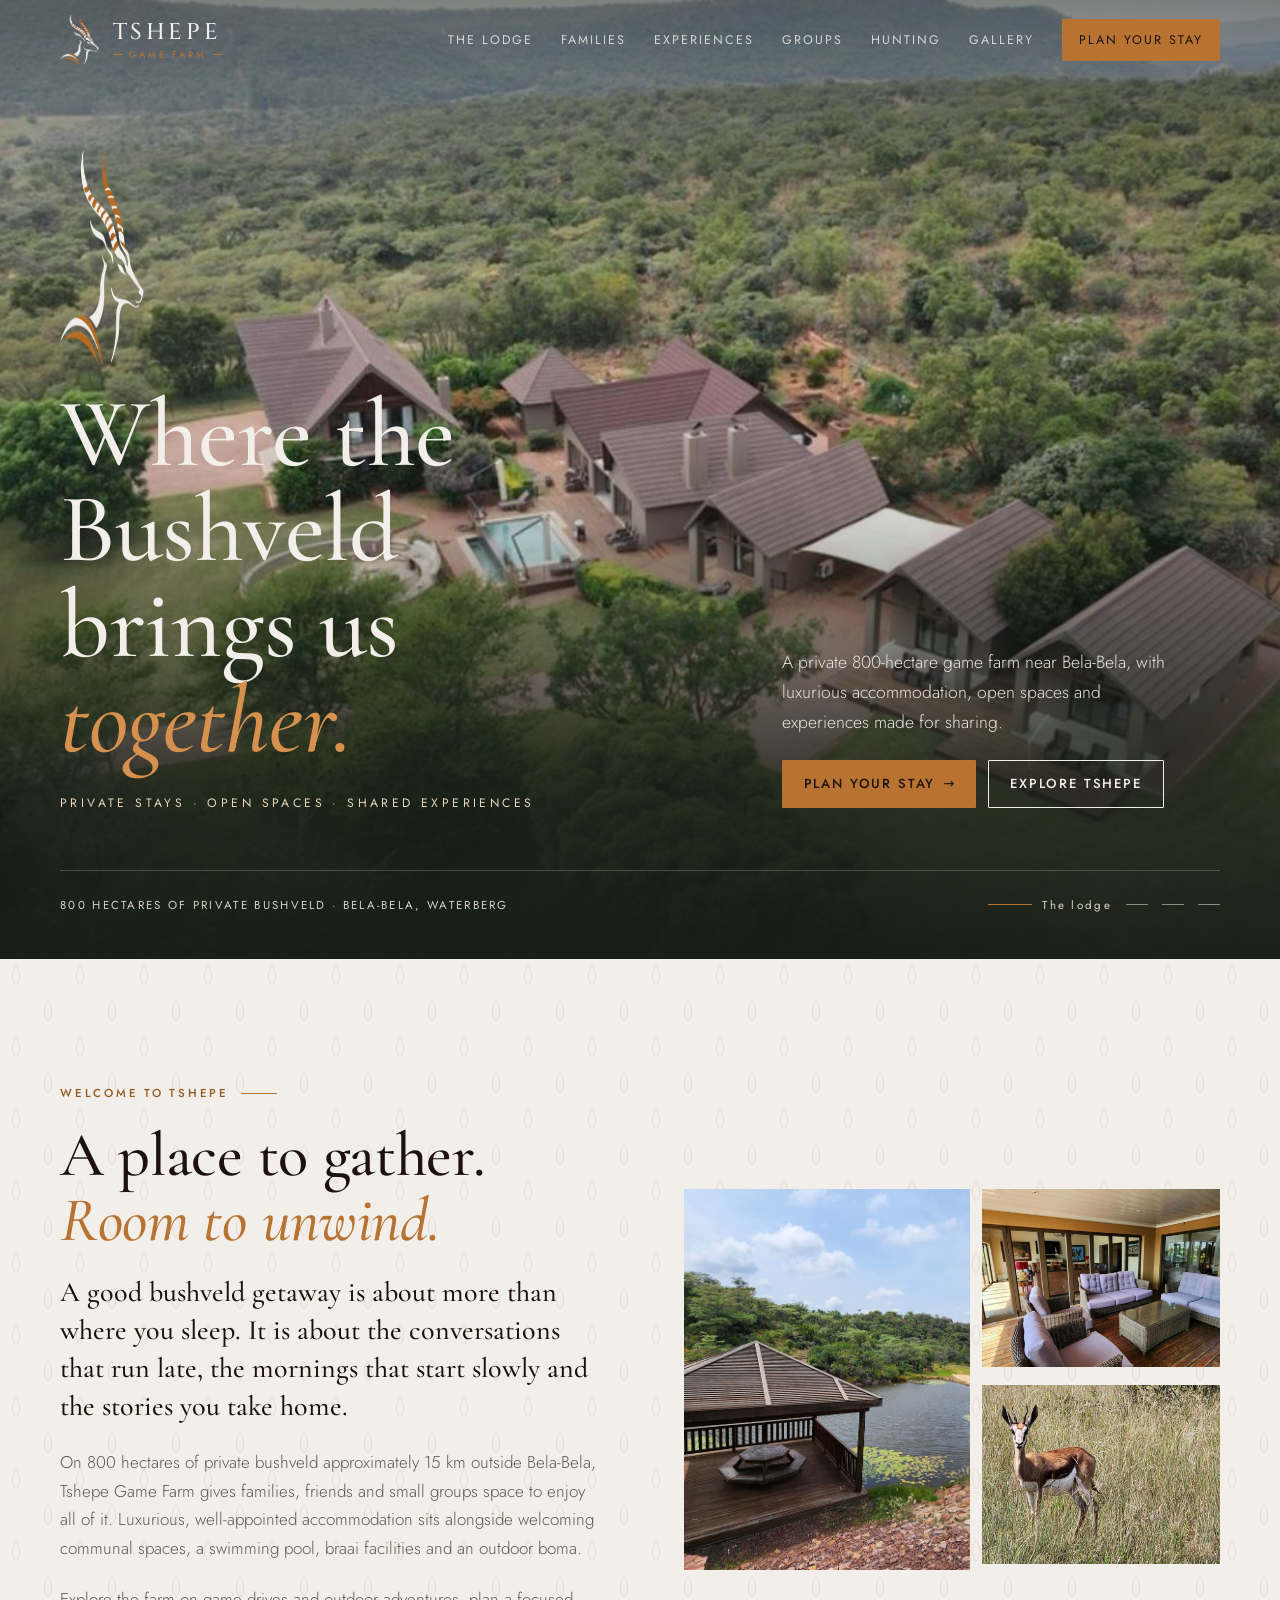
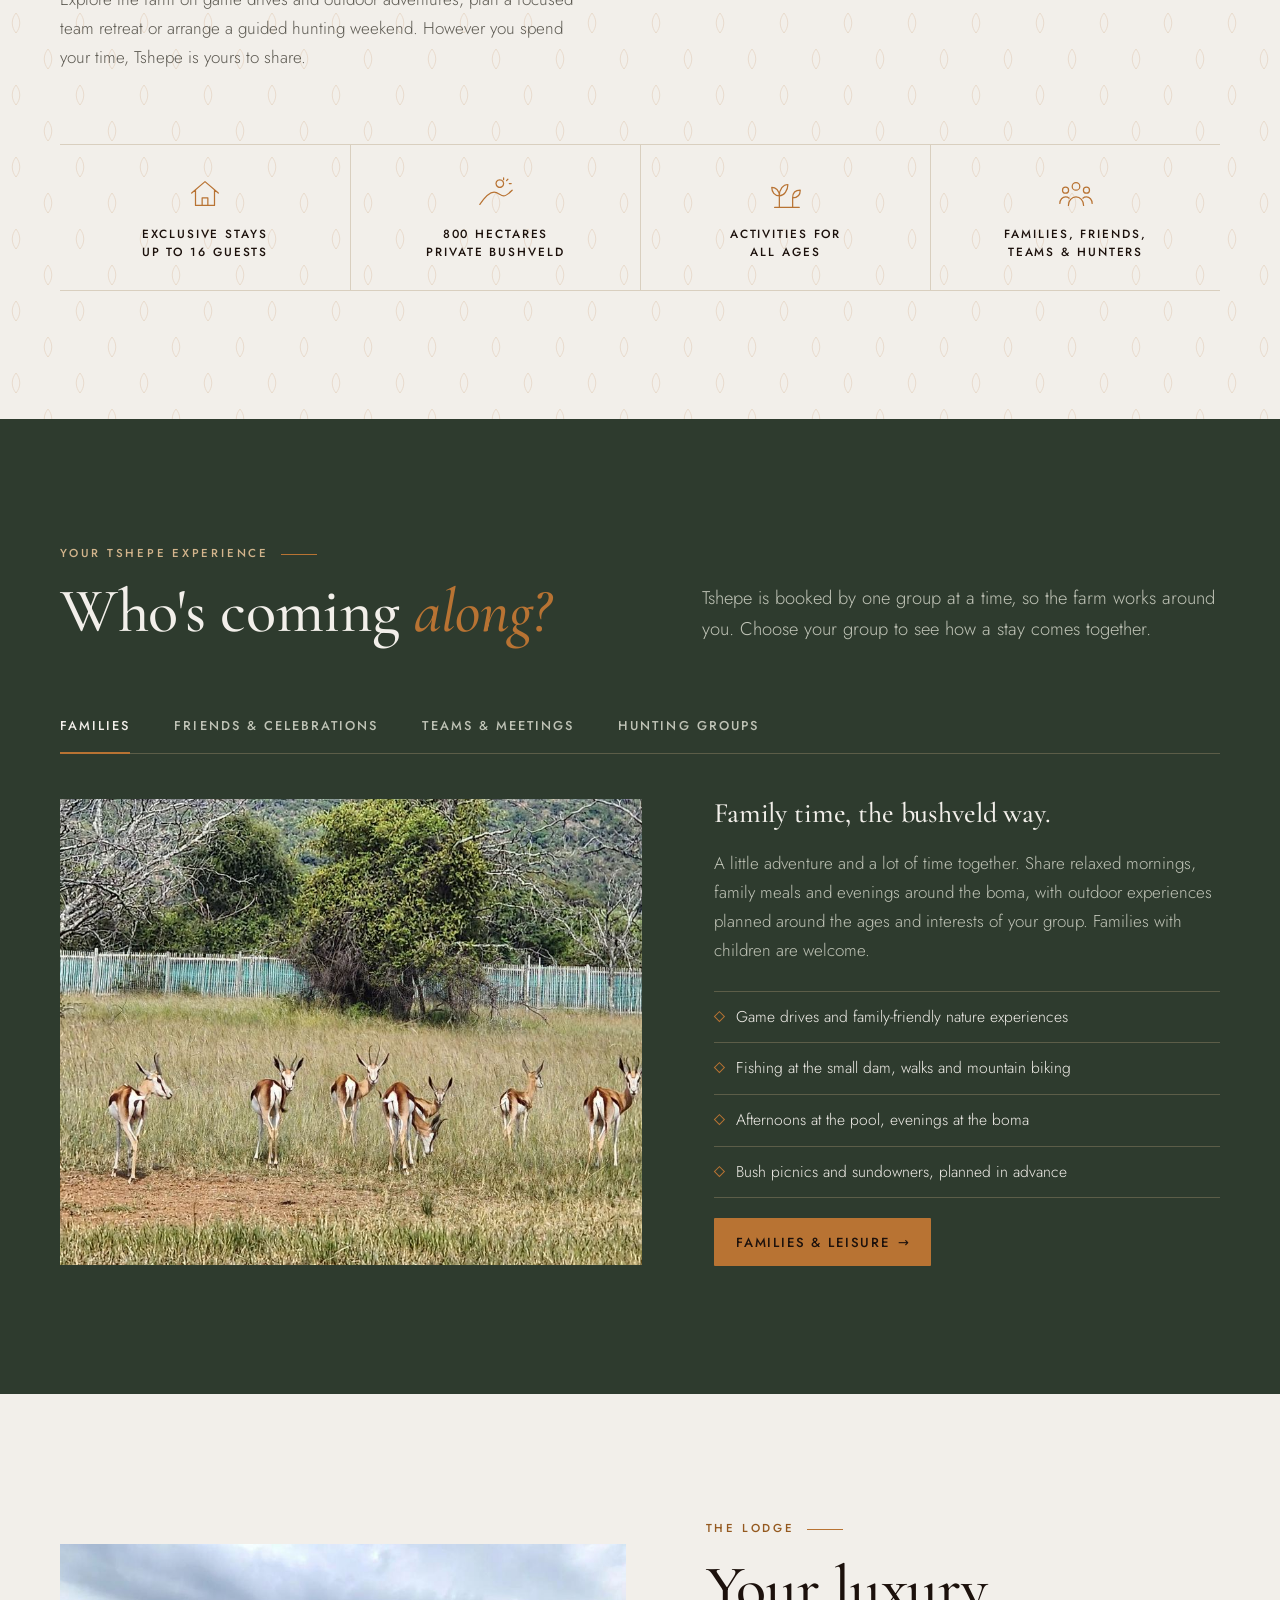
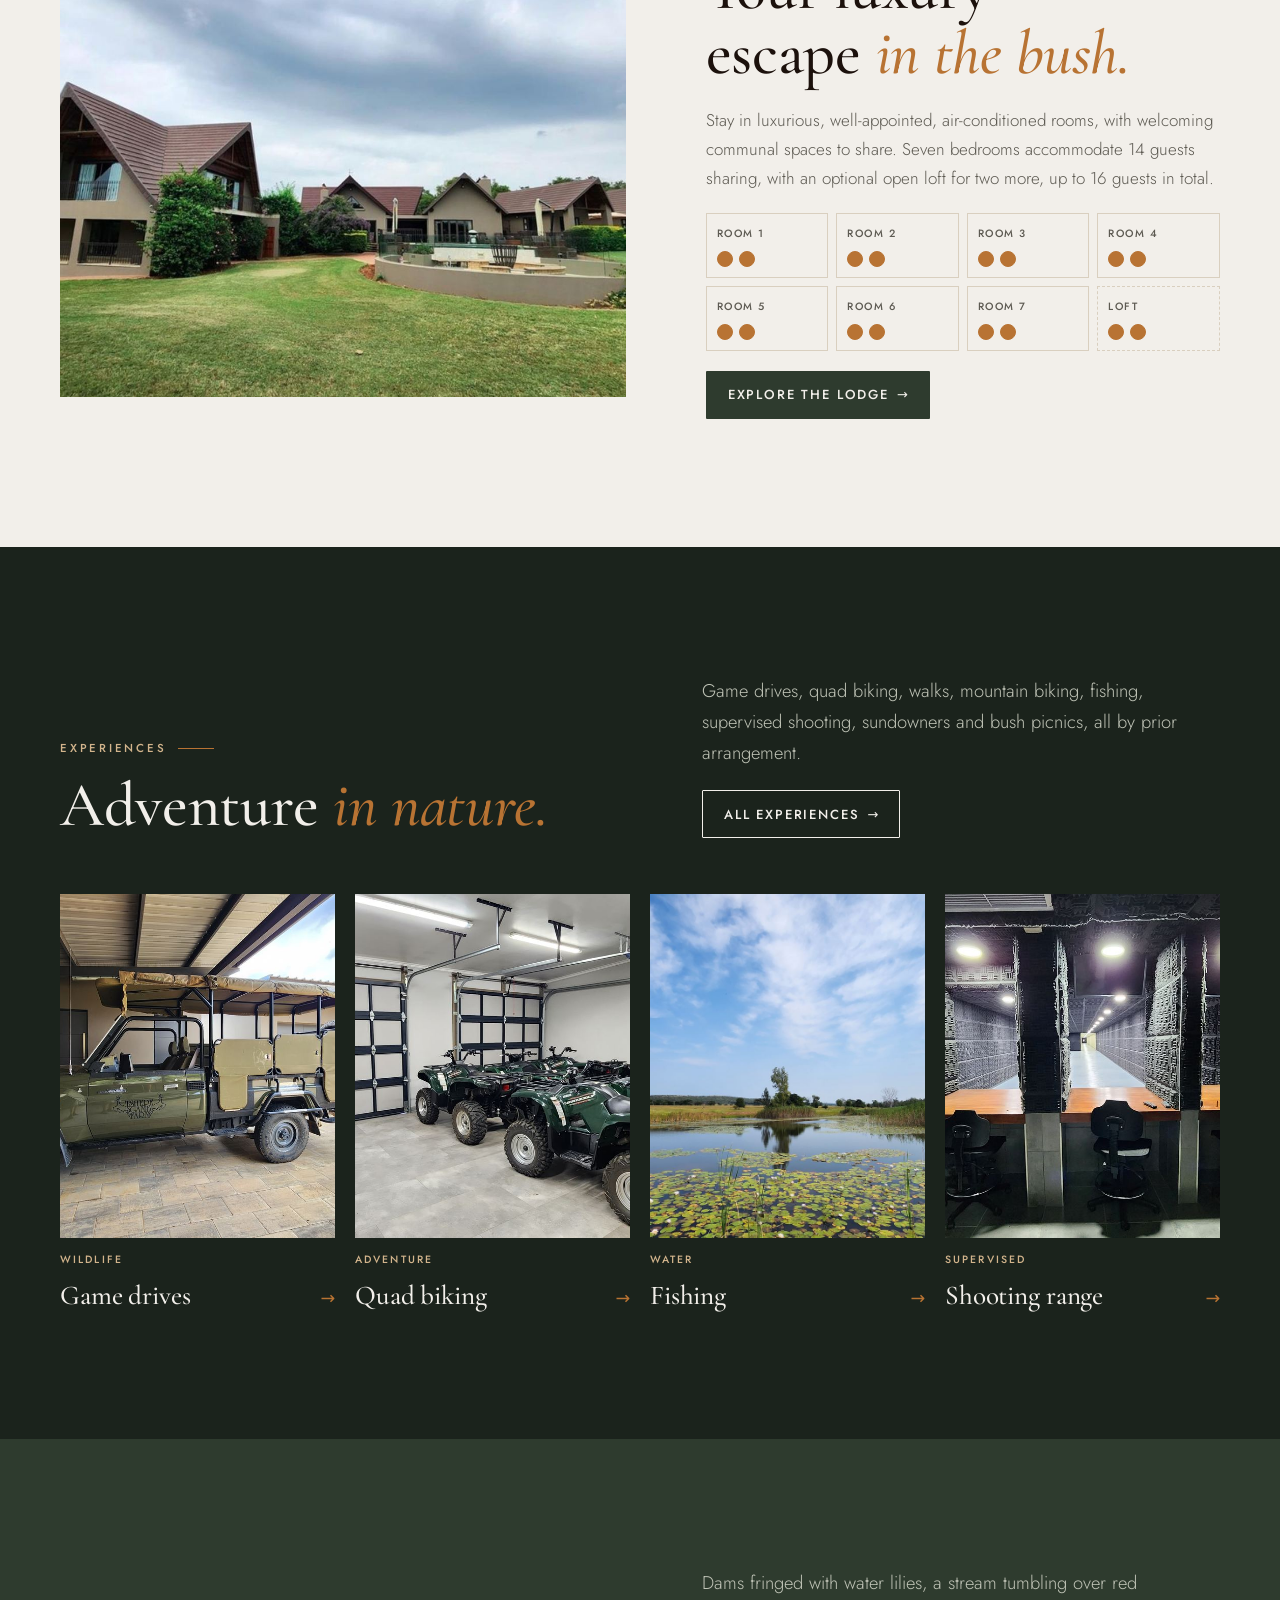
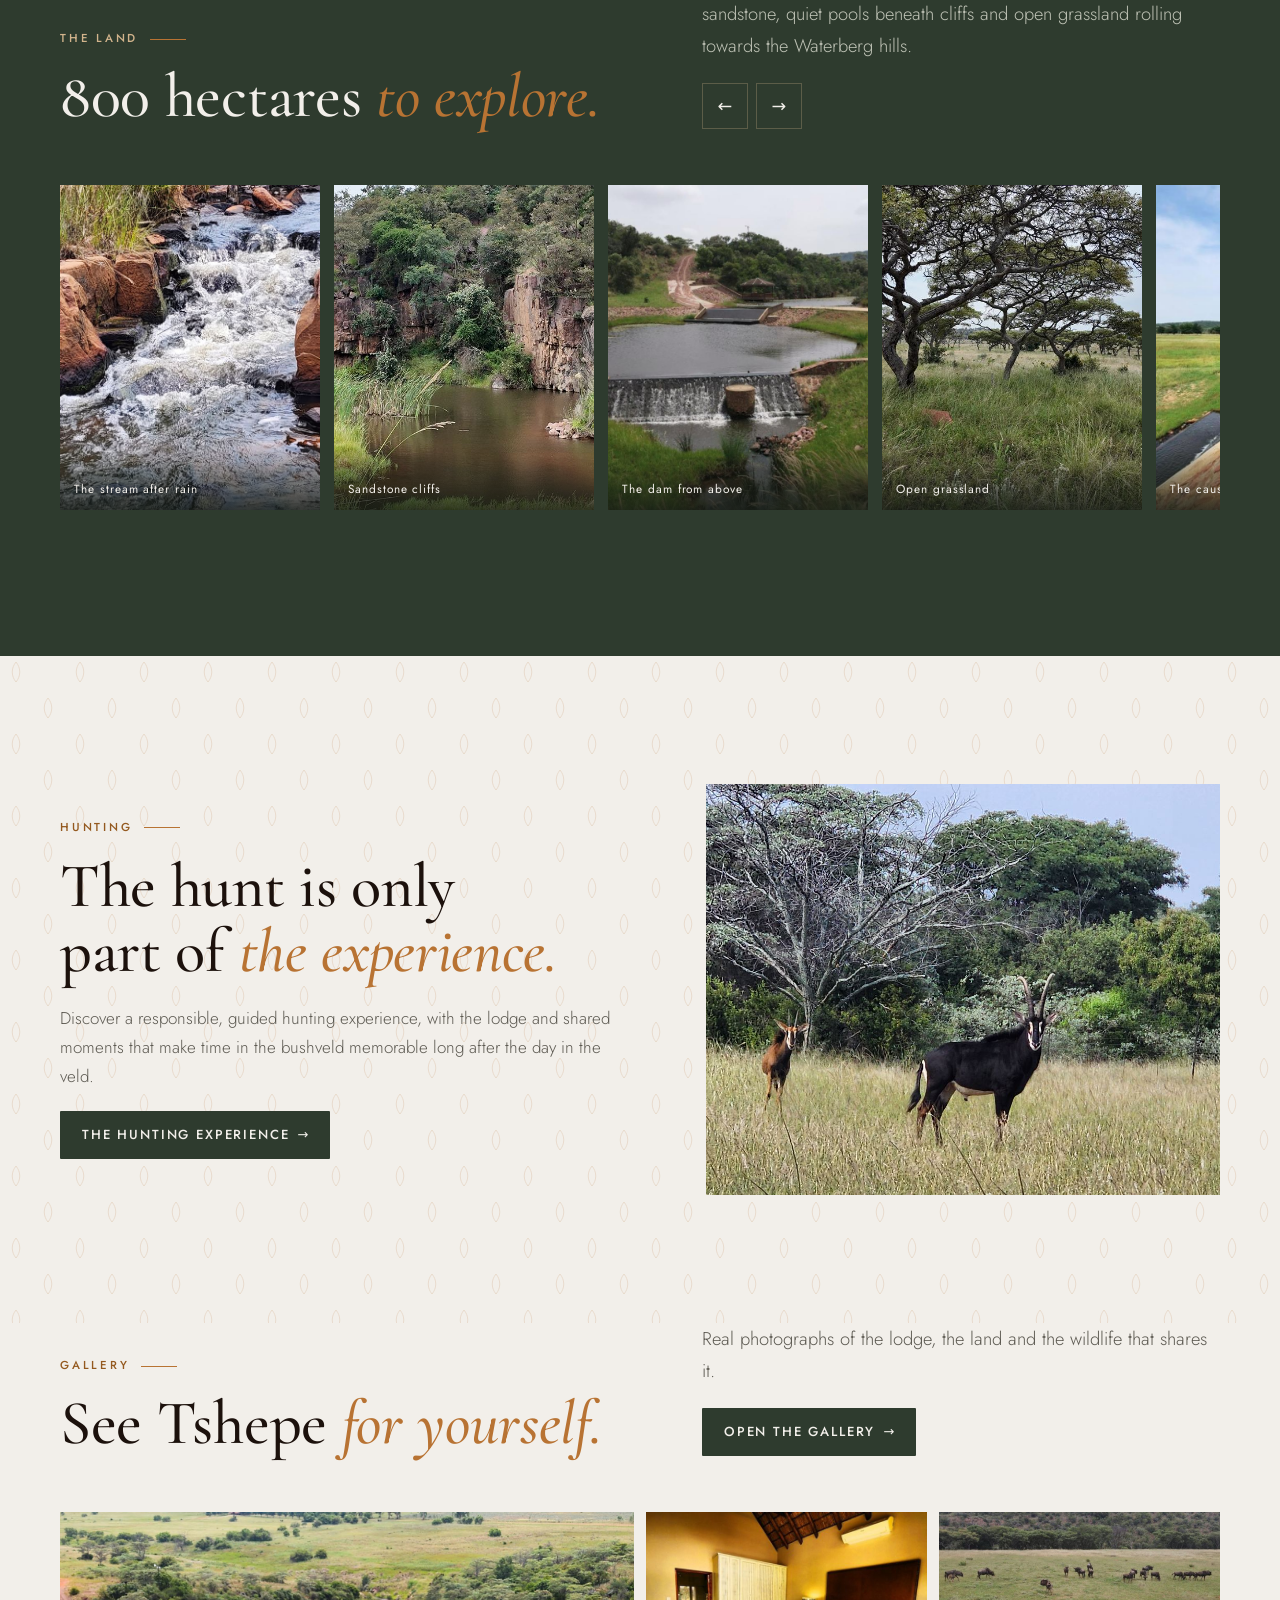
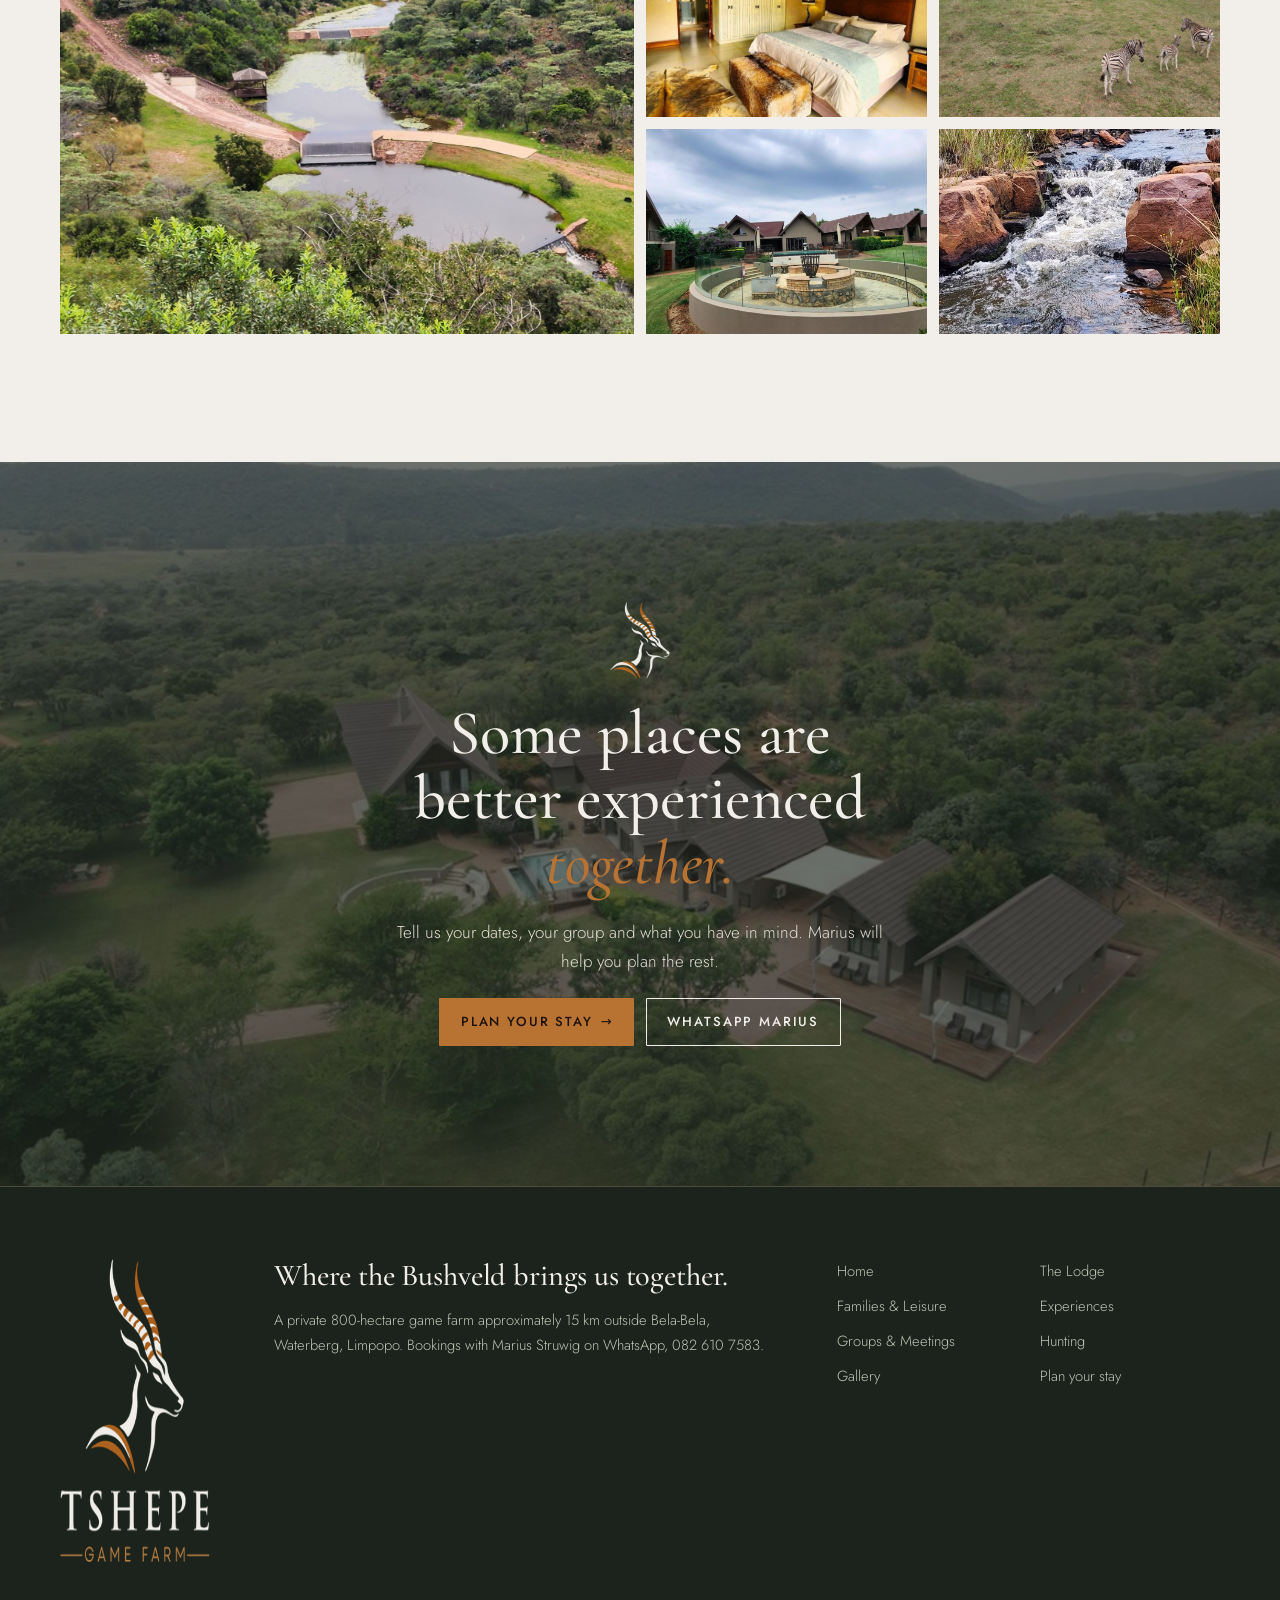
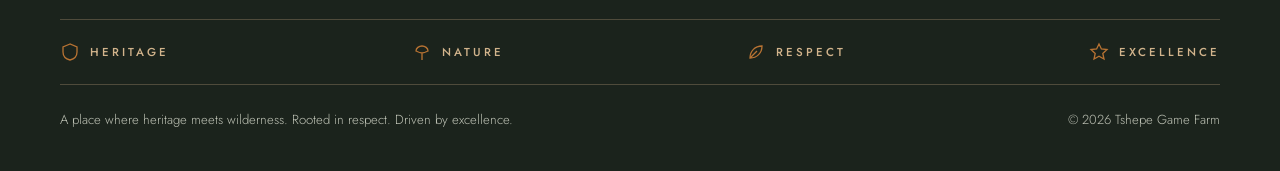
==== index.html @ 6b998933 "Add files via upload" ====
<!doctype html>
<html lang="en">
<head>
<meta charset="utf-8">
<meta name="viewport" content="width=device-width, initial-scale=1, viewport-fit=cover">
<title>Tshepe Game Farm</title>
<meta name="description" content="Tshepe Game Farm: a private 800-hectare Waterberg game farm 15 km outside Bela-Bela, with luxurious accommodation for up to 16 guests, outdoor experiences and guided hunting by prior arrangement.">
<link rel="preconnect" href="https://fonts.googleapis.com">
<link rel="preconnect" href="https://fonts.gstatic.com" crossorigin>
<link rel="stylesheet" href="https://fonts.googleapis.com/css2?family=Cinzel:wght@400;500;600&family=Cormorant+Garamond:ital,wght@0,500;0,600;1,500;1,600&family=Jost:wght@300;400;500&display=swap">
<link rel="stylesheet" href="assets/site.css">
<link rel="icon" type="image/png" href="img/emblem-dark.png">
</head>
<body>
<header class="site-head" id="head">
  <div class="wrap head-row">
    <a class="brand" href="index.html" aria-label="Tshepe Game Farm home"><img src="img/emblem-dark.png" alt="" width="166" height="215"><span><b>TSHEPE</b><small>Game Farm</small></span></a>
    <nav class="nav" aria-label="Main">
      <a href="lodge.html">The Lodge</a>
      <a href="families.html">Families</a>
      <a href="experiences.html">Experiences</a>
      <a href="groups.html">Groups</a>
      <a href="hunting.html">Hunting</a>
      <a href="gallery.html">Gallery</a>
      <a class="btn btn-copper" href="plan.html">Plan your stay</a>
    </nav>
    <button class="menu-btn" id="menuBtn" aria-expanded="false" aria-controls="drawer"><i></i><span>MENU</span></button>
  </div>
  <div class="drawer" id="drawer" hidden><div class="wrap"><a href="index.html" aria-current="page">Home</a><a href="lodge.html">The Lodge</a><a href="families.html">Families</a><a href="experiences.html">Experiences</a><a href="groups.html">Groups</a><a href="hunting.html">Hunting</a><a href="gallery.html">Gallery</a><a href="plan.html">Plan your stay</a></div></div>
</header>
<main id="top">
<section class="hero" aria-label="Welcome">
    <div class="slides" id="slides">
      <div class="slide on" data-label="The lodge"><img src="img/hero-aerial.jpg" alt="Aerial view of the Tshepe lodge, pool and chalets in the bushveld, with Waterberg hills behind" width="1433" height="802" fetchpriority="high"></div>
      <div class="slide" data-label="The dams"><img src="img/hero-dam.jpg" alt="Aerial view of a dam and farm roads winding through green bushveld" width="1920" height="1081"></div>
      <div class="slide" data-label="The river"><img src="img/hero-river.jpg" alt="Water rushing over red sandstone boulders in a stream on the farm" width="1920" height="1081"></div>
      <div class="slide" data-label="The gorge"><img src="img/hero-gorge.jpg" alt="A quiet pool beneath red sandstone cliffs and dense bush" width="1437" height="806"></div>
    </div>
    <div class="wrap">
      <div class="hero-grid">
        <div>
          <img class="emblem" src="img/emblem-dark.png" alt="" width="166" height="215">
          <h1>Where the Bushveld brings us <em>together.</em></h1>
          <p class="tagline">Private stays · Open spaces · Shared experiences</p>
        </div>
        <div class="hero-side">
          <p>A private 800-hectare game farm near Bela-Bela, with luxurious accommodation, open spaces and experiences made for sharing.</p>
          <div class="hero-actions">
            <a class="btn btn-copper arrow" href="plan.html">Plan your stay</a>
            <a class="btn btn-line" href="lodge.html">Explore Tshepe</a>
          </div>
        </div>
      </div>
      <div class="hero-foot">
        <span>800 hectares of private bushveld · Bela-Bela, Waterberg</span>
        <div class="dots" id="dots" aria-label="Choose a photo"></div>
      </div>
    </div>
  </section>
<section class="band light pattern" aria-labelledby="introH">
    <div class="wrap">
      <div class="intro">
        <div class="intro-copy">
          <span class="eyebrow">Welcome to Tshepe</span>
          <h2 id="introH">A place to gather. <em class="ac">Room to unwind.</em></h2>
          <p class="big">A good bushveld getaway is about more than where you sleep. It is about the conversations that run late, the mornings that start slowly and the stories you take home.</p>
          <p>On 800 hectares of private bushveld approximately 15 km outside Bela-Bela, Tshepe Game Farm gives families, friends and small groups space to enjoy all of it. Luxurious, well-appointed accommodation sits alongside welcoming communal spaces, a swimming pool, braai facilities and an outdoor boma.</p>
          <p>Explore the farm on game drives and outdoor adventures, plan a focused team retreat or arrange a guided hunting weekend. However you spend your time, Tshepe is yours to share.</p>
        </div>
        <div class="intro-media">
          <figure class="ph"><img src="img/gazebo.jpg" alt="Timber gazebo deck overlooking a dam surrounded by green hills" width="1400" height="788" loading="lazy" style="object-position:30% 50%"></figure>
          <figure class="ph"><img src="img/patio.jpg" alt="Covered patio with outdoor sofas looking out over the garden" width="1200" height="675" loading="lazy"></figure>
          <figure class="ph"><img src="img/springbok.jpg" alt="A springbok standing in tall grass" width="1000" height="563" loading="lazy"></figure>
        </div>
      </div>
      <div class="icons">
        <div><svg viewBox="0 0 40 40" aria-hidden="true"><path d="M6 19 20 7l14 12M10 16v16h20V16M17 32v-8h6v8"/></svg><strong>Exclusive stays<br>up to 16 guests</strong></div>
        <div><svg viewBox="0 0 40 40" aria-hidden="true"><path d="M3 31c6-9 10-13 15-13 4 0 7 4 10 4s5-2 9-6M28 9a4 4 0 1 0 0 .1M28 3v2M34 9h2M32.5 4.5l-1.4 1.4"/></svg><strong>800 hectares<br>private bushveld</strong></div>
        <div><svg viewBox="0 0 40 40" aria-hidden="true"><path d="M13 34V22M13 22c-5 0-8-4-8-9 4 0 8 3 8 9zM13 22c0-7 4-12 9-12 0 6-4 12-9 12M27 34V24M27 24c0-5 3-8 8-8 0 5-3 8-8 8zM8 34h26"/></svg><strong>Activities for<br>all ages</strong></div>
        <div><svg viewBox="0 0 40 40" aria-hidden="true"><circle cx="20" cy="12" r="4"/><circle cx="9" cy="16" r="3.2"/><circle cx="31" cy="16" r="3.2"/><path d="M12 32c0-5 3.6-9 8-9s8 4 8 9M3 30c0-4 2.7-7 6-7 1.5 0 2.8.5 3.8 1.4M37 30c0-4-2.7-7-6-7-1.5 0-2.8.5-3.8 1.4"/></svg><strong>Families, friends,<br>teams &amp; hunters</strong></div>
      </div>
    </div>
  </section>
<section class="band dark" aria-labelledby="audH">
  <div class="wrap">
    <div class="sec-head">
      <div><span class="eyebrow">Your Tshepe experience</span><h2 id="audH">Who's coming <em class="ac">along?</em></h2></div>
      <p class="lede">Tshepe is booked by one group at a time, so the farm works around you. Choose your group to see how a stay comes together.</p>
    </div>
    <div class="aud-tabs" role="tablist" aria-label="Type of group">
        <button role="tab" id="t-fam" aria-controls="p-fam" aria-selected="true" data-stay="Family &amp; leisure">Families</button>
        <button role="tab" id="t-fr" aria-controls="p-fr" aria-selected="false" tabindex="-1" data-stay="Celebration">Friends &amp; celebrations</button>
        <button role="tab" id="t-team" aria-controls="p-team" aria-selected="false" tabindex="-1" data-stay="Team retreat">Teams &amp; meetings</button>
        <button role="tab" id="t-hunt" aria-controls="p-hunt" aria-selected="false" tabindex="-1" data-stay="Hunting">Hunting groups</button>
      </div>
      <div class="aud-panel" role="tabpanel" id="p-fam" aria-labelledby="t-fam">
        <figure class="ph"><img src="img/springbok-herd.jpg" alt="A group of springbok crossing open grassland" width="1200" height="676" loading="lazy"></figure>
        <div class="aud-copy">
          <h3>Family time, the bushveld way.</h3>
          <p>A little adventure and a lot of time together. Share relaxed mornings, family meals and evenings around the boma, with outdoor experiences planned around the ages and interests of your group. Families with children are welcome.</p>
          <ul class="aud-list"><li>Game drives and family-friendly nature experiences</li><li>Fishing at the small dam, walks and mountain biking</li><li>Afternoons at the pool, evenings at the boma</li><li>Bush picnics and sundowners, planned in advance</li></ul>
          <a class="btn btn-copper arrow" href="families.html" style="align-self:flex-start">Families &amp; leisure</a>
        </div>
      </div>
      <div class="aud-panel" role="tabpanel" id="p-fr" aria-labelledby="t-fr" hidden>
        <figure class="ph"><img src="img/boma.jpg" alt="Sunken stone boma with a fire basket, set on the lawn in front of the lodge" width="1400" height="794" loading="lazy"></figure>
        <div class="aud-copy">
          <h3>Not just a venue. A weekend together.</h3>
          <p>Birthdays, anniversaries, reunions or simply your favourite people in one place. Share long meals and evenings around the fire, explore the farm by day and make the occasion your own in a private, intimate setting.</p>
          <ul class="aud-list"><li>The whole lodge for your group of up to 16</li><li>Indoor, gas and wood braais, plus a pizza oven</li><li>Quad biking, clay pigeon shooting and game drives</li><li>A cook on request, so the host gets to celebrate too</li></ul>
          <a class="btn btn-copper arrow" href="groups.html" style="align-self:flex-start">Groups &amp; celebrations</a>
        </div>
      </div>
      <div class="aud-panel" role="tabpanel" id="p-team" aria-labelledby="t-team" hidden>
        <figure class="ph"><img src="img/dining.jpg" alt="Long dining table beside a stone wall and pizza oven, with glass doors to the deck" width="800" height="450" loading="lazy"></figure>
        <div class="aud-copy">
          <h3>Beyond the boardroom.</h3>
          <p>Fresh surroundings, new perspectives, stronger connections. Bring a small team for strategy sessions and planning days, then step outside for shared experiences that build the kind of trust a boardroom can't.</p>
          <ul class="aud-list"><li>A meeting room for small team sessions</li><li>Spacious dining and lounge areas for working meals</li><li>Supervised shooting, game drives and quad biking</li><li>Private accommodation for 14, or 16 with the loft</li></ul>
          <a class="btn btn-copper arrow" href="groups.html" style="align-self:flex-start">Groups &amp; meetings</a>
        </div>
      </div>
      <div class="aud-panel" role="tabpanel" id="p-hunt" aria-labelledby="t-hunt" hidden>
        <figure class="ph"><img src="img/sable.jpg" alt="Sable antelope standing in grassland at the edge of the bush" width="1400" height="788" loading="lazy"></figure>
        <div class="aud-copy">
          <h3>The hunt is only part of the experience.</h3>
          <p>Responsible, PH-guided hunting on 800 hectares of private bushveld, with a comfortable lodge to come back to. Ideal for first-time hunters, local groups and corporate outings, and for families who want non-hunters to enjoy the farm too.</p>
          <ul class="aud-list"><li>Indoor shooting range and firearm safety guidance</li><li>Hunting quad bikes and a game vehicle</li><li>Bow hunting and European wild boar, by arrangement</li><li>Butchery and slaughter room for meat processing</li></ul>
          <a class="btn btn-copper arrow" href="hunting.html" style="align-self:flex-start">The hunting experience</a>
        </div>
      </div>
    
  </div>
</section>
<section class="band light" aria-labelledby="stayH">
  <div class="wrap split">
    <figure class="ph"><img src="img/lodge-front.jpg" alt="The lodge gables and chalets across a wide lawn" loading="lazy"></figure>
    <div class="copy">
      <span class="eyebrow">The Lodge</span>
      <h2 id="stayH">Your luxury escape <em class="ac">in the bush.</em></h2>
      <p>Stay in luxurious, well-appointed, air-conditioned rooms, with welcoming communal spaces to share. Seven bedrooms accommodate 14 guests sharing, with an optional open loft for two more, up to 16 guests in total.</p>
      <div class="rooms" data-bedmap="16" style="grid-template-columns:repeat(4,minmax(0,1fr))"></div>
      <a class="btn btn-green arrow" href="lodge.html" style="align-self:flex-start">Explore the lodge</a>
    </div>
  </div>
</section>
<section class="band dark deep" aria-labelledby="expH">
  <div class="wrap">
    <div class="sec-head">
      <div><span class="eyebrow">Experiences</span><h2 id="expH">Adventure <em class="ac">in nature.</em></h2></div>
      <div style="gap:22px"><p class="lede">Game drives, quad biking, walks, mountain biking, fishing, supervised shooting, sundowners and bush picnics, all by prior arrangement.</p>
      <a class="btn btn-line arrow" href="experiences.html" style="align-self:flex-start">All experiences</a></div>
    </div>
    <div class="cards four">
      <a class="card" href="experiences.html"><figure class="ph"><img src="img/game-vehicle.jpg" alt="Open game vehicle" loading="lazy"></figure><span class="k">Wildlife</span><h3>Game drives</h3></a>
      <a class="card" href="experiences.html"><figure class="ph"><img src="img/quads.jpg" alt="Quad bikes" loading="lazy"></figure><span class="k">Adventure</span><h3>Quad biking</h3></a>
      <a class="card" href="experiences.html"><figure class="ph"><img src="img/lily-dam.jpg" alt="Dam with water lilies" loading="lazy"></figure><span class="k">Water</span><h3>Fishing</h3></a>
      <a class="card" href="experiences.html"><figure class="ph"><img src="img/range.jpg" alt="Indoor shooting range" loading="lazy"></figure><span class="k">Supervised</span><h3>Shooting range</h3></a>
    </div>
  </div>
</section>
<section class="band dark" aria-labelledby="landH">
  <div class="wrap">
    <div data-rail>
  <div class="sec-head">
    <div><span class="eyebrow">The Land</span><h2>800 hectares <em class="ac">to explore.</em></h2></div>
    <div style="gap:22px"><p class="lede">Dams fringed with water lilies, a stream tumbling over red sandstone, quiet pools beneath cliffs and open grassland rolling towards the Waterberg hills.</p>
    <div class="rail-ctrl"><button type="button" data-prev aria-label="Previous photos">←</button><button type="button" data-next aria-label="Next photos">→</button></div></div>
  </div>
  <div class="land-rail" tabindex="0" aria-label="Photos of the farm landscape">
        <figure class="ph"><img src="img/cascade.jpg" alt="Water cascading over red boulders" width="1200" height="676" loading="lazy" style="object-position:40% 50%"><figcaption>The stream after rain</figcaption></figure>
        <figure class="ph"><img src="img/cliffs.jpg" alt="Pool beneath red sandstone cliffs" width="1000" height="563" loading="lazy"><figcaption>Sandstone cliffs</figcaption></figure>
        <figure class="ph"><img src="img/aerial-weir.jpg" alt="Aerial view of a dam with a stepped weir" width="1400" height="781" loading="lazy" style="object-position:55% 50%"><figcaption>The dam from above</figcaption></figure>
        <figure class="ph"><img src="img/acacia.jpg" alt="Spreading acacia tree in grassland" width="1000" height="563" loading="lazy"><figcaption>Open grassland</figcaption></figure>
        <figure class="ph"><img src="img/causeway.jpg" alt="Causeway crossing beside a dam" width="1200" height="672" loading="lazy"><figcaption>The causeway</figcaption></figure>
        <figure class="ph"><img src="img/river.jpg" alt="Calm river reflecting trees and sky" width="1200" height="674" loading="lazy"><figcaption>Still water</figcaption></figure>
        <figure class="ph"><img src="img/hills.jpg" alt="Grassland with bush-covered hills" width="1400" height="788" loading="lazy"><figcaption>Towards the hills</figcaption></figure>
        <figure class="ph"><img src="img/weir.jpg" alt="Small weir below a rocky ridge" width="1200" height="676" loading="lazy"><figcaption>The weir</figcaption></figure>
      </div>
</div>
  </div>
</section>
<section class="band light pattern" aria-labelledby="huntTeaserH">
  <div class="wrap split rev">
    <figure class="ph"><img src="img/sable.jpg" alt="Sable antelope in the bushveld" loading="lazy"></figure>
    <div class="copy">
      <span class="eyebrow">Hunting</span>
      <h2 id="huntTeaserH">The hunt is only part of <em class="ac">the experience.</em></h2>
      <p>Discover a responsible, guided hunting experience, with the lodge and shared moments that make time in the bushveld memorable long after the day in the veld.</p>
      <a class="btn btn-green arrow" href="hunting.html" style="align-self:flex-start">The hunting experience</a>
    </div>
  </div>
</section>
<section class="band light" aria-labelledby="galTeaserH" style="padding-top:0">
  <div class="wrap">
    <div class="sec-head">
      <div><span class="eyebrow">Gallery</span><h2 id="galTeaserH">See Tshepe <em class="ac">for yourself.</em></h2></div>
      <div style="gap:22px"><p class="lede">Real photographs of the lodge, the land and the wildlife that shares it.</p><a class="btn btn-green arrow" href="gallery.html" style="align-self:flex-start">Open the gallery</a></div>
    </div>
    <div class="gal-teaser">
      <figure class="ph"><img src="img/hero-dam.jpg" alt="Aerial view of a dam and farm roads" loading="lazy"></figure>
      <figure class="ph"><img src="img/bed-2.jpg" alt="A double bedroom" loading="lazy"></figure>
      <figure class="ph"><img src="img/zebra.jpg" alt="Zebra and foal" loading="lazy"></figure>
      <figure class="ph"><img src="img/boma.jpg" alt="The stone boma" loading="lazy"></figure>
      <figure class="ph"><img src="img/cascade.jpg" alt="Stream over sandstone" loading="lazy"></figure>
    </div>
  </div>
</section>
<section class="cta-band" aria-label="Plan your stay">
  <img src="img/hero-aerial.jpg" alt="" loading="lazy">
  <div class="wrap">
    <img src="img/emblem-dark.png" alt="" width="60" style="width:60px">
    <h2>Some places are better experienced <em class="ac">together.</em></h2>
    <p>Tell us your dates, your group and what you have in mind. Marius will help you plan the rest.</p>
    <div class="hero-actions">
      <a class="btn btn-copper arrow" href="plan.html">Plan your stay</a>
      <a class="btn btn-line" href="https://wa.me/27826107583" target="_blank" rel="noopener">WhatsApp Marius</a>
    </div>
  </div>
</section>
</main>
<footer>
  <div class="wrap">
    <div class="foot">
      <img class="logo" src="img/logo-dark.png" alt="Tshepe Game Farm" width="251" height="304" loading="lazy">
      <div>
        <h4>Where the Bushveld brings us together.</h4>
        <p>A private 800-hectare game farm approximately 15 km outside Bela-Bela, Waterberg, Limpopo. Bookings with Marius Struwig on WhatsApp, 082 610 7583.</p>
      </div>
      <nav aria-label="Footer"><a href="index.html">Home</a><a href="lodge.html">The Lodge</a><a href="families.html">Families &amp; Leisure</a><a href="experiences.html">Experiences</a><a href="groups.html">Groups &amp; Meetings</a><a href="hunting.html">Hunting</a><a href="gallery.html">Gallery</a><a href="plan.html">Plan your stay</a></nav>
    </div>
    <div class="values">
      <span><svg viewBox="0 0 20 20" aria-hidden="true"><path d="M10 2 3 5v5c0 4 3 7 7 8 4-1 7-4 7-8V5z"/></svg>Heritage</span>
      <span><svg viewBox="0 0 20 20" aria-hidden="true"><path d="M10 18v-7M4 9c0-3 3-5 6-5s6 2 6 5c-2 1-4 2-6 2S6 10 4 9z"/></svg>Nature</span>
      <span><svg viewBox="0 0 20 20" aria-hidden="true"><path d="M4 16c0-7 5-12 12-12 0 7-5 12-12 12zM4 16l7-7"/></svg>Respect</span>
      <span><svg viewBox="0 0 20 20" aria-hidden="true"><path d="m10 2 2.4 5 5.6.6-4.2 3.8 1.2 5.6L10 14.2 5 17l1.2-5.6L2 7.6 7.6 7z"/></svg>Excellence</span>
    </div>
    <div class="legal"><span>A place where heritage meets wilderness. Rooted in respect. Driven by excellence.</span><span>© 2026 Tshepe Game Farm</span></div>
  </div>
</footer>
<div class="mbar" id="mbar">
  <a class="btn btn-line" href="https://wa.me/27826107583" target="_blank" rel="noopener" style="color:var(--cream)">WhatsApp</a>
  <a class="btn btn-copper" href="plan.html">Plan your stay</a>
</div>

<script src="assets/site.js"></script>
</body>
</html>
---- assets/site.css ----
/* Layout: follows the Tshepe CI and brochures. Dark bushveld-green bands alternate with natural cream panels, thin copper rules, Trajan-style wordmark,
   classical serif headlines with a copper italic accent word, light geometric body. Real farm photography carries every section. */
:root{
  --charcoal:#1a1a1a; --green:#2e3b2e; --green-deep:#232d24; --green-ink:#1b231c; --copper:#b87333; --copper-ink:#94591f;
  --tan:#d2b48c; --cream:#f2efea; --cream-2:#e9e3d8; --brown:#1c110c;
  --on-dark:#f2efea; --on-dark-muted:#bfc3b6; --on-light:#1c110c; --on-light-muted:#5d5a52;
  --rule-dark:rgba(210,180,140,.28); --rule-light:#d9cfbf;
  --f-brand:"Cinzel","Trajan Pro",Georgia,serif;
  --f-head:"Cormorant Garamond","Cormorant",Garamond,Georgia,serif;
  --f-body:"Jost","Garet","Futura","Century Gothic",system-ui,sans-serif;
  --wrap:1240px; --ease:cubic-bezier(.2,.7,.2,1);
  color-scheme:dark;
}
*{box-sizing:border-box}
[hidden]{display:none!important}
html{scroll-behavior:smooth;scroll-padding-top:84px}
body{background:var(--green-ink);color:var(--on-dark);font:300 1.0625rem/1.7 var(--f-body);-webkit-font-smoothing:antialiased}
body::before{content:"";position:fixed;inset:0 0 auto;height:env(safe-area-inset-top,0px);z-index:80;background:var(--green-ink)}
img{display:block;max-width:100%}
.wrap{max-width:var(--wrap);margin:0 auto;padding-left:max(18px,env(safe-area-inset-left,0px));padding-right:max(18px,env(safe-area-inset-right,0px))}
@media (min-width:760px){.wrap{padding-left:max(40px,env(safe-area-inset-left,0px));padding-right:max(40px,env(safe-area-inset-right,0px))}}
h1,h2,h3,h4{font-family:var(--f-head);font-weight:500;line-height:1.04;margin:0;text-wrap:balance;letter-spacing:-.005em}
h2{font-size:clamp(2.3rem,5vw,3.9rem)}
h3{font-size:clamp(1.5rem,2.2vw,1.9rem);line-height:1.1}
em.ac{font-style:italic;color:var(--accent,var(--copper))}
p{margin:0}
a{color:inherit}
:focus-visible{outline:2px solid var(--copper);outline-offset:3px}
@media (prefers-reduced-motion:reduce){html{scroll-behavior:auto}*,*::before,*::after{animation:none!important;transition:none!important}}

/* bands */
.dark{background:var(--green);color:var(--on-dark);--muted:var(--on-dark-muted);--rule:var(--rule-dark);--accent:var(--copper);--label:var(--tan);color-scheme:dark}
.deep{background:var(--green-ink)}
.light{background:var(--cream);color:var(--on-light);--muted:var(--on-light-muted);--rule:var(--rule-light);--accent:var(--copper);--label:var(--copper-ink);color-scheme:light}
.band{padding-block:clamp(72px,10vw,128px)}
.pattern{background-image:url("data:image/svg+xml,%3Csvg xmlns='http://www.w3.org/2000/svg' width='64' height='72' viewBox='0 0 64 72'%3E%3Cg fill='none' stroke='%23b87333' stroke-opacity='.16' stroke-width='1'%3E%3Cpath d='M16 6c5 6 5 14 0 20c-5-6-5-14 0-20z'/%3E%3Cpath d='M48 42c5 6 5 14 0 20c-5-6-5-14 0-20z'/%3E%3C/g%3E%3C/svg%3E")}

.eyebrow{display:inline-flex;align-items:center;gap:12px;font:500 .72rem/1.2 var(--f-body);letter-spacing:.24em;text-transform:uppercase;color:var(--label)}
.eyebrow::after{content:"";width:36px;height:1px;background:var(--accent)}
.lede{font-size:1.15rem;color:var(--muted);max-width:58ch}
.muted{color:var(--muted)}
.tagline{font:400 .76rem/1.6 var(--f-body);letter-spacing:.28em;text-transform:uppercase;color:var(--label)}
.btn{display:inline-flex;align-items:center;justify-content:center;gap:.6em;min-height:48px;padding:.85em 1.6em;font:500 .82rem/1 var(--f-body);letter-spacing:.14em;text-transform:uppercase;text-decoration:none;border:1px solid transparent;border-radius:1px;cursor:pointer;transition:background .25s,color .25s,border-color .25s,transform .25s var(--ease)}
.btn svg{width:16px;height:16px}
.btn-copper{background:var(--copper);color:var(--brown)}
.btn-copper:hover{background:#c8834a}
.btn-green{background:var(--green);color:var(--cream)}
.btn-green:hover{background:var(--green-deep)}
.btn-line{border-color:currentColor;color:inherit;background:transparent}
.btn-line:hover{background:rgba(242,239,234,.1)}
.light .btn-line:hover{background:rgba(28,17,12,.06)}
.arrow::after{content:"→";font-family:var(--f-body);letter-spacing:0;transition:transform .25s var(--ease)}
.arrow:hover::after{transform:translateX(4px)}
.note{display:flex;gap:14px;align-items:flex-start;padding:16px 18px;border-top:1px solid var(--rule);border-bottom:1px solid var(--rule);font-size:.92rem;color:var(--muted)}
.note b{flex:none;font:500 .7rem/1.9 var(--f-body);letter-spacing:.18em;text-transform:uppercase;color:var(--label)}
@media (max-width:560px){.note{flex-direction:column;gap:2px}}
.sec-head{display:grid;grid-template-columns:minmax(0,1.1fr) minmax(0,1fr);gap:22px 72px;align-items:end;margin-bottom:56px}
.sec-head > div{display:flex;flex-direction:column;gap:18px}
@media (max-width:860px){.sec-head{grid-template-columns:1fr;margin-bottom:40px}}
.ph{position:relative;overflow:hidden;background:var(--green-deep);margin:0}
.ph img{width:100%;height:100%;object-fit:cover;transition:transform 1.2s var(--ease)}
.ph:hover img{transform:scale(1.035)}
.ph figcaption{position:absolute;left:0;right:0;bottom:0;padding:36px 14px 12px;background:linear-gradient(transparent,rgba(20,26,20,.82));color:var(--cream);font:400 .74rem/1.4 var(--f-body);letter-spacing:.08em}

/* header */
.site-head{position:fixed;top:env(safe-area-inset-top,0px);left:0;right:0;z-index:70;transition:background .35s,border-color .35s,backdrop-filter .35s;border-bottom:1px solid transparent}
.site-head.solid{background:rgba(27,35,28,.94);backdrop-filter:blur(12px);border-bottom-color:var(--rule-dark)}
.head-row{display:flex;align-items:center;justify-content:space-between;gap:20px;min-height:80px}
.brand{display:flex;align-items:center;gap:14px;text-decoration:none;color:var(--cream)}
.brand img{height:50px;width:auto}
.brand span{display:flex;flex-direction:column;line-height:1}
.brand b{font:500 1.42rem/1 var(--f-brand);letter-spacing:.16em}
.brand small{display:flex;align-items:center;gap:6px;font:400 .58rem/1 var(--f-body);letter-spacing:.32em;text-transform:uppercase;color:var(--copper);margin-top:7px}
.brand small::before,.brand small::after{content:"";width:10px;height:1px;background:var(--copper)}
.nav{display:flex;align-items:center;gap:28px}
.nav a{font:400 .78rem var(--f-body);letter-spacing:.16em;text-transform:uppercase;text-decoration:none;color:rgba(242,239,234,.82);position:relative;padding-block:6px}
.nav a:not(.btn)::after{content:"";position:absolute;left:0;right:100%;bottom:0;height:1px;background:var(--copper);transition:right .3s var(--ease)}
.nav a:not(.btn):hover{color:var(--cream)}
.nav a:not(.btn):hover::after,.nav a.on::after{right:0}
.nav .btn{min-height:42px;padding:.7em 1.3em;color:var(--brown)}
.menu-btn{display:none;align-items:center;gap:10px;background:none;border:1px solid rgba(242,239,234,.4);color:var(--cream);min-height:42px;padding:0 14px;font:500 .72rem var(--f-body);letter-spacing:.2em;cursor:pointer}
.menu-btn i{display:block;width:18px;height:1px;background:currentColor;box-shadow:0 5px 0 currentColor,0 -5px 0 currentColor}
.drawer{background:var(--green-ink);border-top:1px solid var(--rule-dark);padding-block:8px 24px}
.drawer a{display:flex;justify-content:space-between;padding:15px 0;border-bottom:1px solid var(--rule-dark);text-decoration:none;font:500 1.5rem var(--f-head)}
.drawer a::after{content:"→";font:300 1rem var(--f-body);color:var(--copper)}
@media (max-width:1100px){.nav{display:none}.menu-btn{display:inline-flex}.site-head{background:rgba(27,35,28,.94)}}

/* hero */
.hero{position:relative;min-height:max(600px,min(100svh,980px));display:flex;align-items:flex-end;overflow:hidden;background:var(--green-ink);color:var(--cream)}
.slides{position:absolute;inset:0}
.slide{position:absolute;inset:0;opacity:0;transition:opacity 1.6s ease}
.slide.on{opacity:1}
.slide img{width:100%;height:100%;object-fit:cover;transform:scale(1.08);transition:transform 9s linear}
.slide.on img{transform:scale(1)}
.hero::after{content:"";position:absolute;inset:0;background:linear-gradient(180deg,rgba(20,27,21,.55) 0%,rgba(20,27,21,0) 26%,rgba(20,27,21,.1) 50%,rgba(20,27,21,.82) 82%,rgba(20,27,21,.95) 100%);pointer-events:none}
.hero .wrap{position:relative;z-index:2;width:100%;padding-block:150px 40px}
.hero-grid{display:grid;grid-template-columns:minmax(0,1.5fr) minmax(0,1fr);gap:32px 64px;align-items:end}
.hero .emblem{width:84px;margin-bottom:22px}
.hero h1{font-size:clamp(3rem,7.6vw,6.4rem);line-height:.98;max-width:12ch}
.hero h1 em{font-style:italic;color:#d7914f}
.hero .tagline{margin-top:26px;color:#e7d6bc}
.hero-side{display:flex;flex-direction:column;gap:22px;padding-bottom:6px}
.hero-side p{font-size:1.1rem;color:#e6e2da;max-width:40ch}
.hero-actions{display:flex;flex-wrap:wrap;gap:12px}
.hero-foot{position:relative;z-index:2;display:flex;flex-wrap:wrap;justify-content:space-between;align-items:center;gap:16px;margin-top:56px;padding-top:20px;border-top:1px solid rgba(242,239,234,.22);font:400 .72rem/1.4 var(--f-body);letter-spacing:.2em;text-transform:uppercase;color:#d8d2c6}
.dots{display:flex;gap:14px;align-items:center}
.dots button{display:flex;align-items:center;gap:10px;background:none;border:0;color:inherit;font:inherit;letter-spacing:inherit;cursor:pointer;padding:6px 0;opacity:.6}
.dots button::before{content:"";width:22px;height:1px;background:currentColor;transition:width .4s var(--ease),background .4s}
.dots button[aria-current="true"]{opacity:1}
.dots button[aria-current="true"]::before{width:44px;background:var(--copper)}
.dots .lbl{display:none}
.dots button[aria-current="true"] .lbl{display:inline}
@media (max-width:900px){.hero-grid{grid-template-columns:1fr}.hero .wrap{padding-top:120px}}
@media (max-width:560px){.dots .lbl{display:none!important}.hero .emblem{width:54px;margin-bottom:16px}.hero::after{background:linear-gradient(180deg,rgba(20,27,21,.55) 0%,rgba(20,27,21,.45) 30%,rgba(20,27,21,.85) 60%,rgba(20,27,21,.96) 100%)}}

/* intro */
.intro{display:grid;grid-template-columns:minmax(0,1fr) minmax(0,1fr);gap:56px 88px;align-items:center}
.intro-copy{display:flex;flex-direction:column;gap:22px}
.intro-copy p{color:var(--muted)}
.intro-copy p.big{font:500 clamp(1.4rem,2.2vw,1.75rem)/1.35 var(--f-head);color:var(--on-light)}
.intro-media{display:grid;grid-template-columns:1.2fr 1fr;grid-template-rows:auto auto;gap:12px}
.intro-media .ph:first-child{grid-row:span 2;aspect-ratio:3/4}
.intro-media .ph:not(:first-child){aspect-ratio:4/3}
.icons{display:grid;grid-template-columns:repeat(4,minmax(0,1fr));margin-top:72px;border-top:1px solid var(--rule);border-bottom:1px solid var(--rule)}
.icons div{display:flex;flex-direction:column;align-items:center;text-align:center;gap:12px;padding:30px 14px}
.icons div+div{border-left:1px solid var(--rule)}
.icons svg{width:38px;height:38px;fill:none;stroke:var(--copper);stroke-width:1.3;stroke-linecap:round;stroke-linejoin:round}
.icons strong{font:500 .74rem/1.5 var(--f-body);letter-spacing:.16em;text-transform:uppercase}
@media (max-width:900px){.intro{grid-template-columns:1fr}.icons{grid-template-columns:1fr 1fr}.icons div:nth-child(3){border-left:0}.icons div:nth-child(n+3){border-top:1px solid var(--rule)}}

/* audience switcher */
.aud-tabs{display:flex;flex-wrap:wrap;gap:0;border-bottom:1px solid var(--rule);margin-bottom:44px}
.aud-tabs button{background:none;border:0;color:var(--muted);font:500 .8rem var(--f-body);letter-spacing:.16em;text-transform:uppercase;padding:16px 22px 18px;cursor:pointer;position:relative}
.aud-tabs button:first-child{padding-left:0}
.aud-tabs button::after{content:"";position:absolute;left:22px;right:22px;bottom:-1px;height:2px;background:var(--copper);transform:scaleX(0);transition:transform .35s var(--ease)}
.aud-tabs button:first-child::after{left:0}
.aud-tabs button[aria-selected="true"]{color:var(--on-dark)}
.aud-tabs button[aria-selected="true"]::after{transform:scaleX(1)}
.aud-panel{display:grid;grid-template-columns:minmax(0,1.15fr) minmax(0,1fr);gap:40px 72px;align-items:center}
.aud-panel .ph{aspect-ratio:5/4}
.aud-copy{display:flex;flex-direction:column;gap:20px}
.aud-copy p{color:var(--muted)}
.aud-list{list-style:none;margin:6px 0 0;padding:0;border-top:1px solid var(--rule)}
.aud-list li{display:flex;gap:14px;align-items:baseline;padding:12px 0;border-bottom:1px solid var(--rule);font-size:.98rem}
.aud-list li::before{content:"";flex:none;width:6px;height:6px;border:1px solid var(--copper);transform:rotate(45deg) translateY(-2px)}
@media (max-width:900px){.aud-panel{grid-template-columns:1fr}.aud-tabs button{padding:14px 14px 16px}.aud-tabs button::after{left:14px;right:14px}}
@media (max-width:560px){.aud-tabs{flex-wrap:nowrap;overflow-x:auto;scrollbar-width:none}.aud-tabs button{white-space:nowrap}}

/* lodge */
.lodge-mosaic{display:grid;grid-template-columns:repeat(12,minmax(0,1fr));grid-auto-rows:clamp(110px,13vw,170px);gap:12px}
.m1{grid-column:1/8;grid-row:span 3}.m2{grid-column:8/13;grid-row:span 2}.m3{grid-column:8/13;grid-row:span 2}.m4{grid-column:1/5;grid-row:span 2}.m5{grid-column:5/8;grid-row:span 2}
@media (max-width:760px){.lodge-mosaic{grid-template-columns:1fr 1fr;grid-auto-rows:150px}.m1{grid-column:1/-1;grid-row:span 2}.m2,.m3,.m4,.m5{grid-column:span 1;grid-row:span 1}}
.lodge-detail{display:grid;grid-template-columns:minmax(0,1fr) minmax(0,1.1fr);gap:48px 80px;margin-top:72px;align-items:start}
@media (max-width:900px){.lodge-detail{grid-template-columns:1fr}}
.lodge-detail .copy{display:flex;flex-direction:column;gap:18px}
.lodge-detail .copy p{color:var(--muted)}
.beds{border:1px solid var(--rule);padding:26px;display:flex;flex-direction:column;gap:18px;background:rgba(255,255,255,.35)}
.beds-head{display:flex;justify-content:space-between;align-items:baseline;gap:12px;flex-wrap:wrap}
.beds-head strong{font:500 2.6rem/1 var(--f-head)}
.beds-head strong small{font:400 .9rem var(--f-body);color:var(--muted);margin-left:6px}
.rooms{display:grid;grid-template-columns:repeat(4,minmax(0,1fr));gap:8px}
.room{border:1px solid var(--rule);padding:12px 10px 10px;display:flex;flex-direction:column;gap:10px;background:var(--cream);font:500 .66rem var(--f-body);letter-spacing:.14em;text-transform:uppercase;color:var(--muted)}
.room.loft{border-style:dashed}
.room .pp{display:flex;gap:6px}
.room .pp i{width:16px;height:16px;border-radius:50%;border:1px solid var(--copper)}
.room .pp i.f{background:var(--copper)}
.beds .legend{font-size:.84rem;color:var(--muted)}
.amen{display:grid;grid-template-columns:1fr 1fr;gap:0 32px;margin-top:8px}
.amen div{padding:14px 0;border-bottom:1px solid var(--rule)}
.amen dt{font:500 .68rem var(--f-body);letter-spacing:.18em;text-transform:uppercase;color:var(--label)}
.amen dd{margin:4px 0 0;font-size:.95rem}
@media (max-width:520px){.amen{grid-template-columns:1fr}.rooms{grid-template-columns:repeat(2,minmax(0,1fr))}}

/* shared spaces */
.spaces-hero{position:relative;min-height:clamp(440px,64vw,720px);display:flex;align-items:flex-end;color:var(--cream);overflow:hidden}
.spaces-hero > img{position:absolute;inset:0;width:100%;height:100%;object-fit:cover}
.spaces-hero::after{content:"";position:absolute;inset:0;background:linear-gradient(90deg,rgba(20,27,21,.88) 0%,rgba(20,27,21,.55) 45%,rgba(20,27,21,0) 75%),linear-gradient(0deg,rgba(20,27,21,.6),transparent 40%)}
.spaces-hero .wrap{position:relative;z-index:1;width:100%;padding-block:80px}
.spaces-hero .box{max-width:520px;display:flex;flex-direction:column;gap:18px}
.spaces-hero p{color:#e2ddd3}
.spaces-strip{display:grid;grid-template-columns:repeat(5,minmax(0,1fr));gap:12px;margin-top:12px}
.spaces-strip .ph{aspect-ratio:4/5}
@media (max-width:860px){.spaces-strip{grid-template-columns:repeat(2,minmax(0,1fr))}.spaces-strip .ph:last-child{grid-column:1/-1;aspect-ratio:16/9}}

/* experiences */
.exp-grid{display:grid;grid-template-columns:repeat(3,minmax(0,1fr));gap:40px 28px}
.exp{display:flex;flex-direction:column;gap:14px}
.exp .ph{aspect-ratio:4/3}
.exp .ph.icon-only{display:flex;align-items:center;justify-content:center;background:var(--green)}
.exp .ph.icon-only svg{width:72px;height:72px;stroke:var(--tan);fill:none;stroke-width:1}
.exp h3{font-size:1.65rem}
.exp p{color:var(--muted);font-size:.97rem}
.exp .k{font:500 .66rem var(--f-body);letter-spacing:.2em;text-transform:uppercase;color:var(--label)}
@media (max-width:900px){.exp-grid{grid-template-columns:1fr 1fr}}
@media (max-width:560px){.exp-grid{grid-template-columns:1fr}}

/* land */
.land-rail{display:grid;grid-auto-flow:column;grid-auto-columns:minmax(260px,32%);gap:14px;overflow-x:auto;scroll-snap-type:x mandatory;padding-bottom:18px;scrollbar-color:var(--copper) transparent}
.land-rail .ph{scroll-snap-align:start;aspect-ratio:4/5}
@media (max-width:700px){.land-rail{grid-auto-columns:78%}}
.rail-ctrl{display:flex;gap:8px}
.rail-ctrl button{width:46px;height:46px;border:1px solid var(--rule);background:none;color:inherit;cursor:pointer;font:300 1.1rem var(--f-body)}
.rail-ctrl button:hover{border-color:var(--copper);color:var(--copper)}
.wild{display:grid;grid-template-columns:repeat(6,minmax(0,1fr));gap:12px;margin-top:64px}
.wild .ph{aspect-ratio:1}
.wild .ph:first-child{grid-column:span 2;grid-row:span 2;aspect-ratio:auto}
@media (max-width:860px){.wild{grid-template-columns:repeat(3,minmax(0,1fr))}.wild .ph:first-child{grid-column:1/-1;grid-row:auto;aspect-ratio:16/9}}
.wild-head{display:flex;flex-wrap:wrap;justify-content:space-between;align-items:end;gap:16px;margin-top:88px}

/* groups */
.groups{display:grid;grid-template-columns:minmax(0,1fr) minmax(0,1fr);gap:48px 80px;align-items:start}
@media (max-width:900px){.groups{grid-template-columns:1fr}}
.seg{list-style:none;margin:0;padding:0;border-top:1px solid var(--on-light)}
.seg li{display:grid;grid-template-columns:2.6rem minmax(0,1fr);gap:2px 16px;padding:20px 0;border-bottom:1px solid var(--rule)}
.seg svg{grid-row:span 2;width:34px;height:34px;stroke:var(--copper);fill:none;stroke-width:1.3;stroke-linecap:round;stroke-linejoin:round}
.seg b{font:500 1.35rem/1.2 var(--f-head)}
.seg span{color:var(--muted);font-size:.96rem}
.board{display:flex;flex-direction:column;gap:18px}
.board .ph{aspect-ratio:16/10}
.board-card{background:var(--green);color:var(--cream);padding:30px;display:flex;flex-direction:column;gap:14px;--label:var(--tan);--muted:var(--on-dark-muted)}
.board-card p{color:var(--on-dark-muted)}

/* hunting */
.hunt-open{display:grid;grid-template-columns:minmax(0,1.1fr) minmax(0,1fr);gap:40px 80px;align-items:end;margin-bottom:64px}
@media (max-width:900px){.hunt-open{grid-template-columns:1fr}}
.steps{list-style:none;margin:0;padding:0;display:grid;grid-template-columns:repeat(3,minmax(0,1fr));gap:28px;counter-reset:s}
.steps li{display:flex;flex-direction:column;gap:14px;counter-increment:s}
.steps .ph{aspect-ratio:4/3}
.steps .n{font:500 .7rem var(--f-body);letter-spacing:.22em;text-transform:uppercase;color:var(--tan)}
.steps .n::before{content:"0" counter(s) "  ·  "}
.steps p{color:var(--muted);font-size:.97rem}
@media (max-width:860px){.steps{grid-template-columns:1fr}}
.hunt-fac{display:grid;grid-template-columns:minmax(0,1fr) minmax(0,1fr);gap:48px 80px;margin-top:88px}
@media (max-width:900px){.hunt-fac{grid-template-columns:1fr}}
.fac-cards{display:grid;grid-template-columns:1fr 1fr;gap:12px}
.fac-cards .ph{aspect-ratio:4/3}
.ticks{list-style:none;margin:16px 0 0;padding:0;border-top:1px solid var(--rule)}
.ticks li{padding:13px 0 13px 24px;border-bottom:1px solid var(--rule);position:relative;font-size:.98rem}
.ticks li::before{content:"";position:absolute;left:2px;top:1.25em;width:6px;height:6px;border:1px solid var(--copper);transform:rotate(45deg)}
.ticks li span{color:var(--muted)}
.hunt-cta{margin-top:72px;display:flex;flex-wrap:wrap;align-items:center;justify-content:space-between;gap:20px;padding-top:36px;border-top:1px solid var(--rule)}
.hunt-cta p{font:500 clamp(1.5rem,2.6vw,2.1rem)/1.2 var(--f-head);max-width:30ch}

/* gallery */
.filters{display:flex;flex-wrap:wrap;gap:8px;margin-bottom:28px}
.filters button{background:none;border:1px solid var(--rule);color:var(--muted);font:500 .74rem var(--f-body);letter-spacing:.16em;text-transform:uppercase;padding:.75em 1.15em;cursor:pointer;border-radius:999px}
.filters button[aria-pressed="true"]{background:var(--green);border-color:var(--green);color:var(--cream)}
.gal{columns:3 280px;column-gap:12px}
.gal button{display:block;width:100%;margin:0 0 12px;padding:0;border:0;background:var(--cream-2);cursor:zoom-in;break-inside:avoid;position:relative;overflow:hidden}
.gal img{width:100%;height:auto;transition:transform 1s var(--ease)}
.gal button:hover img{transform:scale(1.04)}
.gal button span{position:absolute;left:0;right:0;bottom:0;padding:28px 12px 10px;background:linear-gradient(transparent,rgba(20,27,21,.75));color:var(--cream);font:400 .72rem var(--f-body);letter-spacing:.08em;text-align:left;opacity:0;transition:opacity .3s}
.gal button:hover span,.gal button:focus-visible span{opacity:1}
.lightbox{position:fixed;inset:0;z-index:100;background:rgba(14,18,14,.96);display:flex;flex-direction:column;padding:max(16px,env(safe-area-inset-top,0px)) max(16px,env(safe-area-inset-right,0px)) max(16px,env(safe-area-inset-bottom,0px)) max(16px,env(safe-area-inset-left,0px))}
.lb-top{display:flex;justify-content:space-between;align-items:center;gap:16px;color:var(--cream);font:400 .78rem var(--f-body);letter-spacing:.12em}
.lb-stage{flex:1;display:flex;align-items:center;justify-content:center;min-height:0;padding:16px 0}
.lb-stage img{max-width:100%;max-height:100%;object-fit:contain}
.lb-btn{background:none;border:1px solid rgba(242,239,234,.35);color:var(--cream);width:46px;height:46px;font:300 1.2rem var(--f-body);cursor:pointer}
.lb-nav{display:flex;justify-content:center;gap:10px}

/* planner */
.plan{display:grid;grid-template-columns:minmax(0,1fr) minmax(0,1.45fr);gap:48px 72px;align-items:start}
@media (max-width:980px){.plan{grid-template-columns:1fr}}
.plan-side{display:flex;flex-direction:column;gap:22px;position:sticky;top:110px}
@media (max-width:980px){.plan-side{position:static}}
.contact{border:1px solid var(--rule);padding:26px;display:flex;flex-direction:column;gap:16px;background:var(--green-deep)}
.contact dt{font:500 .68rem var(--f-body);letter-spacing:.18em;text-transform:uppercase;color:var(--tan)}
.contact dd{margin:4px 0 0}
.wa-num{display:flex;flex-wrap:wrap;align-items:center;gap:12px}
.wa-num span{font:500 2rem/1 var(--f-head);user-select:all}
.mini-btn{background:none;border:1px solid var(--rule);color:var(--cream);font:500 .66rem var(--f-body);letter-spacing:.18em;text-transform:uppercase;padding:.65em .9em;cursor:pointer}
.know{list-style:none;margin:0;padding:0;border-top:1px solid var(--rule)}
.know li{padding:12px 0;border-bottom:1px solid var(--rule);font-size:.92rem;color:var(--muted)}
.know li b{color:var(--on-dark);font-weight:400}
form.planner{display:flex;flex-direction:column;gap:30px;border:1px solid var(--rule);padding:clamp(20px,3vw,36px);background:rgba(20,27,21,.35)}
fieldset{border:0;margin:0;padding:0;min-width:0;display:flex;flex-direction:column;gap:12px}
legend,.lab{padding:0;font:500 .7rem var(--f-body);letter-spacing:.2em;text-transform:uppercase;color:var(--tan);margin-bottom:12px}
.lab{margin:0}
.step-tag{color:var(--copper);margin-right:8px}
.opts{display:flex;flex-wrap:wrap;gap:8px}
.opts input{position:absolute;opacity:0;width:1px;height:1px}
.opts label{border:1px solid var(--rule);padding:.65em 1.05em;font:400 .92rem var(--f-body);cursor:pointer;color:var(--cream);transition:background .2s,border-color .2s}
.opts label:hover{border-color:var(--tan)}
.opts input:checked+label{background:var(--copper);border-color:var(--copper);color:var(--brown)}
.opts input:focus-visible+label{outline:2px solid var(--copper);outline-offset:2px}
.guests{display:grid;grid-template-columns:auto minmax(0,1fr);gap:18px 28px;align-items:center}
.stepper{display:flex;align-items:center;border:1px solid var(--rule)}
.stepper button{width:48px;height:52px;background:none;border:0;color:var(--cream);font:300 1.4rem var(--f-body);cursor:pointer}
.stepper button:disabled{opacity:.3;cursor:default}
.stepper output{min-width:64px;text-align:center;font:500 2rem/1 var(--f-head)}
.guest-note{font-size:.9rem;color:var(--muted)}
.plan .rooms{grid-template-columns:repeat(8,minmax(0,1fr));gap:6px}
.plan .room{background:transparent;padding:9px 6px 8px;font-size:.58rem;align-items:center;gap:8px;color:var(--on-dark-muted)}
.plan .room .pp i{width:12px;height:12px}
@media (max-width:600px){.plan .rooms{grid-template-columns:repeat(4,minmax(0,1fr))}.guests{grid-template-columns:1fr}}
.fields{display:grid;grid-template-columns:1fr 1fr;gap:16px 18px}
.f{display:flex;flex-direction:column;gap:7px;min-width:0}
.f.full{grid-column:1/-1}
.f label{font:500 .68rem var(--f-body);letter-spacing:.18em;text-transform:uppercase;color:var(--on-dark-muted)}
.f label i{font-style:normal;text-transform:none;letter-spacing:0}
input[type=text],input[type=tel],input[type=email],input[type=date],select,textarea{font:400 1rem var(--f-body);color:var(--cream);background:var(--green-ink);border:1px solid var(--rule);border-radius:1px;padding:.8em .9em;width:100%;min-height:48px}
input:focus,select:focus,textarea:focus{outline:none;border-color:var(--copper);box-shadow:0 0 0 3px rgba(184,115,51,.25)}
textarea{min-height:110px;resize:vertical}
.check{display:flex;gap:10px;align-items:center;font-size:.95rem;cursor:pointer}
.check input{width:18px;height:18px;accent-color:var(--copper)}
@media (max-width:560px){.fields{grid-template-columns:1fr}}
.form-foot{display:flex;flex-wrap:wrap;align-items:center;gap:16px}
.status{font-size:.92rem;color:var(--on-dark-muted)}
.status.err{color:#f0a37c}
.result{border:1px solid var(--copper);padding:22px;display:flex;flex-direction:column;gap:14px;background:var(--green-ink)}
.result pre{margin:0;white-space:pre-wrap;font:400 .9rem/1.6 var(--f-body);color:var(--cream);max-height:280px;overflow:auto}

/* faq */
.faq-grid{display:grid;grid-template-columns:minmax(0,1fr) minmax(0,1.7fr);gap:32px 80px}
@media (max-width:900px){.faq-grid{grid-template-columns:1fr}}
.faq{border-top:1px solid var(--on-light)}
.faq details{border-bottom:1px solid var(--rule)}
.faq summary{list-style:none;cursor:pointer;display:flex;justify-content:space-between;align-items:center;gap:20px;padding:22px 0;font:500 1.4rem/1.25 var(--f-head)}
.faq summary::-webkit-details-marker{display:none}
.faq summary::after{content:"+";flex:none;width:34px;height:34px;display:grid;place-items:center;border:1px solid var(--rule);font:300 1.2rem var(--f-body);color:var(--copper-ink);transition:transform .3s var(--ease)}
.faq details[open] summary::after{transform:rotate(45deg)}
.faq details p{padding:0 0 24px;color:var(--muted);max-width:64ch}

/* footer */
footer{background:var(--green-ink);color:var(--on-dark-muted);padding-block:72px 40px;border-top:1px solid var(--rule-dark);font-size:.92rem}
.foot{display:grid;grid-template-columns:auto minmax(0,1.3fr) minmax(0,1fr);gap:40px 64px;align-items:start}
.foot .logo{width:150px}
.foot h4{font:500 1.9rem/1.15 var(--f-head);color:var(--cream);margin-bottom:14px}
.foot nav{display:grid;grid-template-columns:1fr 1fr;gap:10px 24px}
.foot a{text-decoration:none}
.foot a:hover{color:var(--cream)}
.values{display:flex;flex-wrap:wrap;justify-content:space-between;gap:16px 28px;margin-top:56px;padding-block:22px;border-top:1px solid var(--rule-dark);border-bottom:1px solid var(--rule-dark);font:500 .72rem var(--f-body);letter-spacing:.26em;text-transform:uppercase;color:var(--tan)}
.values span{display:flex;align-items:center;gap:10px}
.values svg{width:20px;height:20px;stroke:var(--copper);fill:none;stroke-width:1.3}
.legal{display:flex;flex-wrap:wrap;justify-content:space-between;gap:12px;margin-top:24px;font-size:.82rem}
@media (max-width:860px){.foot{grid-template-columns:1fr}}

/* mobile action bar */
.mbar{display:none}
@media (max-width:760px){
  .mbar{display:grid;grid-template-columns:1fr 1fr;position:fixed;left:0;right:0;bottom:0;z-index:60;background:var(--green-ink);border-top:1px solid var(--rule-dark);padding:10px max(12px,env(safe-area-inset-right,0px)) calc(10px + env(safe-area-inset-bottom,0px)) max(12px,env(safe-area-inset-left,0px));gap:10px;transform:translateY(110%);transition:transform .35s var(--ease)}
  .mbar.show{transform:none}
  .mbar .btn{min-height:46px;padding:.7em .6em;font-size:.72rem}
  footer{padding-bottom:110px}
}

/* ---- multi-page additions ---- */
:root{padding-top:env(safe-area-inset-top,0px);padding-bottom:env(safe-area-inset-bottom,0px)}
body{margin:0}
.nav a[aria-current="page"]{color:var(--cream)}
.nav a[aria-current="page"]::after{right:0}
.drawer a[aria-current="page"]{color:var(--copper)}

/* page hero */
.subhero{position:relative;min-height:clamp(440px,66vh,660px);display:flex;align-items:flex-end;overflow:hidden;background:var(--green-ink);color:var(--cream)}
.subhero > img{position:absolute;inset:0;width:100%;height:100%;object-fit:cover;animation:settle 2.4s var(--ease) both}
@keyframes settle{from{transform:scale(1.06)}to{transform:scale(1)}}
.subhero::after{content:"";position:absolute;inset:0;background:linear-gradient(180deg,rgba(20,27,21,.6) 0%,rgba(20,27,21,.05) 30%,rgba(20,27,21,.35) 55%,rgba(20,27,21,.92) 100%)}
.subhero .wrap{position:relative;z-index:1;width:100%;padding-block:140px 56px;display:grid;grid-template-columns:minmax(0,1.4fr) minmax(0,1fr);gap:24px 64px;align-items:end}
.subhero h1{font-size:clamp(2.8rem,6.4vw,5.4rem);line-height:.98;max-width:13ch}
.subhero h1 em{font-style:italic;color:#d7914f}
.subhero .eyebrow{--label:#e7d6bc;--accent:var(--copper);margin-bottom:20px}
.subhero p{color:#e6e2da;font-size:1.1rem;max-width:42ch}
.crumbs{display:flex;gap:10px;font:400 .72rem var(--f-body);letter-spacing:.2em;text-transform:uppercase;color:#d8d2c6;margin-bottom:18px}
.crumbs a{text-decoration:none}
.crumbs a:hover{color:var(--cream)}
@media (max-width:860px){.subhero .wrap{grid-template-columns:1fr;padding-top:120px}}
@media (max-width:560px){.subhero::after{background:linear-gradient(180deg,rgba(20,27,21,.55),rgba(20,27,21,.35) 35%,rgba(20,27,21,.94))}}

/* page cards (home → pages, explore more) */
.cards{display:grid;grid-template-columns:repeat(3,minmax(0,1fr));gap:20px}
.cards.four{grid-template-columns:repeat(4,minmax(0,1fr))}
.card{display:flex;flex-direction:column;gap:14px;text-decoration:none;color:inherit}
.card .ph{aspect-ratio:4/5}
.card.wide .ph{aspect-ratio:4/3}
.card .k{font:500 .66rem var(--f-body);letter-spacing:.2em;text-transform:uppercase;color:var(--label)}
.card h3{font-size:1.7rem;display:flex;justify-content:space-between;align-items:baseline;gap:12px}
.card h3::after{content:"→";font:300 1.1rem var(--f-body);color:var(--copper);transition:transform .3s var(--ease)}
.card:hover h3::after{transform:translateX(5px)}
.card p{color:var(--muted);font-size:.96rem}
@media (max-width:980px){.cards.four{grid-template-columns:1fr 1fr}}
@media (max-width:760px){.cards{grid-template-columns:1fr 1fr}}
@media (max-width:520px){.cards,.cards.four{grid-template-columns:1fr}.card .ph{aspect-ratio:16/10}}

/* split feature */
.split{display:grid;grid-template-columns:minmax(0,1.1fr) minmax(0,1fr);gap:48px 80px;align-items:center}
.split.rev > :first-child{order:2}
.split .copy{display:flex;flex-direction:column;gap:20px}
.split .copy > p{color:var(--muted)}
.split .ph{aspect-ratio:5/4}
@media (max-width:900px){.split{grid-template-columns:1fr}.split.rev > :first-child{order:0}}

/* cta band */
.cta-band{position:relative;overflow:hidden;color:var(--cream);background:var(--green-ink)}
.cta-band > img{position:absolute;inset:0;width:100%;height:100%;object-fit:cover;opacity:.35}
.cta-band .wrap{position:relative;padding-block:clamp(80px,11vw,140px);display:flex;flex-direction:column;align-items:center;text-align:center;gap:22px}
.cta-band h2{max-width:16ch}
.cta-band p{color:#e2ddd3;max-width:52ch}
.cta-band .hero-actions{justify-content:center}

/* simple prose blocks */
.cols{display:grid;grid-template-columns:repeat(2,minmax(0,1fr));gap:40px 72px}
.cols > div{display:flex;flex-direction:column;gap:14px}
.cols p{color:var(--muted)}
@media (max-width:820px){.cols{grid-template-columns:1fr}}
.inv{display:grid;grid-template-columns:repeat(3,minmax(0,1fr));border-top:1px solid var(--on-light)}
.inv div{padding:22px 22px 24px 0;border-bottom:1px solid var(--rule)}
.inv div:not(:nth-child(3n+1)){padding-left:22px;border-left:1px solid var(--rule)}
.inv dt{font:500 .68rem var(--f-body);letter-spacing:.18em;text-transform:uppercase;color:var(--label);margin-bottom:8px}
.inv dd{margin:0;font-size:.97rem}
@media (max-width:860px){.inv{grid-template-columns:1fr 1fr}.inv div:not(:nth-child(3n+1)){padding-left:0;border-left:0}.inv div:nth-child(even){padding-left:22px;border-left:1px solid var(--rule)}}
@media (max-width:520px){.inv{grid-template-columns:1fr}.inv div:nth-child(even){padding-left:0;border-left:0}}
.quote{font:500 clamp(1.6rem,3vw,2.4rem)/1.25 var(--f-head);max-width:30ch}
.quote em{font-style:italic;color:var(--accent)}
.gal-teaser{display:grid;grid-template-columns:repeat(4,minmax(0,1fr));grid-auto-rows:clamp(140px,16vw,220px);gap:12px}
.gal-teaser .ph:nth-child(1){grid-column:span 2;grid-row:span 2}
@media (max-width:760px){.gal-teaser{grid-template-columns:1fr 1fr;grid-auto-rows:140px}.gal-teaser .ph:nth-child(1){grid-column:1/-1}}
.page-plan{padding-top:clamp(120px,14vw,160px)}

.fam-grid{display:grid;grid-template-columns:minmax(0,1fr) minmax(0,1.35fr);gap:40px 80px}
.pathways{margin:0;border-top:1px solid var(--on-dark)}
.pathways div{display:grid;grid-template-columns:minmax(0,13rem) minmax(0,1fr);gap:8px 32px;padding:22px 0;border-bottom:1px solid var(--rule)}
.pathways dt{font:500 1.35rem/1.25 var(--f-head)}
.pathways dd{margin:0;color:var(--muted);font-size:.97rem}
@media (max-width:900px){.fam-grid{grid-template-columns:1fr}}
@media (max-width:600px){.pathways div{grid-template-columns:1fr}}
.inv.two{grid-template-columns:repeat(2,minmax(0,1fr))}
.inv.two div:nth-child(odd){padding-left:0;border-left:0}
.inv.two div:nth-child(even){padding-left:22px;border-left:1px solid var(--rule)}
@media (max-width:620px){.inv.two{grid-template-columns:1fr}.inv.two div:nth-child(even){padding-left:0;border-left:0}}
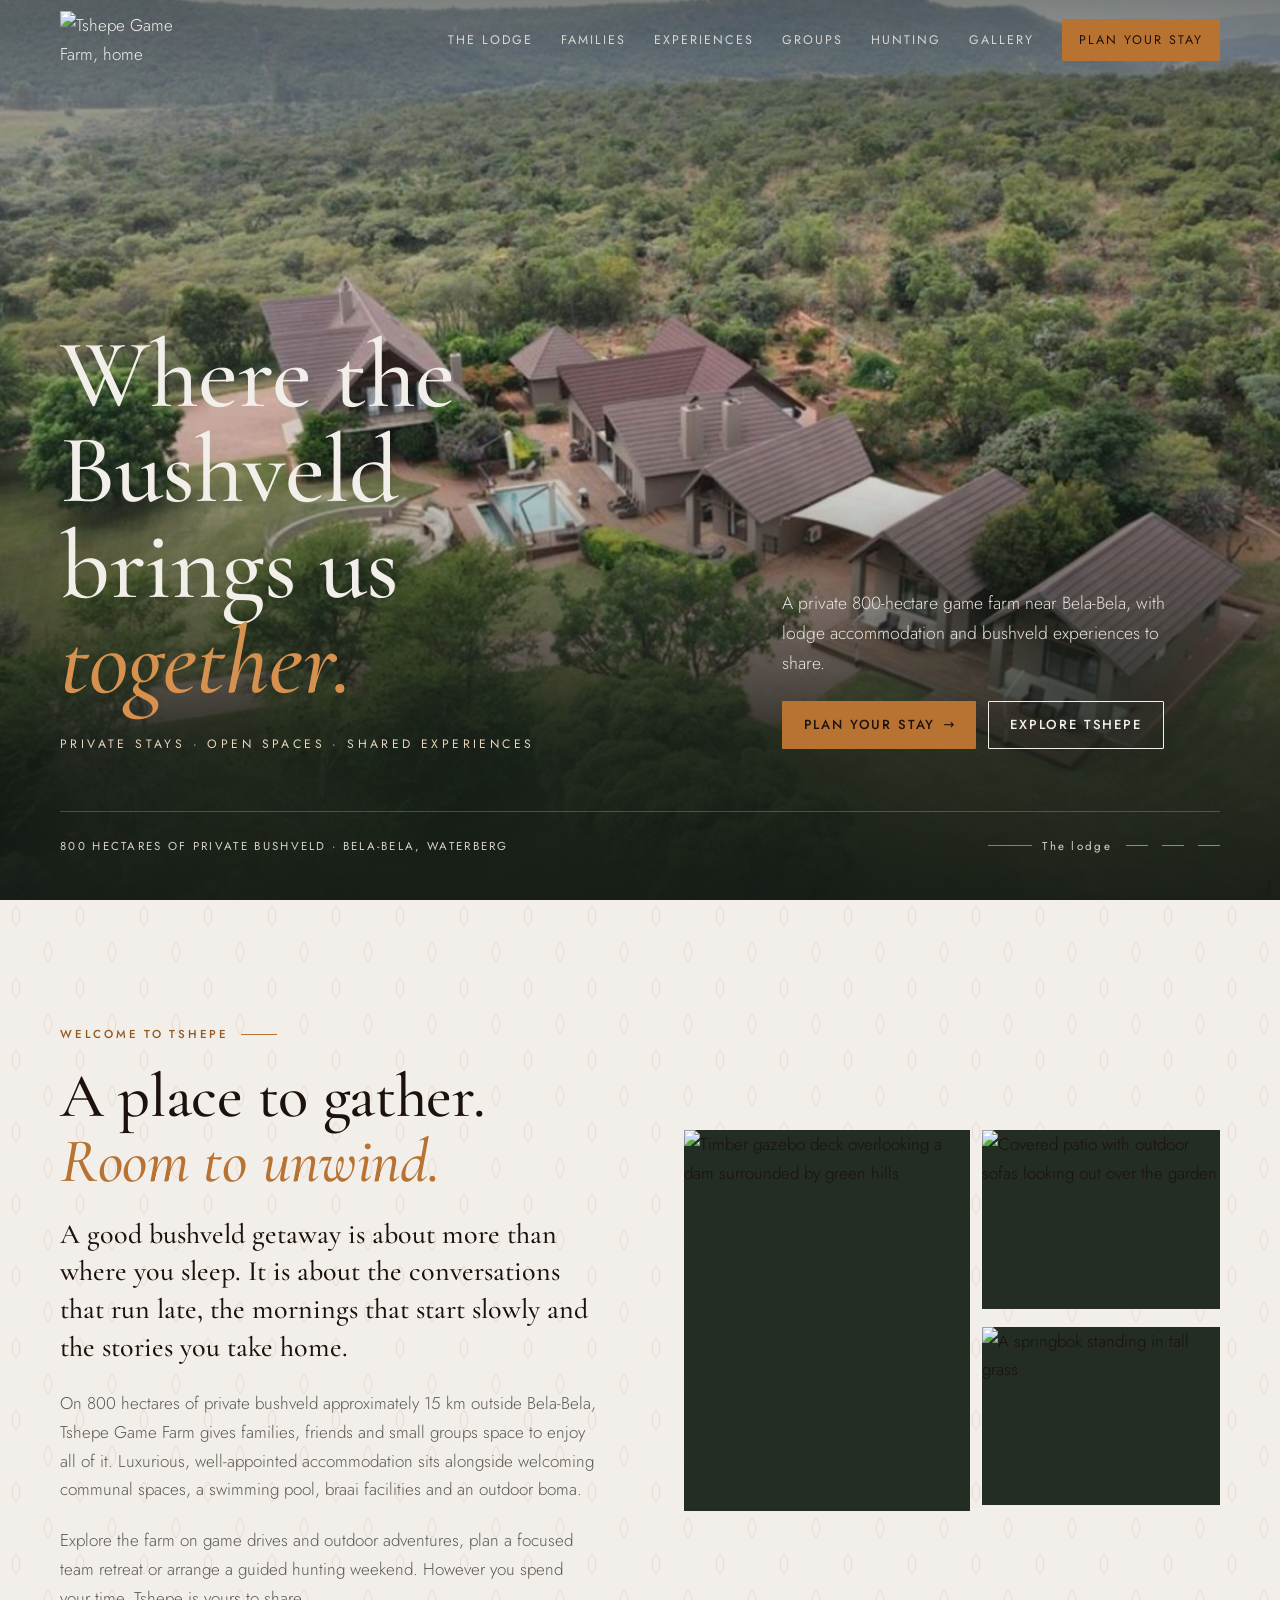
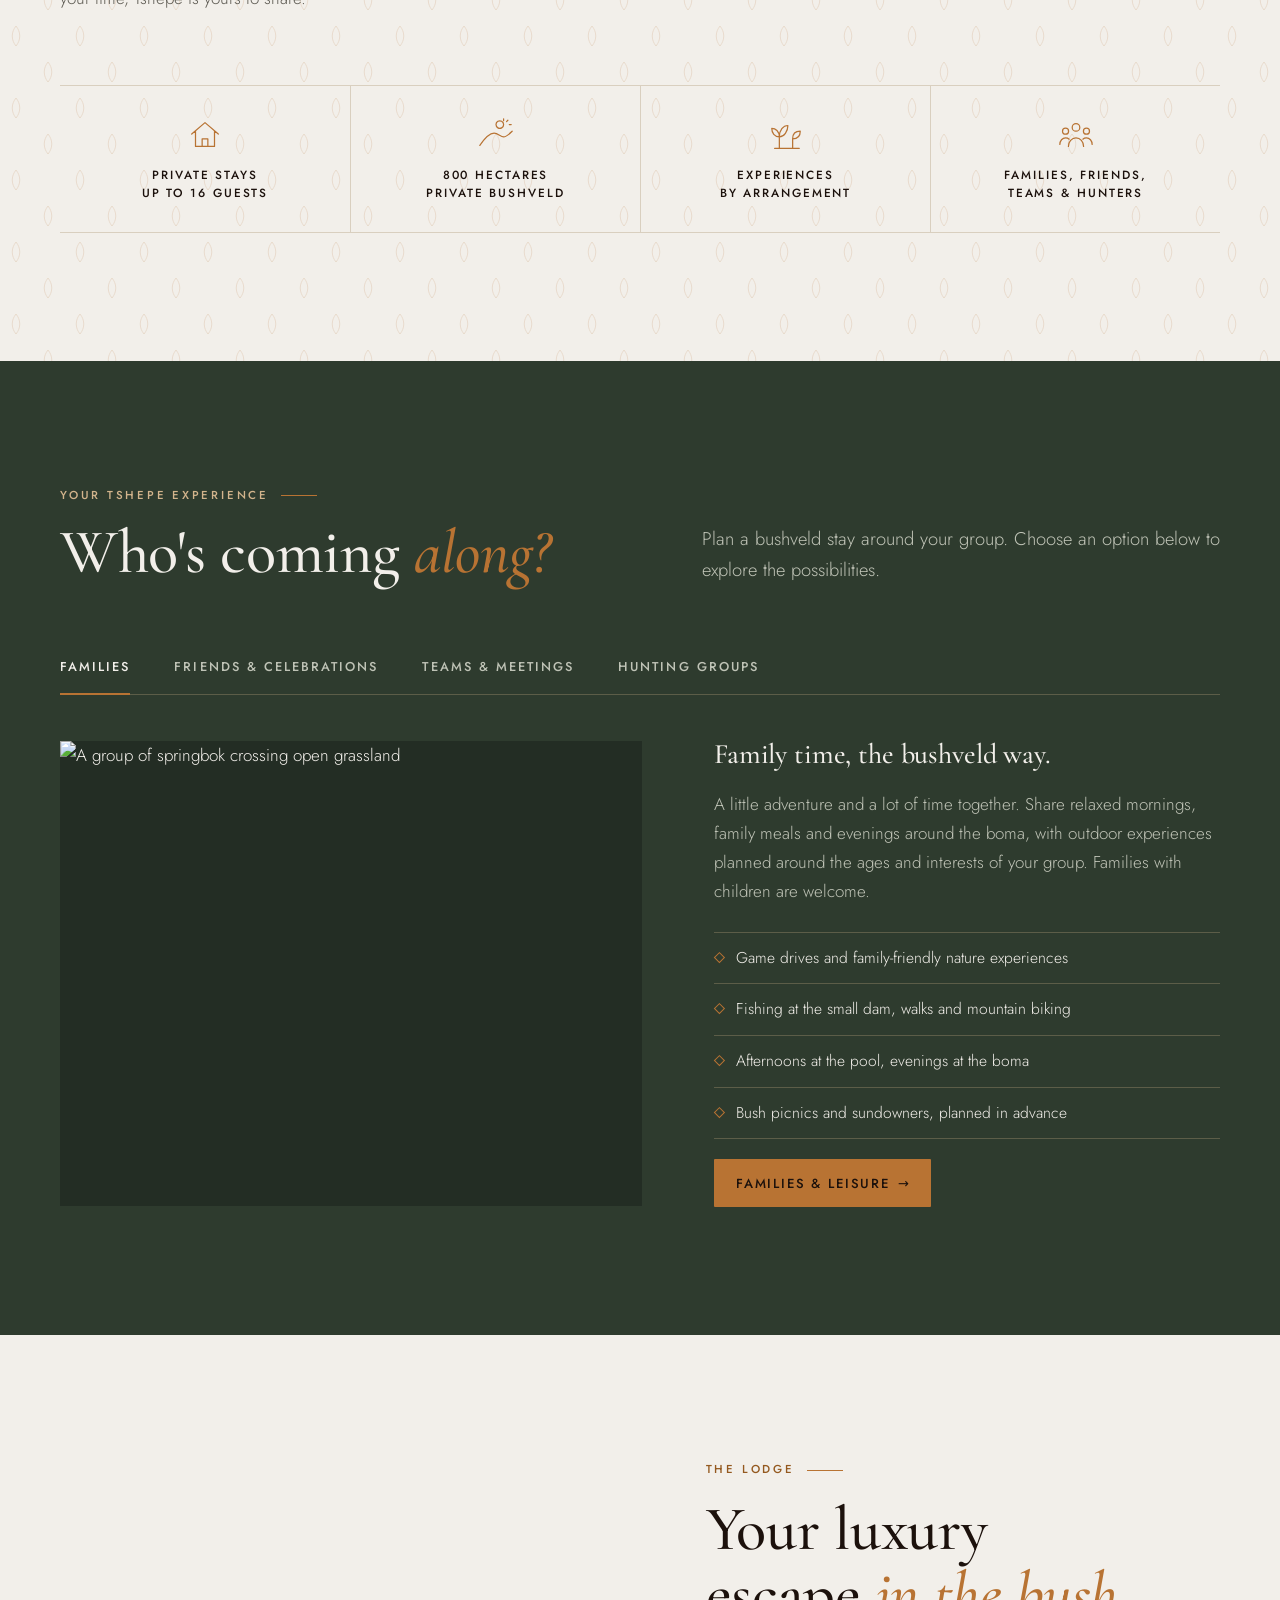
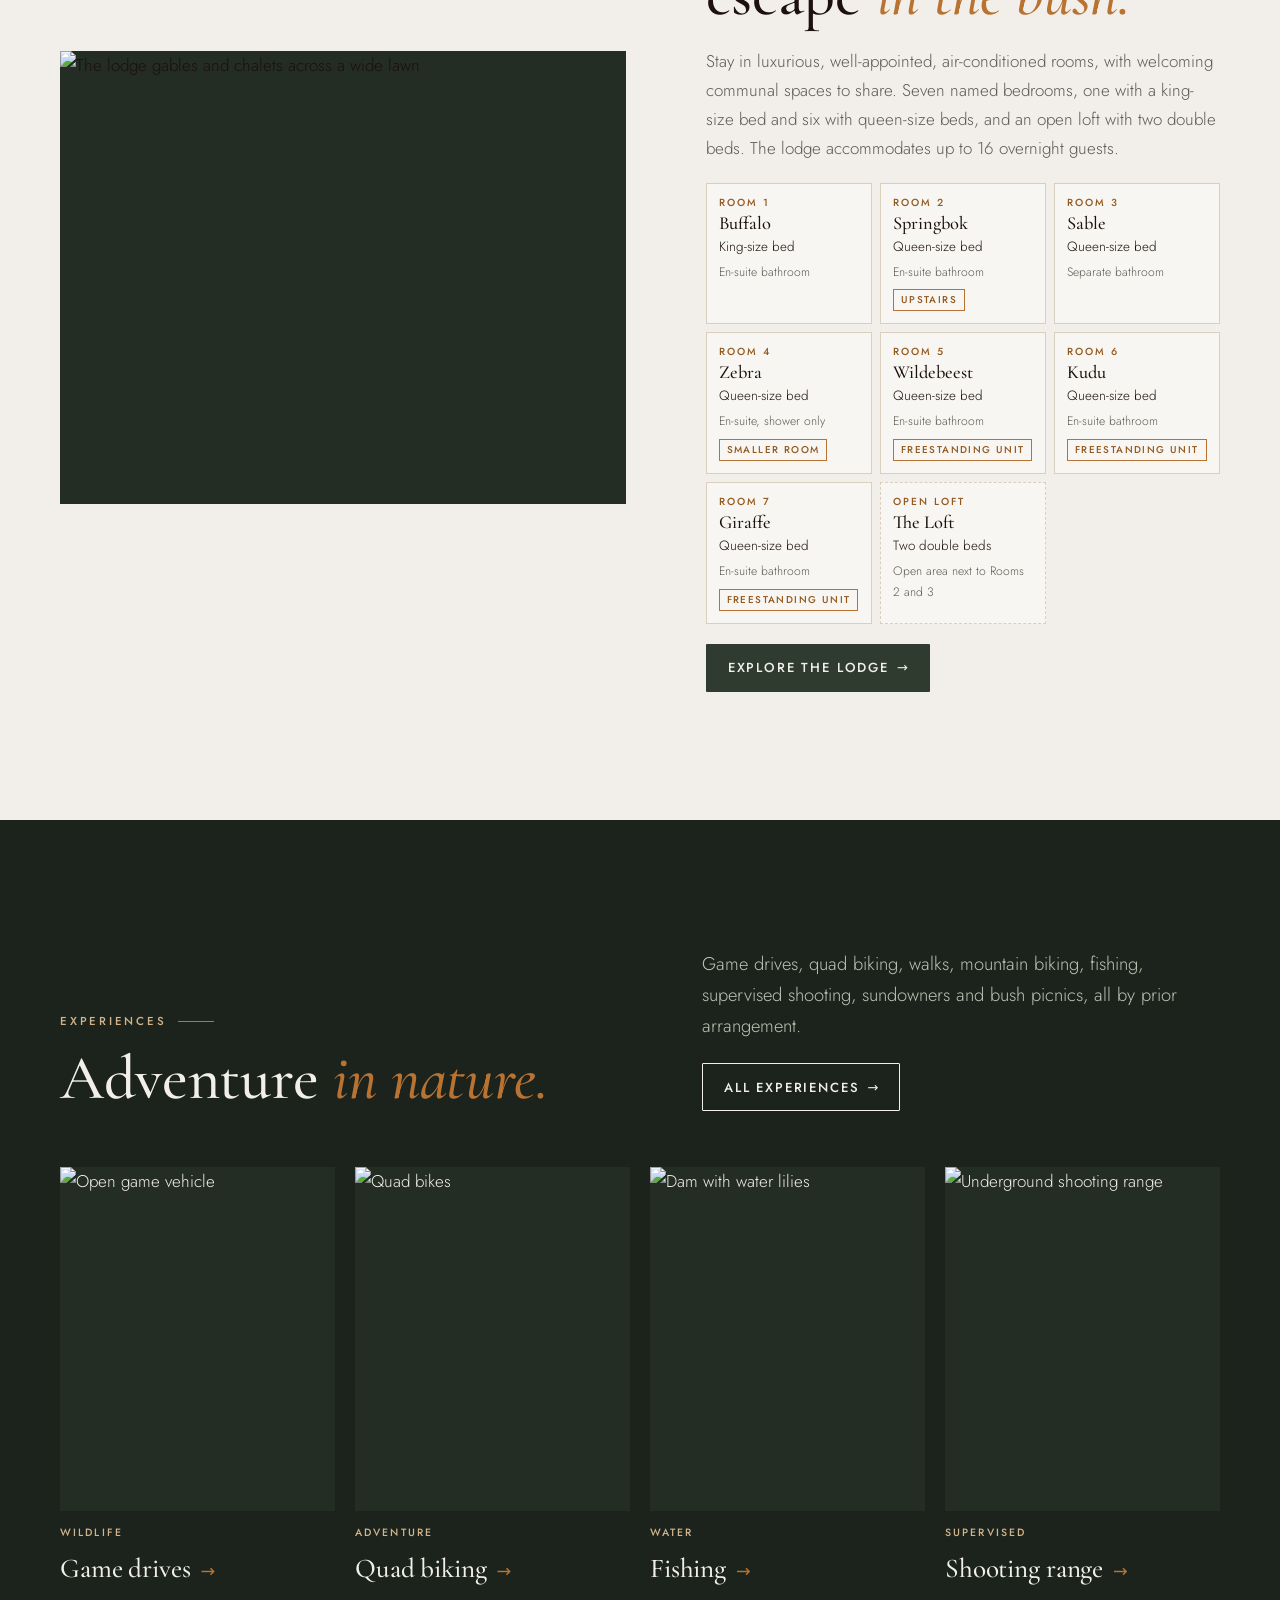
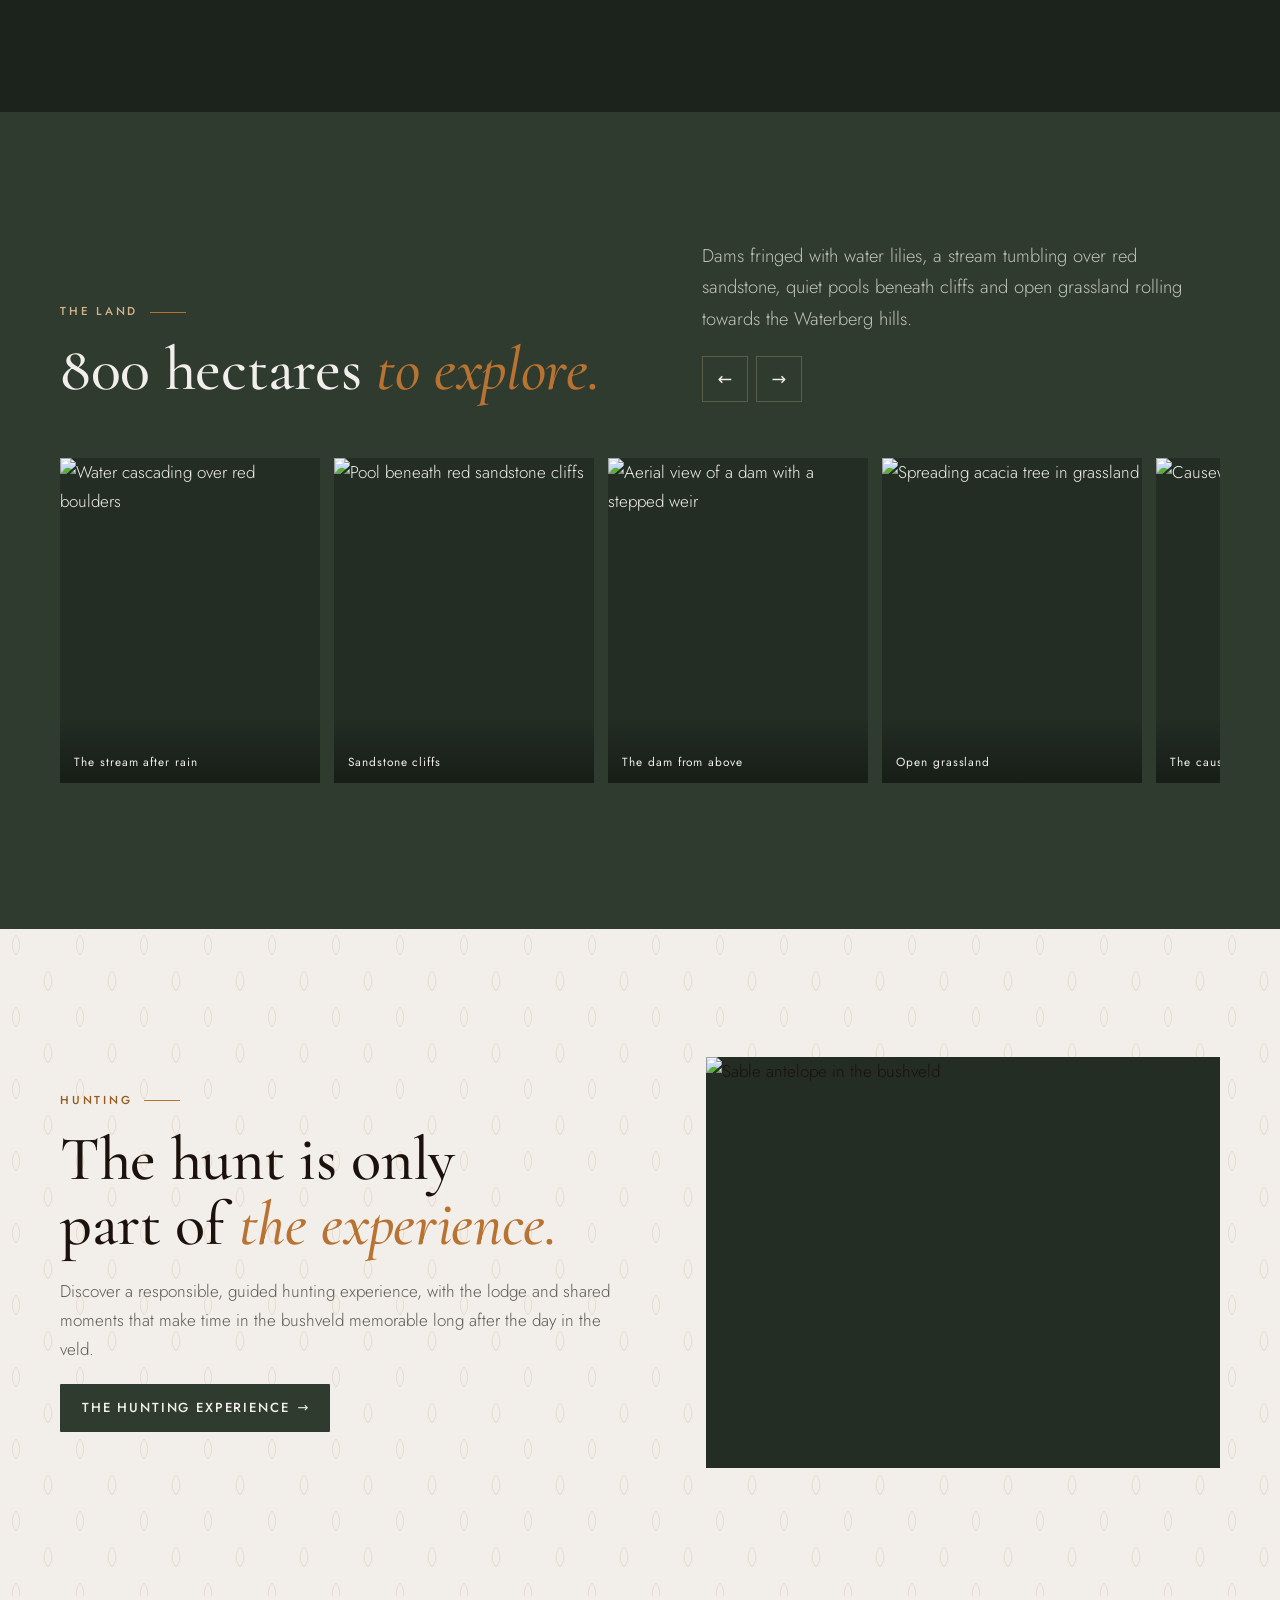
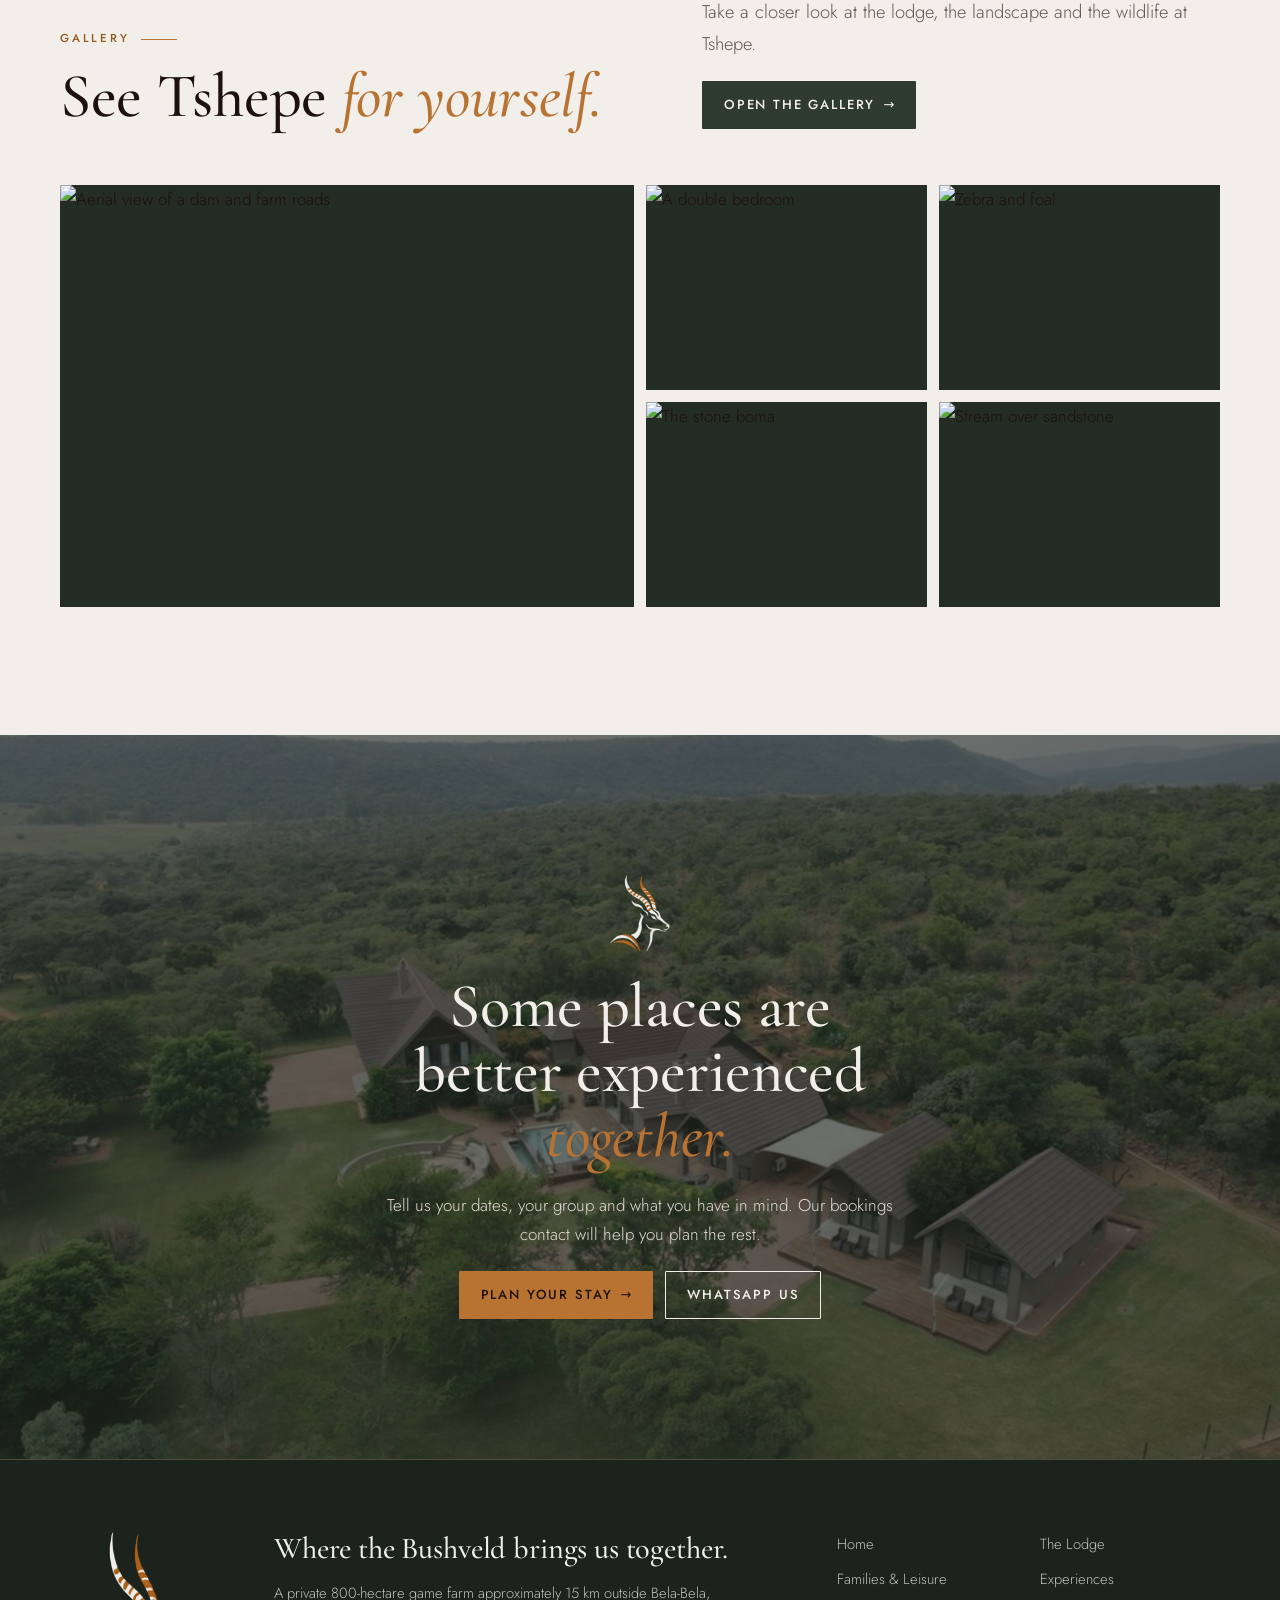
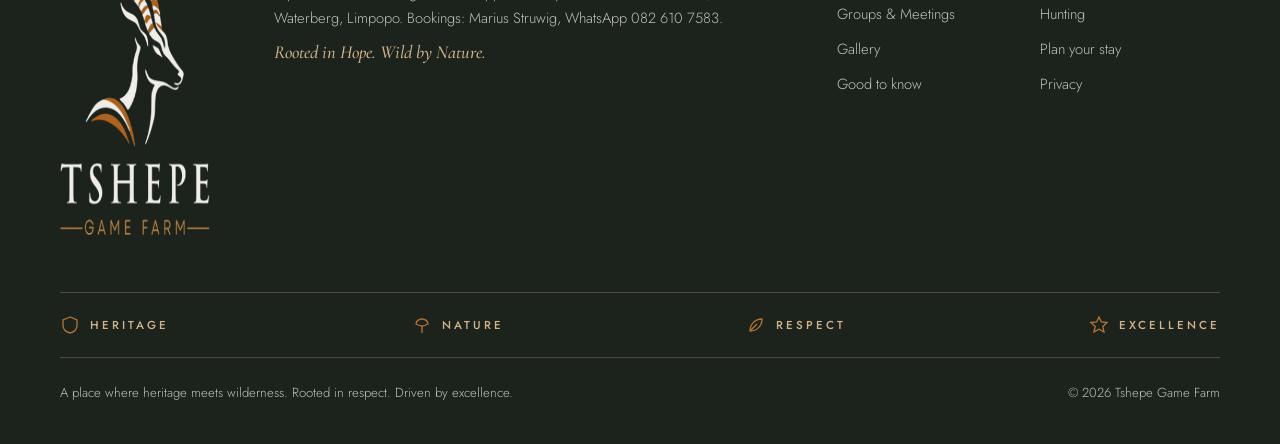
==== commit ec521902: "Add files via upload" ====
--- a/index.html
+++ b/index.html
@@ -3,8 +3,18 @@
 <head>
 <meta charset="utf-8">
 <meta name="viewport" content="width=device-width, initial-scale=1, viewport-fit=cover">
-<title>Tshepe Game Farm</title>
-<meta name="description" content="Tshepe Game Farm: a private 800-hectare Waterberg game farm 15 km outside Bela-Bela, with luxurious accommodation for up to 16 guests, outdoor experiences and guided hunting by prior arrangement.">
+<title>Tshepe Game Farm | Group Stays near Bela-Bela</title>
+<meta name="description" content="Explore 800 hectares of private bushveld near Bela-Bela, with lodge accommodation and outdoor experiences by arrangement.">
+<link rel="canonical" href="https://tshepe.netlify.app/">
+<meta property="og:type" content="website">
+<meta property="og:site_name" content="Tshepe Game Farm">
+<meta property="og:title" content="Tshepe Game Farm | Group Stays near Bela-Bela">
+<meta property="og:description" content="Explore 800 hectares of private bushveld near Bela-Bela, with lodge accommodation and outdoor experiences by arrangement.">
+<meta property="og:url" content="https://tshepe.netlify.app/">
+<meta property="og:image" content="https://tshepe.netlify.app/img/hero-aerial.jpg">
+<meta name="twitter:card" content="summary_large_image">
+<meta name="theme-color" content="#2e3b2e">
+<script type="application/ld+json">{"@context": "https://schema.org", "@type": "LodgingBusiness", "name": "Tshepe Game Farm", "description": "A private 800-hectare game farm near Bela-Bela, with lodge accommodation and bushveld experiences to share.", "url": "https://tshepe.netlify.app/", "image": "https://tshepe.netlify.app/img/hero-aerial.jpg", "telephone": "+27 82 610 7583", "address": {"@type": "PostalAddress", "addressLocality": "Bela-Bela", "addressRegion": "Limpopo", "addressCountry": "ZA"}, "slogan": "Where the Bushveld brings us together."}</script>
 <link rel="preconnect" href="https://fonts.googleapis.com">
 <link rel="preconnect" href="https://fonts.gstatic.com" crossorigin>
 <link rel="stylesheet" href="https://fonts.googleapis.com/css2?family=Cinzel:wght@400;500;600&family=Cormorant+Garamond:ital,wght@0,500;0,600;1,500;1,600&family=Jost:wght@300;400;500&display=swap">
@@ -14,7 +24,7 @@
 <body>
 <header class="site-head" id="head">
   <div class="wrap head-row">
-    <a class="brand" href="index.html" aria-label="Tshepe Game Farm home"><img src="img/emblem-dark.png" alt="" width="166" height="215"><span><b>TSHEPE</b><small>Game Farm</small></span></a>
+    <a class="brand" href="index.html"><img src="img/logo-horizontal.png" alt="Tshepe Game Farm, home" width="535" height="215"></a>
     <nav class="nav" aria-label="Main">
       <a href="lodge.html">The Lodge</a>
       <a href="families.html">Families</a>
@@ -31,20 +41,19 @@
 <main id="top">
 <section class="hero" aria-label="Welcome">
     <div class="slides" id="slides">
-      <div class="slide on" data-label="The lodge"><img src="img/hero-aerial.jpg" alt="Aerial view of the Tshepe lodge, pool and chalets in the bushveld, with Waterberg hills behind" width="1433" height="802" fetchpriority="high"></div>
-      <div class="slide" data-label="The dams"><img src="img/hero-dam.jpg" alt="Aerial view of a dam and farm roads winding through green bushveld" width="1920" height="1081"></div>
-      <div class="slide" data-label="The river"><img src="img/hero-river.jpg" alt="Water rushing over red sandstone boulders in a stream on the farm" width="1920" height="1081"></div>
-      <div class="slide" data-label="The gorge"><img src="img/hero-gorge.jpg" alt="A quiet pool beneath red sandstone cliffs and dense bush" width="1437" height="806"></div>
+      <div class="slide on" data-label="The lodge"><img src="img/hero-aerial.jpg" srcset="img/hero-aerial-800.jpg 800w, img/hero-aerial-1200.jpg 1200w, img/hero-aerial.jpg 1600w, img/hero-aerial-2400.jpg 2400w" sizes="100vw" alt="Aerial view of the Tshepe lodge, pool and chalets in the bushveld, with Waterberg hills behind" width="1433" height="802" fetchpriority="high"></div>
+      <div class="slide" data-label="The dams"><img src="img/hero-dam.jpg" srcset="img/hero-dam-800.jpg 800w, img/hero-dam-1200.jpg 1200w, img/hero-dam.jpg 1600w, img/hero-dam-2400.jpg 2400w" sizes="100vw" alt="Aerial view of a dam and farm roads winding through green bushveld" width="1920" height="1081"></div>
+      <div class="slide" data-label="The river"><img src="img/hero-river.jpg" srcset="img/hero-river-800.jpg 800w, img/hero-river-1200.jpg 1200w, img/hero-river.jpg 1600w, img/hero-river-2400.jpg 2400w" sizes="100vw" alt="Water rushing over red sandstone boulders in a stream on the farm" width="1920" height="1081"></div>
+      <div class="slide" data-label="The gorge"><img src="img/hero-gorge.jpg" srcset="img/hero-gorge-800.jpg 800w, img/hero-gorge-1200.jpg 1200w, img/hero-gorge.jpg 1600w, img/hero-gorge-2400.jpg 2400w" sizes="100vw" alt="A quiet pool beneath red sandstone cliffs and dense bush" width="1437" height="806"></div>
     </div>
     <div class="wrap">
       <div class="hero-grid">
         <div>
-          <img class="emblem" src="img/emblem-dark.png" alt="" width="166" height="215">
           <h1>Where the Bushveld brings us <em>together.</em></h1>
           <p class="tagline">Private stays · Open spaces · Shared experiences</p>
         </div>
         <div class="hero-side">
-          <p>A private 800-hectare game farm near Bela-Bela, with luxurious accommodation, open spaces and experiences made for sharing.</p>
+          <p>A private 800-hectare game farm near Bela-Bela, with lodge accommodation and bushveld experiences to share.</p>
           <div class="hero-actions">
             <a class="btn btn-copper arrow" href="plan.html">Plan your stay</a>
             <a class="btn btn-line" href="lodge.html">Explore Tshepe</a>
@@ -68,15 +77,15 @@
           <p>Explore the farm on game drives and outdoor adventures, plan a focused team retreat or arrange a guided hunting weekend. However you spend your time, Tshepe is yours to share.</p>
         </div>
         <div class="intro-media">
-          <figure class="ph"><img src="img/gazebo.jpg" alt="Timber gazebo deck overlooking a dam surrounded by green hills" width="1400" height="788" loading="lazy" style="object-position:30% 50%"></figure>
-          <figure class="ph"><img src="img/patio.jpg" alt="Covered patio with outdoor sofas looking out over the garden" width="1200" height="675" loading="lazy"></figure>
-          <figure class="ph"><img src="img/springbok.jpg" alt="A springbok standing in tall grass" width="1000" height="563" loading="lazy"></figure>
+          <figure class="ph"><img src="img/gazebo.jpg" srcset="img/gazebo-800.jpg 800w, img/gazebo-1200.jpg 1200w, img/gazebo.jpg 1600w, img/gazebo-2400.jpg 2400w" sizes="(max-width: 760px) 100vw, (max-width: 1100px) 60vw, 50vw" alt="Timber gazebo deck overlooking a dam surrounded by green hills" width="1400" height="788" loading="lazy" style="object-position:30% 50%"></figure>
+          <figure class="ph"><img src="img/patio.jpg" srcset="img/patio-800.jpg 800w, img/patio-1200.jpg 1200w, img/patio.jpg 1600w" sizes="(max-width: 760px) 100vw, (max-width: 1100px) 60vw, 50vw" alt="Covered patio with outdoor sofas looking out over the garden" width="1200" height="675" loading="lazy"></figure>
+          <figure class="ph"><img src="img/springbok.jpg" srcset="img/springbok-800.jpg 800w, img/springbok-1200.jpg 1200w, img/springbok.jpg 1600w, img/springbok-2400.jpg 2400w" sizes="(max-width: 760px) 100vw, (max-width: 1100px) 60vw, 50vw" alt="A springbok standing in tall grass" width="1000" height="563" loading="lazy"></figure>
         </div>
       </div>
       <div class="icons">
-        <div><svg viewBox="0 0 40 40" aria-hidden="true"><path d="M6 19 20 7l14 12M10 16v16h20V16M17 32v-8h6v8"/></svg><strong>Exclusive stays<br>up to 16 guests</strong></div>
+        <div><svg viewBox="0 0 40 40" aria-hidden="true"><path d="M6 19 20 7l14 12M10 16v16h20V16M17 32v-8h6v8"/></svg><strong>Private stays<br>up to 16 guests</strong></div>
         <div><svg viewBox="0 0 40 40" aria-hidden="true"><path d="M3 31c6-9 10-13 15-13 4 0 7 4 10 4s5-2 9-6M28 9a4 4 0 1 0 0 .1M28 3v2M34 9h2M32.5 4.5l-1.4 1.4"/></svg><strong>800 hectares<br>private bushveld</strong></div>
-        <div><svg viewBox="0 0 40 40" aria-hidden="true"><path d="M13 34V22M13 22c-5 0-8-4-8-9 4 0 8 3 8 9zM13 22c0-7 4-12 9-12 0 6-4 12-9 12M27 34V24M27 24c0-5 3-8 8-8 0 5-3 8-8 8zM8 34h26"/></svg><strong>Activities for<br>all ages</strong></div>
+        <div><svg viewBox="0 0 40 40" aria-hidden="true"><path d="M13 34V22M13 22c-5 0-8-4-8-9 4 0 8 3 8 9zM13 22c0-7 4-12 9-12 0 6-4 12-9 12M27 34V24M27 24c0-5 3-8 8-8 0 5-3 8-8 8zM8 34h26"/></svg><strong>Experiences<br>by arrangement</strong></div>
         <div><svg viewBox="0 0 40 40" aria-hidden="true"><circle cx="20" cy="12" r="4"/><circle cx="9" cy="16" r="3.2"/><circle cx="31" cy="16" r="3.2"/><path d="M12 32c0-5 3.6-9 8-9s8 4 8 9M3 30c0-4 2.7-7 6-7 1.5 0 2.8.5 3.8 1.4M37 30c0-4-2.7-7-6-7-1.5 0-2.8.5-3.8 1.4"/></svg><strong>Families, friends,<br>teams &amp; hunters</strong></div>
       </div>
     </div>
@@ -85,7 +94,7 @@
   <div class="wrap">
     <div class="sec-head">
       <div><span class="eyebrow">Your Tshepe experience</span><h2 id="audH">Who's coming <em class="ac">along?</em></h2></div>
-      <p class="lede">Tshepe is booked by one group at a time, so the farm works around you. Choose your group to see how a stay comes together.</p>
+      <p class="lede">Plan a bushveld stay around your group. Choose an option below to explore the possibilities.</p>
     </div>
     <div class="aud-tabs" role="tablist" aria-label="Type of group">
         <button role="tab" id="t-fam" aria-controls="p-fam" aria-selected="true" data-stay="Family &amp; leisure">Families</button>
@@ -94,7 +103,7 @@
         <button role="tab" id="t-hunt" aria-controls="p-hunt" aria-selected="false" tabindex="-1" data-stay="Hunting">Hunting groups</button>
       </div>
       <div class="aud-panel" role="tabpanel" id="p-fam" aria-labelledby="t-fam">
-        <figure class="ph"><img src="img/springbok-herd.jpg" alt="A group of springbok crossing open grassland" width="1200" height="676" loading="lazy"></figure>
+        <figure class="ph"><img src="img/springbok-herd.jpg" srcset="img/springbok-herd-800.jpg 800w, img/springbok-herd-1200.jpg 1200w, img/springbok-herd.jpg 1600w, img/springbok-herd-2400.jpg 2400w" sizes="(max-width: 760px) 100vw, (max-width: 1100px) 60vw, 50vw" alt="A group of springbok crossing open grassland" width="1200" height="676" loading="lazy"></figure>
         <div class="aud-copy">
           <h3>Family time, the bushveld way.</h3>
           <p>A little adventure and a lot of time together. Share relaxed mornings, family meals and evenings around the boma, with outdoor experiences planned around the ages and interests of your group. Families with children are welcome.</p>
@@ -103,29 +112,29 @@
         </div>
       </div>
       <div class="aud-panel" role="tabpanel" id="p-fr" aria-labelledby="t-fr" hidden>
-        <figure class="ph"><img src="img/boma.jpg" alt="Sunken stone boma with a fire basket, set on the lawn in front of the lodge" width="1400" height="794" loading="lazy"></figure>
+        <figure class="ph"><img src="img/boma.jpg" srcset="img/boma-800.jpg 800w, img/boma-1200.jpg 1200w, img/boma.jpg 1600w, img/boma-2400.jpg 2400w" sizes="(max-width: 760px) 100vw, (max-width: 1100px) 60vw, 50vw" alt="Sunken stone boma with a fire basket, set on the lawn in front of the lodge" width="1400" height="794" loading="lazy"></figure>
         <div class="aud-copy">
           <h3>Not just a venue. A weekend together.</h3>
           <p>Birthdays, anniversaries, reunions or simply your favourite people in one place. Share long meals and evenings around the fire, explore the farm by day and make the occasion your own in a private, intimate setting.</p>
-          <ul class="aud-list"><li>The whole lodge for your group of up to 16</li><li>Indoor, gas and wood braais, plus a pizza oven</li><li>Quad biking, clay pigeon shooting and game drives</li><li>A cook on request, so the host gets to celebrate too</li></ul>
+          <ul class="aud-list"><li>Lodge accommodation for up to 16 overnight guests</li><li>Indoor, gas and wood braais, plus a pizza oven</li><li>Quad biking, clay pigeon shooting and game drives</li><li>A cook on request, so the host gets to celebrate too</li></ul>
           <a class="btn btn-copper arrow" href="groups.html" style="align-self:flex-start">Groups &amp; celebrations</a>
         </div>
       </div>
       <div class="aud-panel" role="tabpanel" id="p-team" aria-labelledby="t-team" hidden>
-        <figure class="ph"><img src="img/dining.jpg" alt="Long dining table beside a stone wall and pizza oven, with glass doors to the deck" width="800" height="450" loading="lazy"></figure>
+        <figure class="ph"><img src="img/dining.jpg" srcset="img/dining-800.jpg 800w, img/dining-1200.jpg 1200w, img/dining.jpg 1600w" sizes="(max-width: 760px) 100vw, (max-width: 1100px) 60vw, 50vw" alt="Long dining table beside a stone wall and pizza oven, with glass doors to the deck" width="800" height="450" loading="lazy"></figure>
         <div class="aud-copy">
           <h3>Beyond the boardroom.</h3>
           <p>Fresh surroundings, new perspectives, stronger connections. Bring a small team for strategy sessions and planning days, then step outside for shared experiences that build the kind of trust a boardroom can't.</p>
-          <ul class="aud-list"><li>A meeting room for small team sessions</li><li>Spacious dining and lounge areas for working meals</li><li>Supervised shooting, game drives and quad biking</li><li>Private accommodation for 14, or 16 with the loft</li></ul>
+          <ul class="aud-list"><li>A meeting room for small team sessions</li><li>Spacious dining and lounge areas for working meals</li><li>Supervised shooting, game drives and quad biking</li><li>Seven bedrooms and an open loft</li></ul>
           <a class="btn btn-copper arrow" href="groups.html" style="align-self:flex-start">Groups &amp; meetings</a>
         </div>
       </div>
       <div class="aud-panel" role="tabpanel" id="p-hunt" aria-labelledby="t-hunt" hidden>
-        <figure class="ph"><img src="img/sable.jpg" alt="Sable antelope standing in grassland at the edge of the bush" width="1400" height="788" loading="lazy"></figure>
+        <figure class="ph"><img src="img/sable.jpg" srcset="img/sable-800.jpg 800w, img/sable-1200.jpg 1200w, img/sable.jpg 1600w, img/sable-2400.jpg 2400w" sizes="(max-width: 760px) 100vw, (max-width: 1100px) 60vw, 50vw" alt="Sable antelope standing in grassland at the edge of the bush" width="1400" height="788" loading="lazy"></figure>
         <div class="aud-copy">
           <h3>The hunt is only part of the experience.</h3>
-          <p>Responsible, PH-guided hunting on 800 hectares of private bushveld, with a comfortable lodge to come back to. Ideal for first-time hunters, local groups and corporate outings, and for families who want non-hunters to enjoy the farm too.</p>
-          <ul class="aud-list"><li>Indoor shooting range and firearm safety guidance</li><li>Hunting quad bikes and a game vehicle</li><li>Bow hunting and European wild boar, by arrangement</li><li>Butchery and slaughter room for meat processing</li></ul>
+          <p>Responsible hunting guided by a Professional Hunter (PH) on 800 hectares of private bushveld, with a comfortable lodge to come back to. Ideal for first-time hunters, local groups and corporate outings, and for families who want non-hunters to enjoy the farm too.</p>
+          <ul class="aud-list"><li>Underground shooting range and firearm safety guidance</li><li>Hunting quad bikes and a game vehicle</li><li>Hunting options confirmed with Marius for your group</li><li>Butchery and slaughter room for meat processing</li></ul>
           <a class="btn btn-copper arrow" href="hunting.html" style="align-self:flex-start">The hunting experience</a>
         </div>
       </div>
@@ -134,12 +143,12 @@
 </section>
 <section class="band light" aria-labelledby="stayH">
   <div class="wrap split">
-    <figure class="ph"><img src="img/lodge-front.jpg" alt="The lodge gables and chalets across a wide lawn" loading="lazy"></figure>
+    <figure class="ph"><img src="img/lodge-front.jpg" srcset="img/lodge-front-800.jpg 800w, img/lodge-front-1200.jpg 1200w, img/lodge-front.jpg 1600w, img/lodge-front-2400.jpg 2400w" sizes="(max-width: 760px) 100vw, (max-width: 1100px) 60vw, 50vw" alt="The lodge gables and chalets across a wide lawn" loading="lazy"></figure>
     <div class="copy">
       <span class="eyebrow">The Lodge</span>
       <h2 id="stayH">Your luxury escape <em class="ac">in the bush.</em></h2>
-      <p>Stay in luxurious, well-appointed, air-conditioned rooms, with welcoming communal spaces to share. Seven bedrooms accommodate 14 guests sharing, with an optional open loft for two more, up to 16 guests in total.</p>
-      <div class="rooms" data-bedmap="16" style="grid-template-columns:repeat(4,minmax(0,1fr))"></div>
+      <p>Stay in luxurious, well-appointed, air-conditioned rooms, with welcoming communal spaces to share. Seven named bedrooms, one with a king-size bed and six with queen-size beds, and an open loft with two double beds. The lodge accommodates up to 16 overnight guests.</p>
+      <ul class="schedule compact" aria-label="Room schedule"><li class="rs"><span class="rs-n">Room 1</span><b>Buffalo</b><span class="rs-bed"><svg viewBox="0 0 24 16" aria-hidden="true"><path d="M2 14V3M22 14V8M2 10h20M2 8h20v2M5 8V6.5A1.5 1.5 0 0 1 6.5 5h3A1.5 1.5 0 0 1 11 6.5V8M13 8V6.5A1.5 1.5 0 0 1 14.5 5h3A1.5 1.5 0 0 1 19 6.5V8"/></svg>King-size bed</span><span class="rs-meta">En-suite bathroom</span></li><li class="rs"><span class="rs-n">Room 2</span><b>Springbok</b><span class="rs-bed"><svg viewBox="0 0 24 16" aria-hidden="true"><path d="M2 14V3M22 14V8M2 10h20M2 8h20v2M5 8V6.5A1.5 1.5 0 0 1 6.5 5h3A1.5 1.5 0 0 1 11 6.5V8M13 8V6.5A1.5 1.5 0 0 1 14.5 5h3A1.5 1.5 0 0 1 19 6.5V8"/></svg>Queen-size bed</span><span class="rs-meta">En-suite bathroom</span><span class="rs-tag">Upstairs</span></li><li class="rs"><span class="rs-n">Room 3</span><b>Sable</b><span class="rs-bed"><svg viewBox="0 0 24 16" aria-hidden="true"><path d="M2 14V3M22 14V8M2 10h20M2 8h20v2M5 8V6.5A1.5 1.5 0 0 1 6.5 5h3A1.5 1.5 0 0 1 11 6.5V8M13 8V6.5A1.5 1.5 0 0 1 14.5 5h3A1.5 1.5 0 0 1 19 6.5V8"/></svg>Queen-size bed</span><span class="rs-meta">Separate bathroom</span></li><li class="rs"><span class="rs-n">Room 4</span><b>Zebra</b><span class="rs-bed"><svg viewBox="0 0 24 16" aria-hidden="true"><path d="M2 14V3M22 14V8M2 10h20M2 8h20v2M5 8V6.5A1.5 1.5 0 0 1 6.5 5h3A1.5 1.5 0 0 1 11 6.5V8M13 8V6.5A1.5 1.5 0 0 1 14.5 5h3A1.5 1.5 0 0 1 19 6.5V8"/></svg>Queen-size bed</span><span class="rs-meta">En-suite, shower only</span><span class="rs-tag">Smaller room</span></li><li class="rs"><span class="rs-n">Room 5</span><b>Wildebeest</b><span class="rs-bed"><svg viewBox="0 0 24 16" aria-hidden="true"><path d="M2 14V3M22 14V8M2 10h20M2 8h20v2M5 8V6.5A1.5 1.5 0 0 1 6.5 5h3A1.5 1.5 0 0 1 11 6.5V8M13 8V6.5A1.5 1.5 0 0 1 14.5 5h3A1.5 1.5 0 0 1 19 6.5V8"/></svg>Queen-size bed</span><span class="rs-meta">En-suite bathroom</span><span class="rs-tag">Freestanding unit</span></li><li class="rs"><span class="rs-n">Room 6</span><b>Kudu</b><span class="rs-bed"><svg viewBox="0 0 24 16" aria-hidden="true"><path d="M2 14V3M22 14V8M2 10h20M2 8h20v2M5 8V6.5A1.5 1.5 0 0 1 6.5 5h3A1.5 1.5 0 0 1 11 6.5V8M13 8V6.5A1.5 1.5 0 0 1 14.5 5h3A1.5 1.5 0 0 1 19 6.5V8"/></svg>Queen-size bed</span><span class="rs-meta">En-suite bathroom</span><span class="rs-tag">Freestanding unit</span></li><li class="rs"><span class="rs-n">Room 7</span><b>Giraffe</b><span class="rs-bed"><svg viewBox="0 0 24 16" aria-hidden="true"><path d="M2 14V3M22 14V8M2 10h20M2 8h20v2M5 8V6.5A1.5 1.5 0 0 1 6.5 5h3A1.5 1.5 0 0 1 11 6.5V8M13 8V6.5A1.5 1.5 0 0 1 14.5 5h3A1.5 1.5 0 0 1 19 6.5V8"/></svg>Queen-size bed</span><span class="rs-meta">En-suite bathroom</span><span class="rs-tag">Freestanding unit</span></li><li class="rs loft"><span class="rs-n">Open loft</span><b>The Loft</b><span class="rs-bed"><svg viewBox="0 0 24 16" aria-hidden="true"><path d="M2 14V3M22 14V8M2 10h20M2 8h20v2M5 8V6.5A1.5 1.5 0 0 1 6.5 5h3A1.5 1.5 0 0 1 11 6.5V8M13 8V6.5A1.5 1.5 0 0 1 14.5 5h3A1.5 1.5 0 0 1 19 6.5V8"/></svg>Two double beds</span><span class="rs-meta">Open area next to Rooms 2 and 3</span></li></ul>
       <a class="btn btn-green arrow" href="lodge.html" style="align-self:flex-start">Explore the lodge</a>
     </div>
   </div>
@@ -152,10 +161,10 @@
       <a class="btn btn-line arrow" href="experiences.html" style="align-self:flex-start">All experiences</a></div>
     </div>
     <div class="cards four">
-      <a class="card" href="experiences.html"><figure class="ph"><img src="img/game-vehicle.jpg" alt="Open game vehicle" loading="lazy"></figure><span class="k">Wildlife</span><h3>Game drives</h3></a>
-      <a class="card" href="experiences.html"><figure class="ph"><img src="img/quads.jpg" alt="Quad bikes" loading="lazy"></figure><span class="k">Adventure</span><h3>Quad biking</h3></a>
-      <a class="card" href="experiences.html"><figure class="ph"><img src="img/lily-dam.jpg" alt="Dam with water lilies" loading="lazy"></figure><span class="k">Water</span><h3>Fishing</h3></a>
-      <a class="card" href="experiences.html"><figure class="ph"><img src="img/range.jpg" alt="Indoor shooting range" loading="lazy"></figure><span class="k">Supervised</span><h3>Shooting range</h3></a>
+      <a class="card" href="experiences.html#game-drives"><figure class="ph"><img src="img/game-vehicle.jpg" srcset="img/game-vehicle-800.jpg 800w, img/game-vehicle-1200.jpg 1200w, img/game-vehicle.jpg 1600w" sizes="(max-width: 760px) 100vw, (max-width: 1100px) 60vw, 50vw" alt="Open game vehicle" loading="lazy"></figure><span class="k">Wildlife</span><h3>Game drives</h3></a>
+      <a class="card" href="experiences.html#quad-biking"><figure class="ph"><img src="img/quads.jpg" srcset="img/quads-800.jpg 800w, img/quads-1200.jpg 1200w, img/quads.jpg 1600w" sizes="(max-width: 760px) 100vw, (max-width: 1100px) 60vw, 50vw" alt="Quad bikes" loading="lazy"></figure><span class="k">Adventure</span><h3>Quad biking</h3></a>
+      <a class="card" href="experiences.html#fishing"><figure class="ph"><img src="img/lily-dam.jpg" srcset="img/lily-dam-800.jpg 800w, img/lily-dam-1200.jpg 1200w, img/lily-dam.jpg 1600w, img/lily-dam-2400.jpg 2400w" sizes="(max-width: 760px) 100vw, (max-width: 1100px) 60vw, 50vw" alt="Dam with water lilies" loading="lazy"></figure><span class="k">Water</span><h3>Fishing</h3></a>
+      <a class="card" href="experiences.html#shooting-range"><figure class="ph"><img src="img/range.jpg" srcset="img/range-800.jpg 800w, img/range-1200.jpg 1200w, img/range.jpg 1600w" sizes="(max-width: 760px) 100vw, (max-width: 1100px) 60vw, 50vw" alt="Underground shooting range" loading="lazy"></figure><span class="k">Supervised</span><h3>Shooting range</h3></a>
     </div>
   </div>
 </section>
@@ -168,21 +177,21 @@
     <div class="rail-ctrl"><button type="button" data-prev aria-label="Previous photos">←</button><button type="button" data-next aria-label="Next photos">→</button></div></div>
   </div>
   <div class="land-rail" tabindex="0" aria-label="Photos of the farm landscape">
-        <figure class="ph"><img src="img/cascade.jpg" alt="Water cascading over red boulders" width="1200" height="676" loading="lazy" style="object-position:40% 50%"><figcaption>The stream after rain</figcaption></figure>
-        <figure class="ph"><img src="img/cliffs.jpg" alt="Pool beneath red sandstone cliffs" width="1000" height="563" loading="lazy"><figcaption>Sandstone cliffs</figcaption></figure>
-        <figure class="ph"><img src="img/aerial-weir.jpg" alt="Aerial view of a dam with a stepped weir" width="1400" height="781" loading="lazy" style="object-position:55% 50%"><figcaption>The dam from above</figcaption></figure>
-        <figure class="ph"><img src="img/acacia.jpg" alt="Spreading acacia tree in grassland" width="1000" height="563" loading="lazy"><figcaption>Open grassland</figcaption></figure>
-        <figure class="ph"><img src="img/causeway.jpg" alt="Causeway crossing beside a dam" width="1200" height="672" loading="lazy"><figcaption>The causeway</figcaption></figure>
-        <figure class="ph"><img src="img/river.jpg" alt="Calm river reflecting trees and sky" width="1200" height="674" loading="lazy"><figcaption>Still water</figcaption></figure>
-        <figure class="ph"><img src="img/hills.jpg" alt="Grassland with bush-covered hills" width="1400" height="788" loading="lazy"><figcaption>Towards the hills</figcaption></figure>
-        <figure class="ph"><img src="img/weir.jpg" alt="Small weir below a rocky ridge" width="1200" height="676" loading="lazy"><figcaption>The weir</figcaption></figure>
+        <figure class="ph"><img src="img/cascade.jpg" srcset="img/cascade-800.jpg 800w, img/cascade-1200.jpg 1200w, img/cascade.jpg 1600w" sizes="(max-width: 760px) 100vw, (max-width: 1100px) 60vw, 50vw" alt="Water cascading over red boulders" width="1200" height="676" loading="lazy" style="object-position:40% 50%"><figcaption>The stream after rain</figcaption></figure>
+        <figure class="ph"><img src="img/cliffs.jpg" srcset="img/cliffs-800.jpg 800w, img/cliffs-1200.jpg 1200w, img/cliffs.jpg 1600w" sizes="(max-width: 760px) 100vw, (max-width: 1100px) 60vw, 50vw" alt="Pool beneath red sandstone cliffs" width="1000" height="563" loading="lazy"><figcaption>Sandstone cliffs</figcaption></figure>
+        <figure class="ph"><img src="img/aerial-weir.jpg" srcset="img/aerial-weir-800.jpg 800w, img/aerial-weir-1200.jpg 1200w, img/aerial-weir.jpg 1600w" sizes="(max-width: 760px) 100vw, (max-width: 1100px) 60vw, 50vw" alt="Aerial view of a dam with a stepped weir" width="1400" height="781" loading="lazy" style="object-position:55% 50%"><figcaption>The dam from above</figcaption></figure>
+        <figure class="ph"><img src="img/acacia.jpg" srcset="img/acacia-800.jpg 800w, img/acacia-1200.jpg 1200w, img/acacia.jpg 1600w" sizes="(max-width: 760px) 100vw, (max-width: 1100px) 60vw, 50vw" alt="Spreading acacia tree in grassland" width="1000" height="563" loading="lazy"><figcaption>Open grassland</figcaption></figure>
+        <figure class="ph"><img src="img/causeway.jpg" srcset="img/causeway-800.jpg 800w, img/causeway-1200.jpg 1200w, img/causeway.jpg 1600w" sizes="(max-width: 760px) 100vw, (max-width: 1100px) 60vw, 50vw" alt="Causeway crossing beside a dam" width="1200" height="672" loading="lazy"><figcaption>The causeway</figcaption></figure>
+        <figure class="ph"><img src="img/river.jpg" srcset="img/river-800.jpg 800w, img/river-1200.jpg 1200w, img/river.jpg 1600w" sizes="(max-width: 760px) 100vw, (max-width: 1100px) 60vw, 50vw" alt="Calm river reflecting trees and sky" width="1200" height="674" loading="lazy"><figcaption>Still water</figcaption></figure>
+        <figure class="ph"><img src="img/hills.jpg" srcset="img/hills-800.jpg 800w, img/hills-1200.jpg 1200w, img/hills.jpg 1600w" sizes="(max-width: 760px) 100vw, (max-width: 1100px) 60vw, 50vw" alt="Grassland with bush-covered hills" width="1400" height="788" loading="lazy"><figcaption>Towards the hills</figcaption></figure>
+        <figure class="ph"><img src="img/weir.jpg" srcset="img/weir-800.jpg 800w, img/weir-1200.jpg 1200w, img/weir.jpg 1600w" sizes="(max-width: 760px) 100vw, (max-width: 1100px) 60vw, 50vw" alt="Small weir below a rocky ridge" width="1200" height="676" loading="lazy"><figcaption>The weir</figcaption></figure>
       </div>
 </div>
   </div>
 </section>
 <section class="band light pattern" aria-labelledby="huntTeaserH">
   <div class="wrap split rev">
-    <figure class="ph"><img src="img/sable.jpg" alt="Sable antelope in the bushveld" loading="lazy"></figure>
+    <figure class="ph"><img src="img/sable.jpg" srcset="img/sable-800.jpg 800w, img/sable-1200.jpg 1200w, img/sable.jpg 1600w, img/sable-2400.jpg 2400w" sizes="(max-width: 760px) 100vw, (max-width: 1100px) 60vw, 50vw" alt="Sable antelope in the bushveld" loading="lazy"></figure>
     <div class="copy">
       <span class="eyebrow">Hunting</span>
       <h2 id="huntTeaserH">The hunt is only part of <em class="ac">the experience.</em></h2>
@@ -195,26 +204,26 @@
   <div class="wrap">
     <div class="sec-head">
       <div><span class="eyebrow">Gallery</span><h2 id="galTeaserH">See Tshepe <em class="ac">for yourself.</em></h2></div>
-      <div style="gap:22px"><p class="lede">Real photographs of the lodge, the land and the wildlife that shares it.</p><a class="btn btn-green arrow" href="gallery.html" style="align-self:flex-start">Open the gallery</a></div>
+      <div style="gap:22px"><p class="lede">Take a closer look at the lodge, the landscape and the wildlife at Tshepe.</p><a class="btn btn-green arrow" href="gallery.html" style="align-self:flex-start">Open the gallery</a></div>
     </div>
     <div class="gal-teaser">
-      <figure class="ph"><img src="img/hero-dam.jpg" alt="Aerial view of a dam and farm roads" loading="lazy"></figure>
-      <figure class="ph"><img src="img/bed-2.jpg" alt="A double bedroom" loading="lazy"></figure>
-      <figure class="ph"><img src="img/zebra.jpg" alt="Zebra and foal" loading="lazy"></figure>
-      <figure class="ph"><img src="img/boma.jpg" alt="The stone boma" loading="lazy"></figure>
-      <figure class="ph"><img src="img/cascade.jpg" alt="Stream over sandstone" loading="lazy"></figure>
+      <figure class="ph"><img src="img/hero-dam.jpg" srcset="img/hero-dam-800.jpg 800w, img/hero-dam-1200.jpg 1200w, img/hero-dam.jpg 1600w, img/hero-dam-2400.jpg 2400w" sizes="(max-width: 760px) 100vw, (max-width: 1100px) 60vw, 50vw" alt="Aerial view of a dam and farm roads" loading="lazy"></figure>
+      <figure class="ph"><img src="img/bed-2.jpg" srcset="img/bed-2-800.jpg 800w, img/bed-2-1200.jpg 1200w, img/bed-2.jpg 1600w" sizes="(max-width: 760px) 100vw, (max-width: 1100px) 60vw, 50vw" alt="A double bedroom" loading="lazy"></figure>
+      <figure class="ph"><img src="img/zebra.jpg" srcset="img/zebra-800.jpg 800w, img/zebra-1200.jpg 1200w, img/zebra.jpg 1600w" sizes="(max-width: 760px) 100vw, (max-width: 1100px) 60vw, 50vw" alt="Zebra and foal" loading="lazy"></figure>
+      <figure class="ph"><img src="img/boma.jpg" srcset="img/boma-800.jpg 800w, img/boma-1200.jpg 1200w, img/boma.jpg 1600w, img/boma-2400.jpg 2400w" sizes="(max-width: 760px) 100vw, (max-width: 1100px) 60vw, 50vw" alt="The stone boma" loading="lazy"></figure>
+      <figure class="ph"><img src="img/cascade.jpg" srcset="img/cascade-800.jpg 800w, img/cascade-1200.jpg 1200w, img/cascade.jpg 1600w" sizes="(max-width: 760px) 100vw, (max-width: 1100px) 60vw, 50vw" alt="Stream over sandstone" loading="lazy"></figure>
     </div>
   </div>
 </section>
 <section class="cta-band" aria-label="Plan your stay">
-  <img src="img/hero-aerial.jpg" alt="" loading="lazy">
+  <img src="img/hero-aerial.jpg" srcset="img/hero-aerial-800.jpg 800w, img/hero-aerial-1200.jpg 1200w, img/hero-aerial.jpg 1600w, img/hero-aerial-2400.jpg 2400w" sizes="100vw" alt="" loading="lazy">
   <div class="wrap">
     <img src="img/emblem-dark.png" alt="" width="60" style="width:60px">
     <h2>Some places are better experienced <em class="ac">together.</em></h2>
-    <p>Tell us your dates, your group and what you have in mind. Marius will help you plan the rest.</p>
+    <p>Tell us your dates, your group and what you have in mind. Our bookings contact will help you plan the rest.</p>
     <div class="hero-actions">
       <a class="btn btn-copper arrow" href="plan.html">Plan your stay</a>
-      <a class="btn btn-line" href="https://wa.me/27826107583" target="_blank" rel="noopener">WhatsApp Marius</a>
+      <a class="btn btn-line" href="https://wa.me/27826107583" target="_blank" rel="noopener">WhatsApp us</a>
     </div>
   </div>
 </section>
@@ -225,9 +234,10 @@
       <img class="logo" src="img/logo-dark.png" alt="Tshepe Game Farm" width="251" height="304" loading="lazy">
       <div>
         <h4>Where the Bushveld brings us together.</h4>
-        <p>A private 800-hectare game farm approximately 15 km outside Bela-Bela, Waterberg, Limpopo. Bookings with Marius Struwig on WhatsApp, 082 610 7583.</p>
-      </div>
-      <nav aria-label="Footer"><a href="index.html">Home</a><a href="lodge.html">The Lodge</a><a href="families.html">Families &amp; Leisure</a><a href="experiences.html">Experiences</a><a href="groups.html">Groups &amp; Meetings</a><a href="hunting.html">Hunting</a><a href="gallery.html">Gallery</a><a href="plan.html">Plan your stay</a></nav>
+        <p>A private 800-hectare game farm approximately 15 km outside Bela-Bela, Waterberg, Limpopo. Bookings: Marius Struwig, WhatsApp <span class="nowrap">082 610 7583</span>.</p>
+        <p class="brandline">Rooted in Hope. Wild by Nature.</p>
+      </div>
+      <nav aria-label="Footer"><a href="index.html">Home</a><a href="lodge.html">The Lodge</a><a href="families.html">Families &amp; Leisure</a><a href="experiences.html">Experiences</a><a href="groups.html">Groups &amp; Meetings</a><a href="hunting.html">Hunting</a><a href="gallery.html">Gallery</a><a href="plan.html">Plan your stay</a><a href="plan.html#faq">Good to know</a><a href="plan.html#privacy">Privacy</a></nav>
     </div>
     <div class="values">
       <span><svg viewBox="0 0 20 20" aria-hidden="true"><path d="M10 2 3 5v5c0 4 3 7 7 8 4-1 7-4 7-8V5z"/></svg>Heritage</span>
--- a/assets/site.css
+++ b/assets/site.css
@@ -429,3 +429,81 @@
 .inv.two div:nth-child(odd){padding-left:0;border-left:0}
 .inv.two div:nth-child(even){padding-left:22px;border-left:1px solid var(--rule)}
 @media (max-width:620px){.inv.two{grid-template-columns:1fr}.inv.two div:nth-child(even){padding-left:0;border-left:0}}
+
+/* ---- v5: developer brief (29 Oct 2026) ---- */
+.nowrap{white-space:nowrap}
+.brand img{height:52px;width:auto}
+@media (max-width:560px){.brand img{height:42px}}
+.brandline{font:italic 500 1.15rem/1.3 var(--f-head);color:var(--tan);margin-top:10px}
+
+/* linked cards: arrow sits directly after its own heading */
+.card h3{display:block}
+.card h3::after{display:inline-block;margin-left:10px;vertical-align:baseline}
+
+/* room schedule */
+.schedule{list-style:none;margin:0;padding:0;display:grid;grid-template-columns:repeat(auto-fill,minmax(150px,1fr));gap:10px}
+.rs{border:1px solid var(--rule);padding:14px 14px 15px;display:flex;flex-direction:column;gap:5px;min-width:0;background:rgba(255,255,255,.4)}
+.dark .rs,.planner .rs{background:transparent}
+.rs-n{font:500 .64rem var(--f-body);letter-spacing:.2em;text-transform:uppercase;color:var(--label,var(--tan))}
+.rs b{font:500 1.35rem/1.1 var(--f-head)}
+.rs-bed{display:flex;align-items:center;gap:8px;font-size:.92rem}
+.rs-bed svg{width:22px;height:15px;flex:none;fill:none;stroke:var(--copper);stroke-width:1.4;stroke-linecap:round;stroke-linejoin:round}
+.rs-meta{font-size:.82rem;color:var(--muted)}
+.rs-tag{align-self:flex-start;margin-top:4px;font:500 .62rem/1 var(--f-body);letter-spacing:.14em;text-transform:uppercase;color:var(--copper-ink);border:1px solid var(--copper);padding:5px 7px}
+.dark .rs-tag,.planner .rs-tag{color:var(--tan)}
+.rs.loft{border-style:dashed}
+.schedule.compact{grid-template-columns:repeat(auto-fill,minmax(132px,1fr));gap:8px}
+.schedule.compact .rs{padding:11px 12px 12px;gap:3px}
+.schedule.compact .rs b{font-size:1.15rem}
+.schedule.compact .rs-bed{font-size:.84rem}
+.schedule.compact .rs-meta{font-size:.76rem}
+.beds{gap:20px}
+.beds-head strong small{white-space:nowrap}
+.sched-peek{border:1px solid var(--rule);padding:0 14px}
+.sched-peek summary{cursor:pointer;min-height:46px;display:flex;align-items:center;font:500 .74rem var(--f-body);letter-spacing:.16em;text-transform:uppercase;color:var(--tan)}
+.sched-peek[open]{padding-bottom:14px}
+.sched-peek .schedule{margin-bottom:12px}
+
+/* experiences: pick interests */
+.pick{margin-top:4px;align-self:flex-start;display:inline-flex;align-items:center;gap:10px;min-height:44px;padding:0 14px 0 12px;border:1px solid var(--rule);background:transparent;color:var(--on-light);font:500 .74rem var(--f-body);letter-spacing:.12em;text-transform:uppercase;cursor:pointer;transition:background .2s,border-color .2s}
+.pick:hover{border-color:var(--copper)}
+.pick-box{width:16px;height:16px;border:1px solid var(--copper);display:grid;place-items:center}
+.pick[aria-pressed="true"]{background:var(--green);border-color:var(--green);color:var(--cream)}
+.pick[aria-pressed="true"] .pick-box{background:var(--copper)}
+.pick[aria-pressed="true"] .pick-box::after{content:"";width:5px;height:9px;border:solid var(--brown);border-width:0 2px 2px 0;transform:rotate(45deg) translate(-1px,-1px)}
+.picks{position:sticky;bottom:calc(16px + env(safe-area-inset-bottom,0px));z-index:20;margin-top:40px;display:flex;flex-wrap:wrap;align-items:center;justify-content:space-between;gap:12px 24px;padding:14px 16px 14px 22px;background:var(--green);color:var(--cream);box-shadow:0 10px 30px rgba(20,27,21,.25)}
+.picks p{font-size:.95rem;min-width:0}
+.picks b{font-weight:500;color:var(--tan)}
+@media (max-width:760px){.picks{bottom:calc(84px + env(safe-area-inset-bottom,0px))}}
+.exp-cta{margin-top:22px;font:500 clamp(1.25rem,2vw,1.5rem)/1.35 var(--f-head);max-width:60ch}
+
+/* families practical block */
+.practical{display:grid;grid-template-columns:minmax(0,1fr) minmax(0,1.2fr);gap:32px 80px;align-items:start}
+.practical > div:first-child{display:flex;flex-direction:column;gap:18px}
+.practical-copy{display:flex;flex-direction:column;gap:20px}
+@media (max-width:860px){.practical{grid-template-columns:1fr}}
+
+/* planner refinements */
+.enq-note{border-left:2px solid var(--copper);padding:4px 0 4px 14px;font-size:.92rem;color:var(--on-dark-muted)}
+.ferr{font-size:.84rem;color:#f0a37c;min-height:0}
+.ferr:empty{display:none}
+input[aria-invalid="true"]{border-color:#e08a62}
+input.ok{border-color:rgba(147,178,122,.7)}
+.status.warn{color:var(--tan)}
+.result a{color:var(--tan)}
+.opts label{min-height:44px;display:inline-flex;align-items:center}
+.filters button{min-height:44px}
+.mini-btn{min-height:40px}
+.wa-num span{white-space:nowrap}
+.legal{gap:12px 24px}
+/* v5 polish */
+.brand img{height:58px}
+@media (max-width:560px){.brand img{height:44px}}
+.exp .pick{margin-top:auto}
+.exp p{margin-bottom:6px}
+.schedule{grid-template-columns:repeat(auto-fill,minmax(168px,1fr))}
+.rs-tag{white-space:nowrap}
+.schedule.compact{grid-template-columns:repeat(auto-fill,minmax(140px,1fr))}
+.schedule.compact .rs-bed svg{display:none}
+.m2{grid-row:span 2}.m3{grid-row:span 3}
+@media (max-width:760px){.m3{grid-row:span 1}}
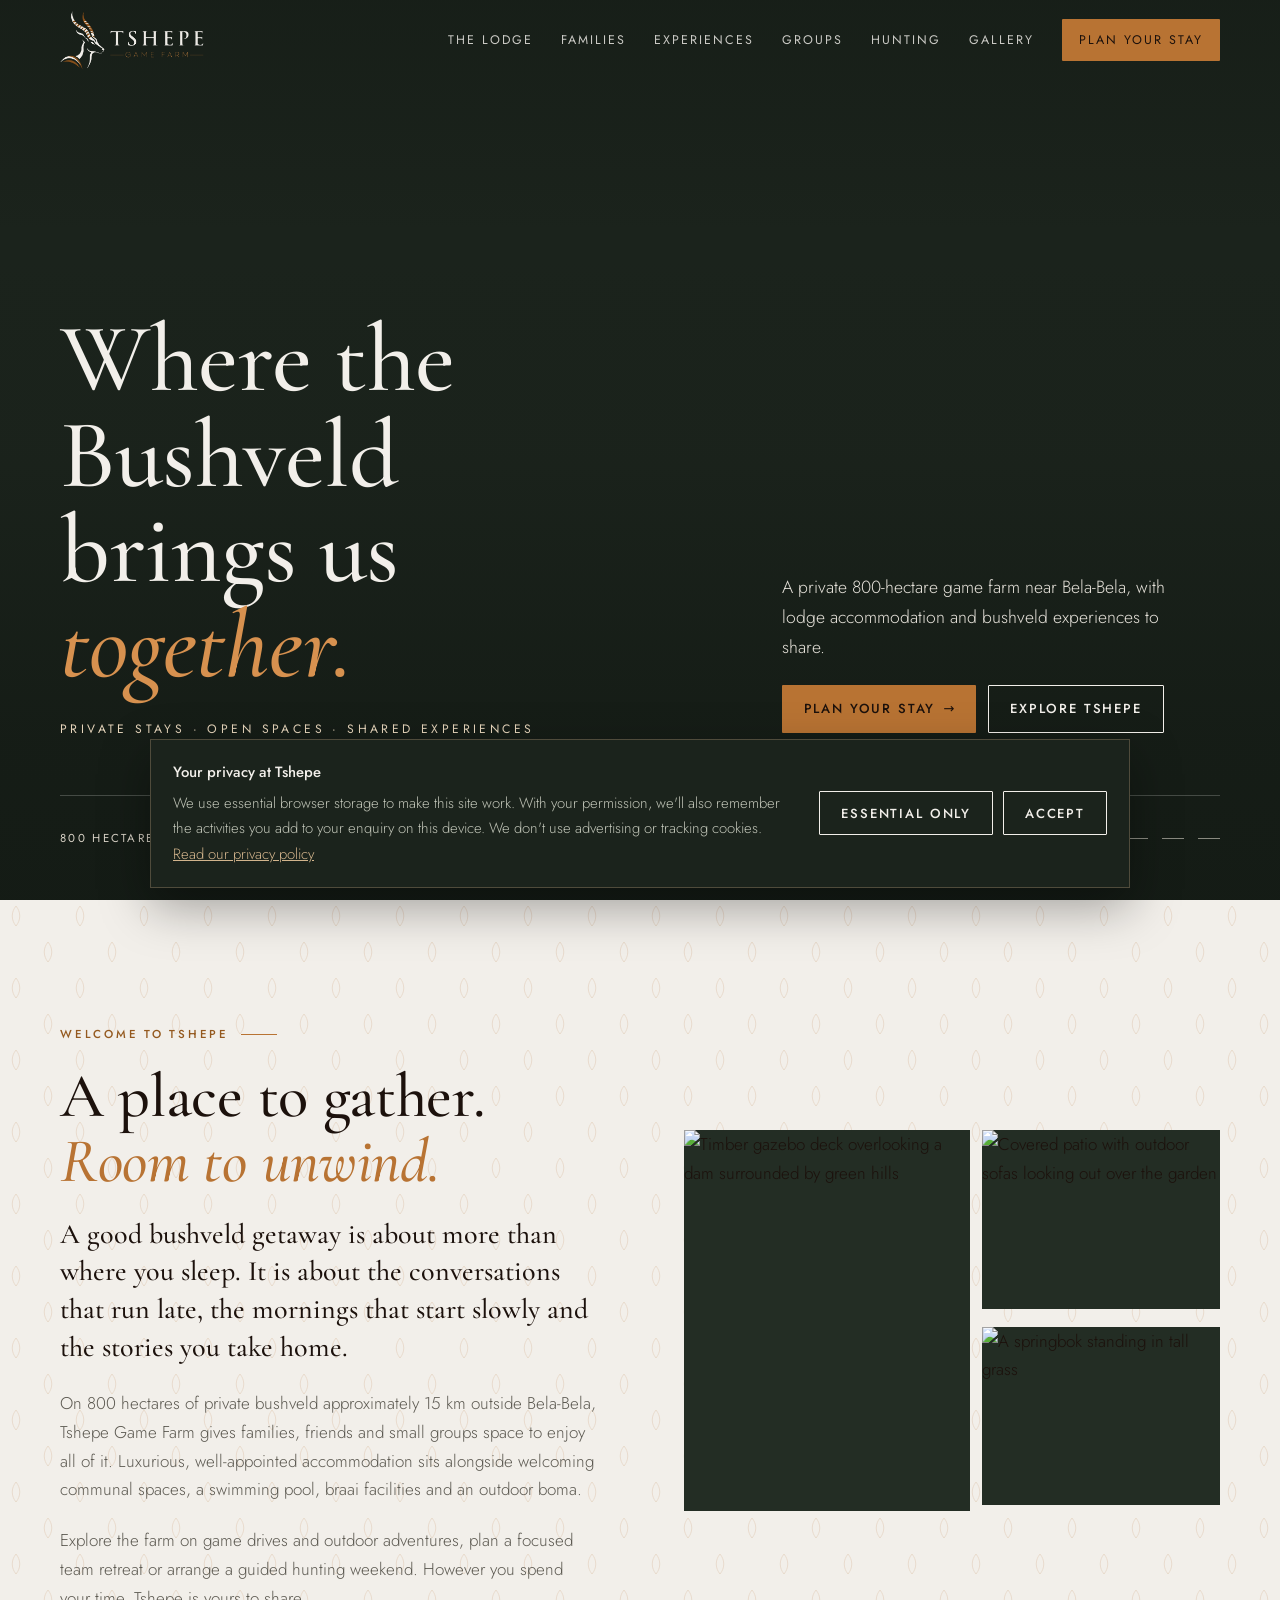
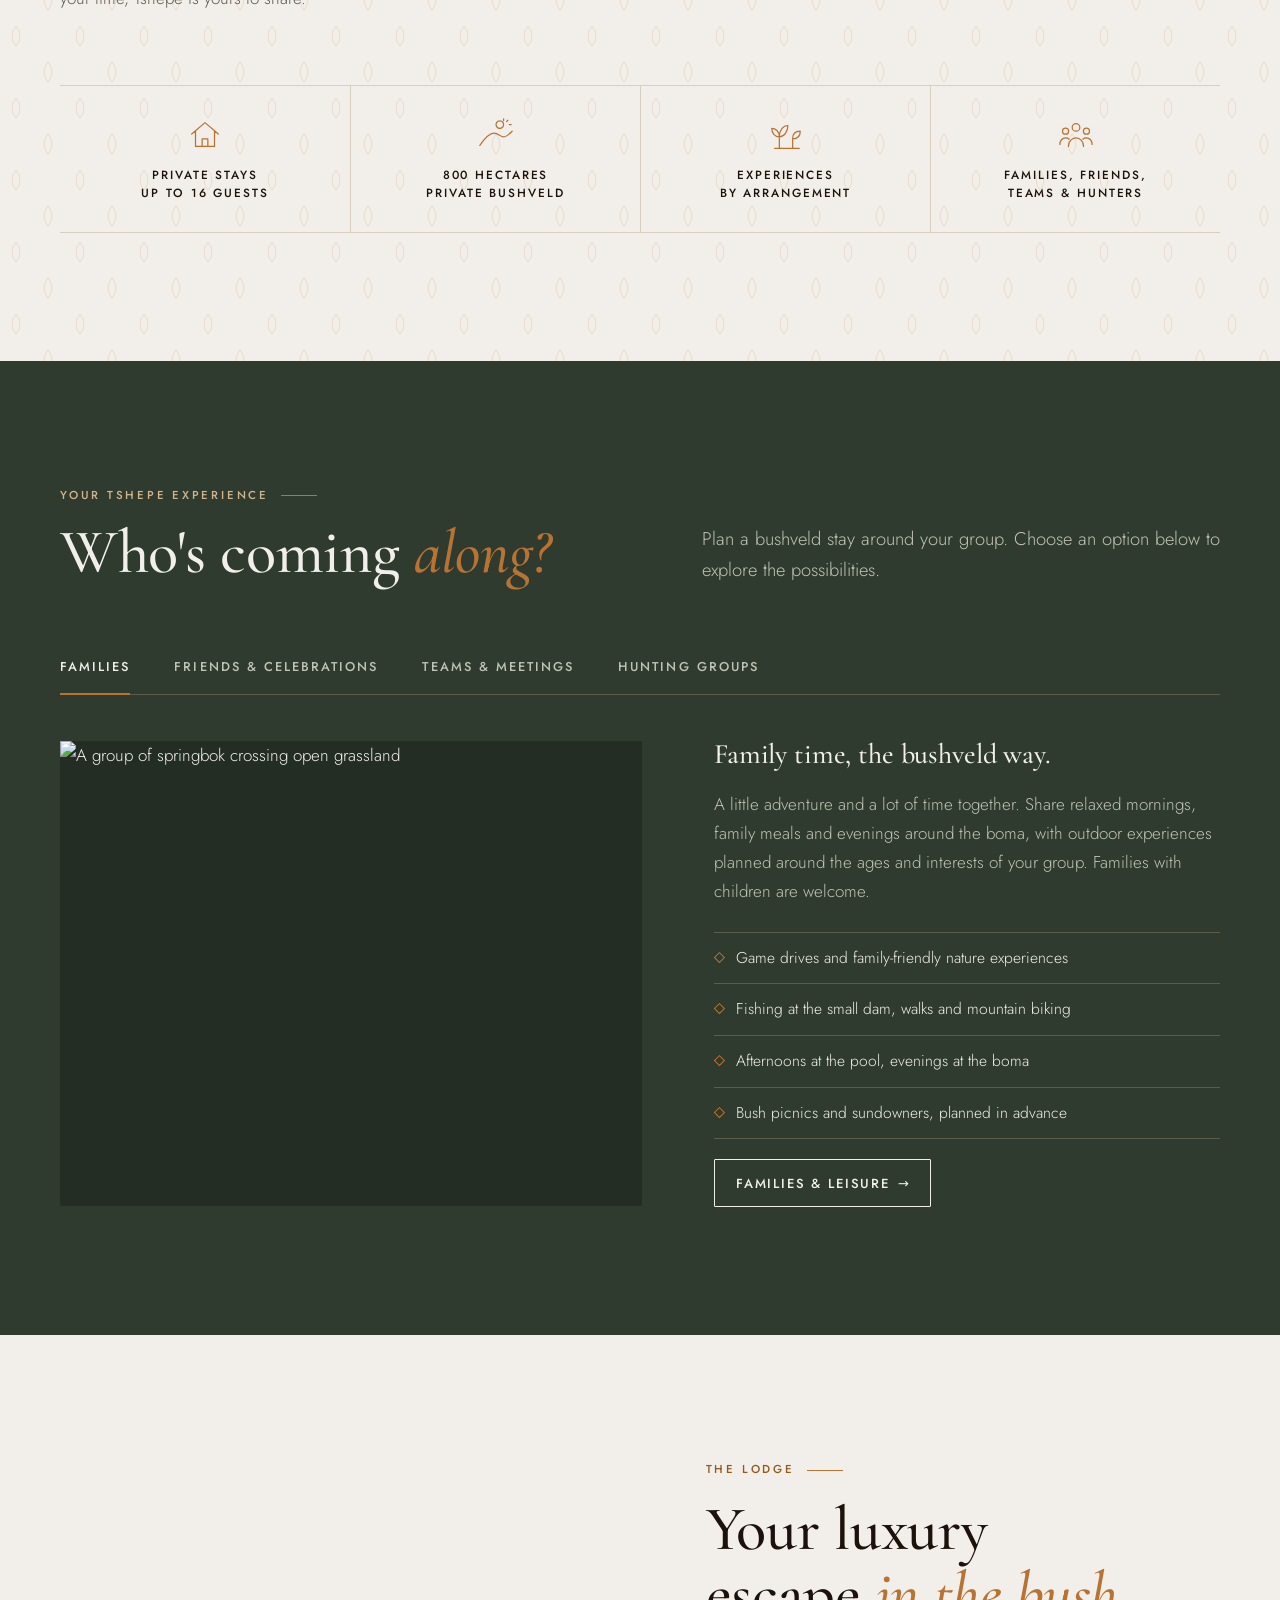
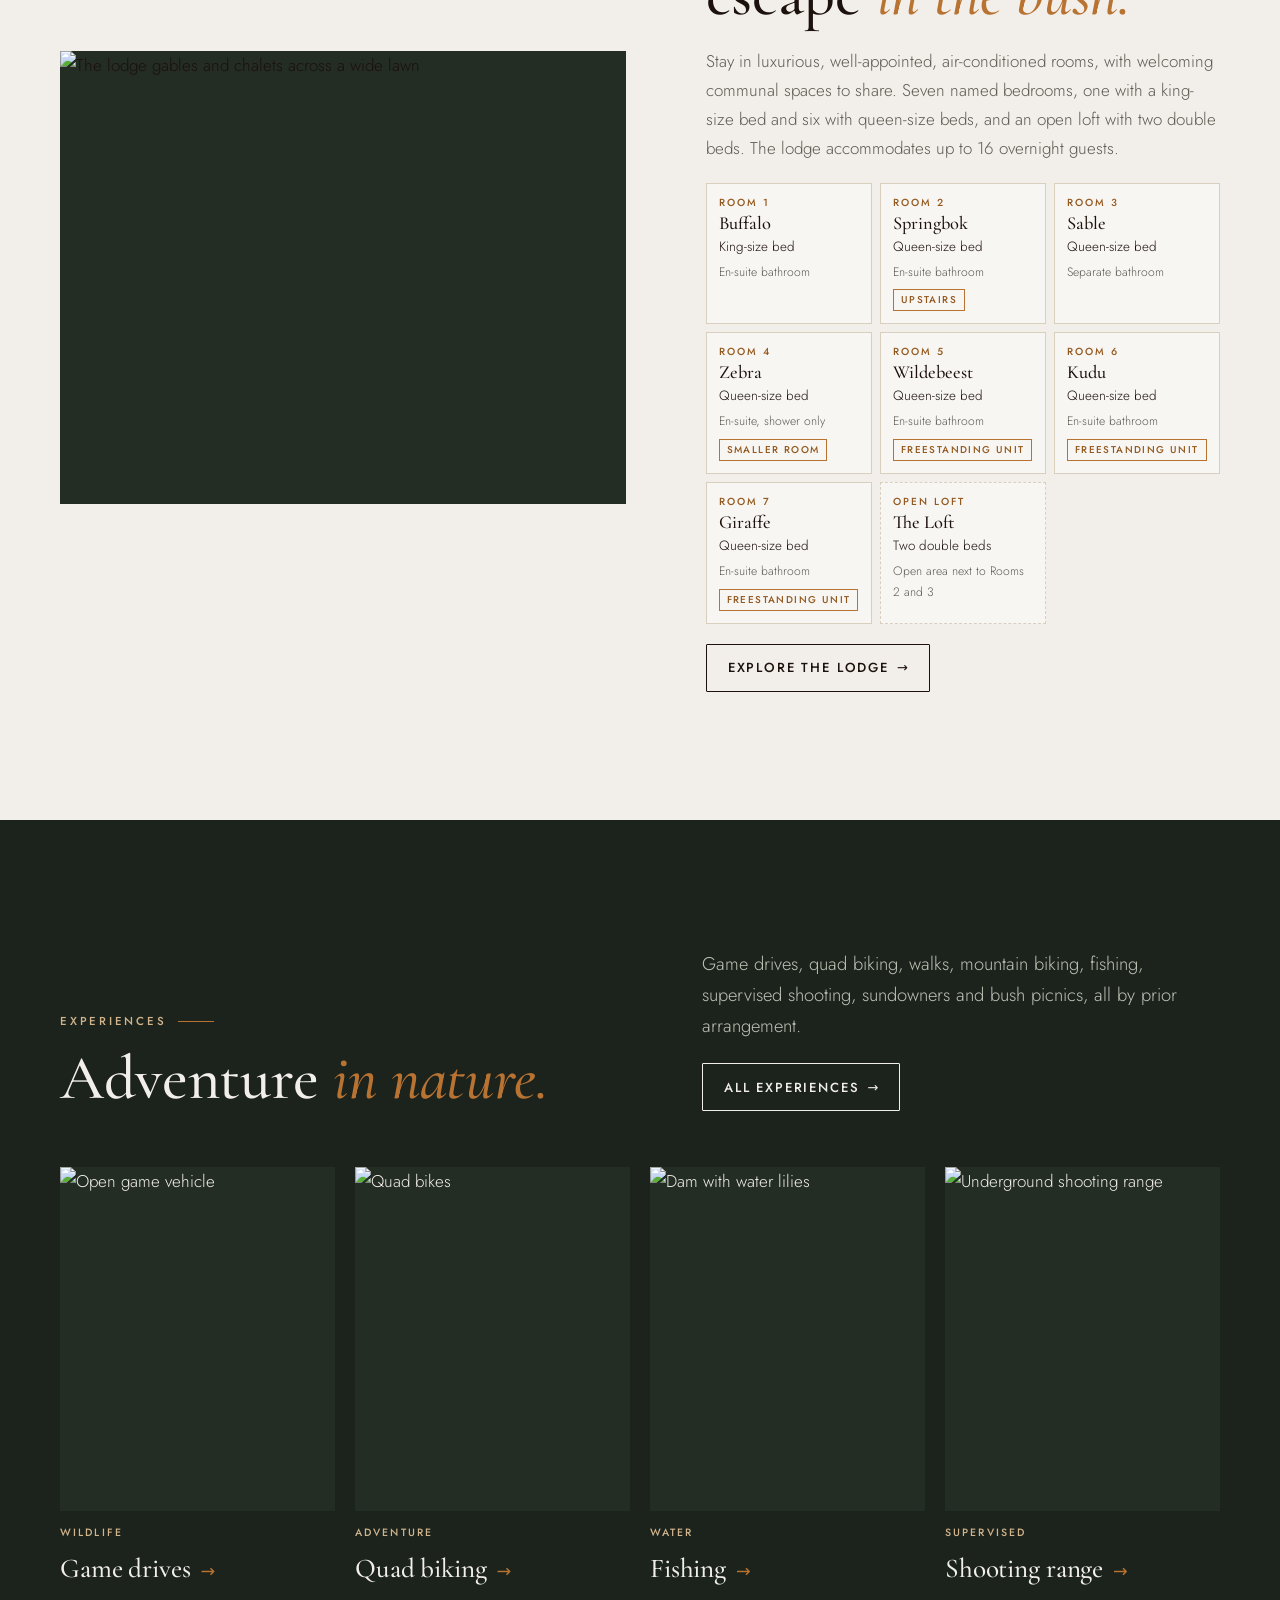
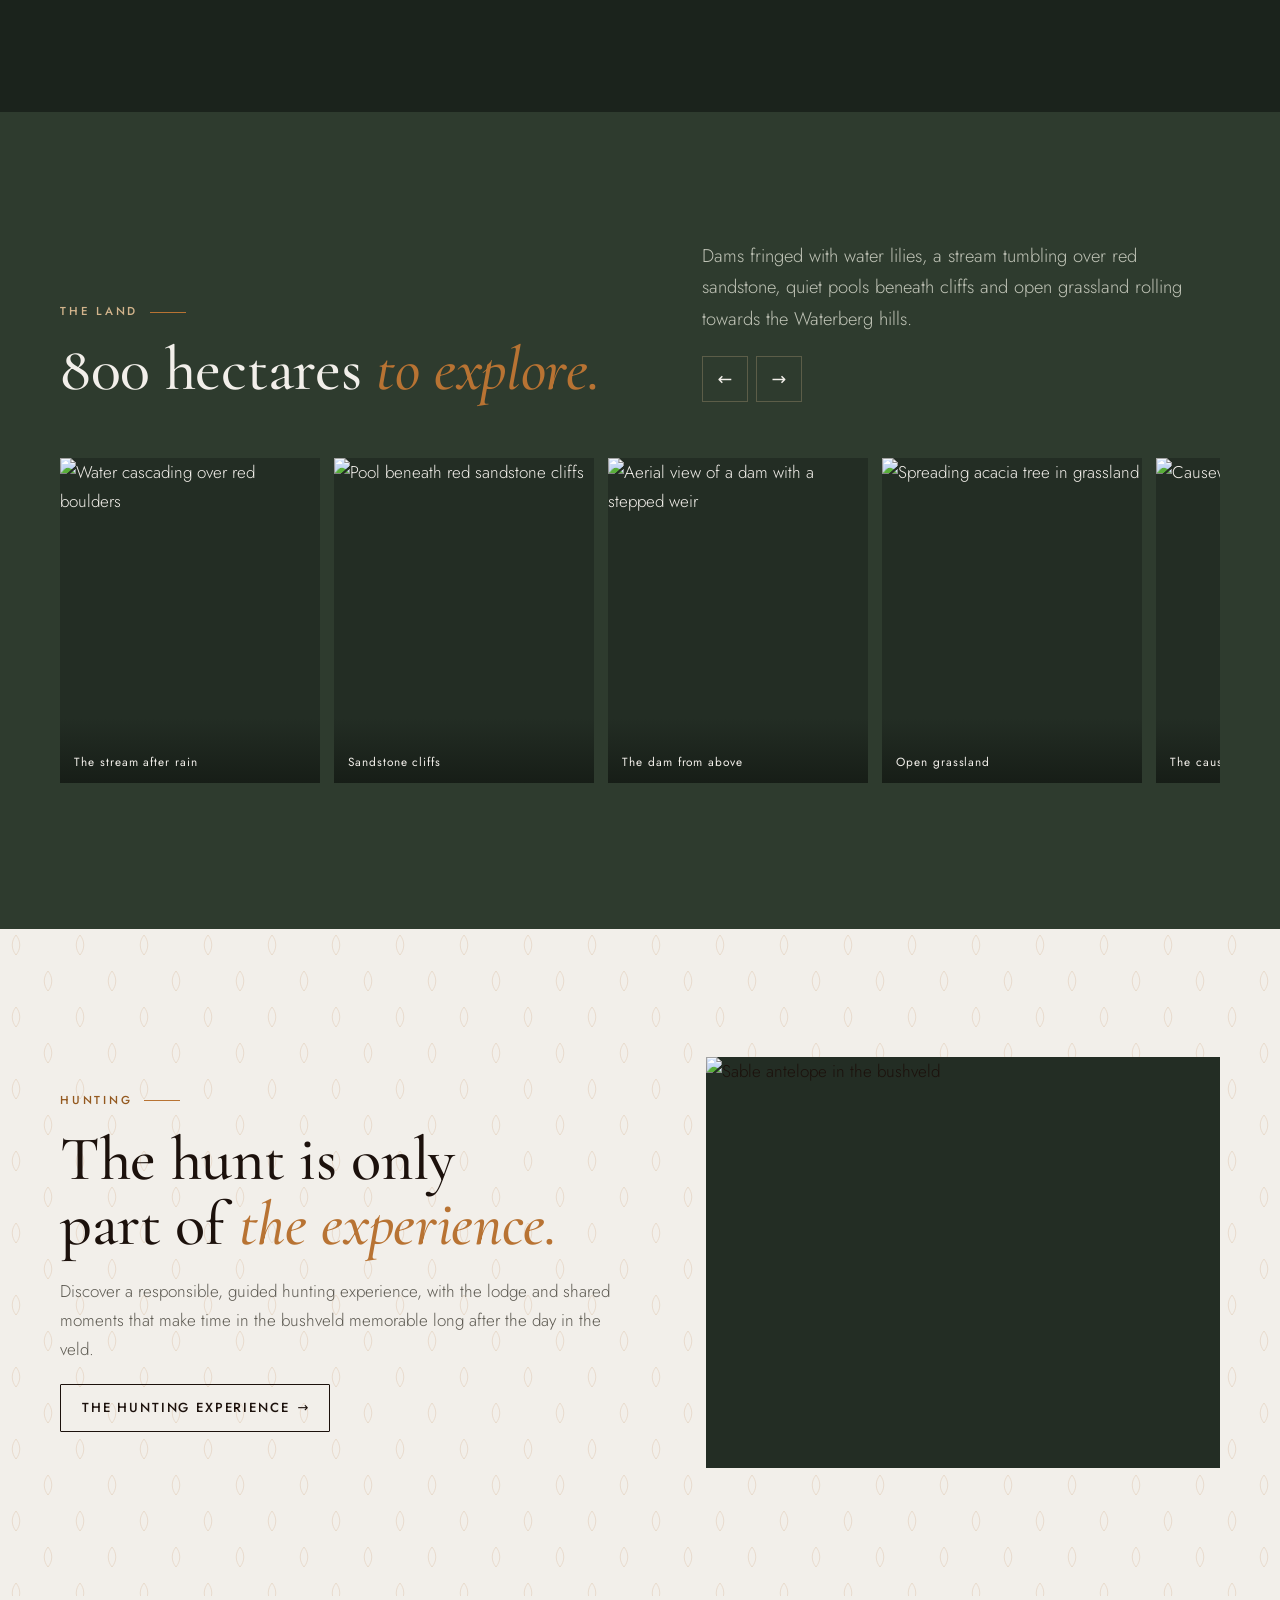
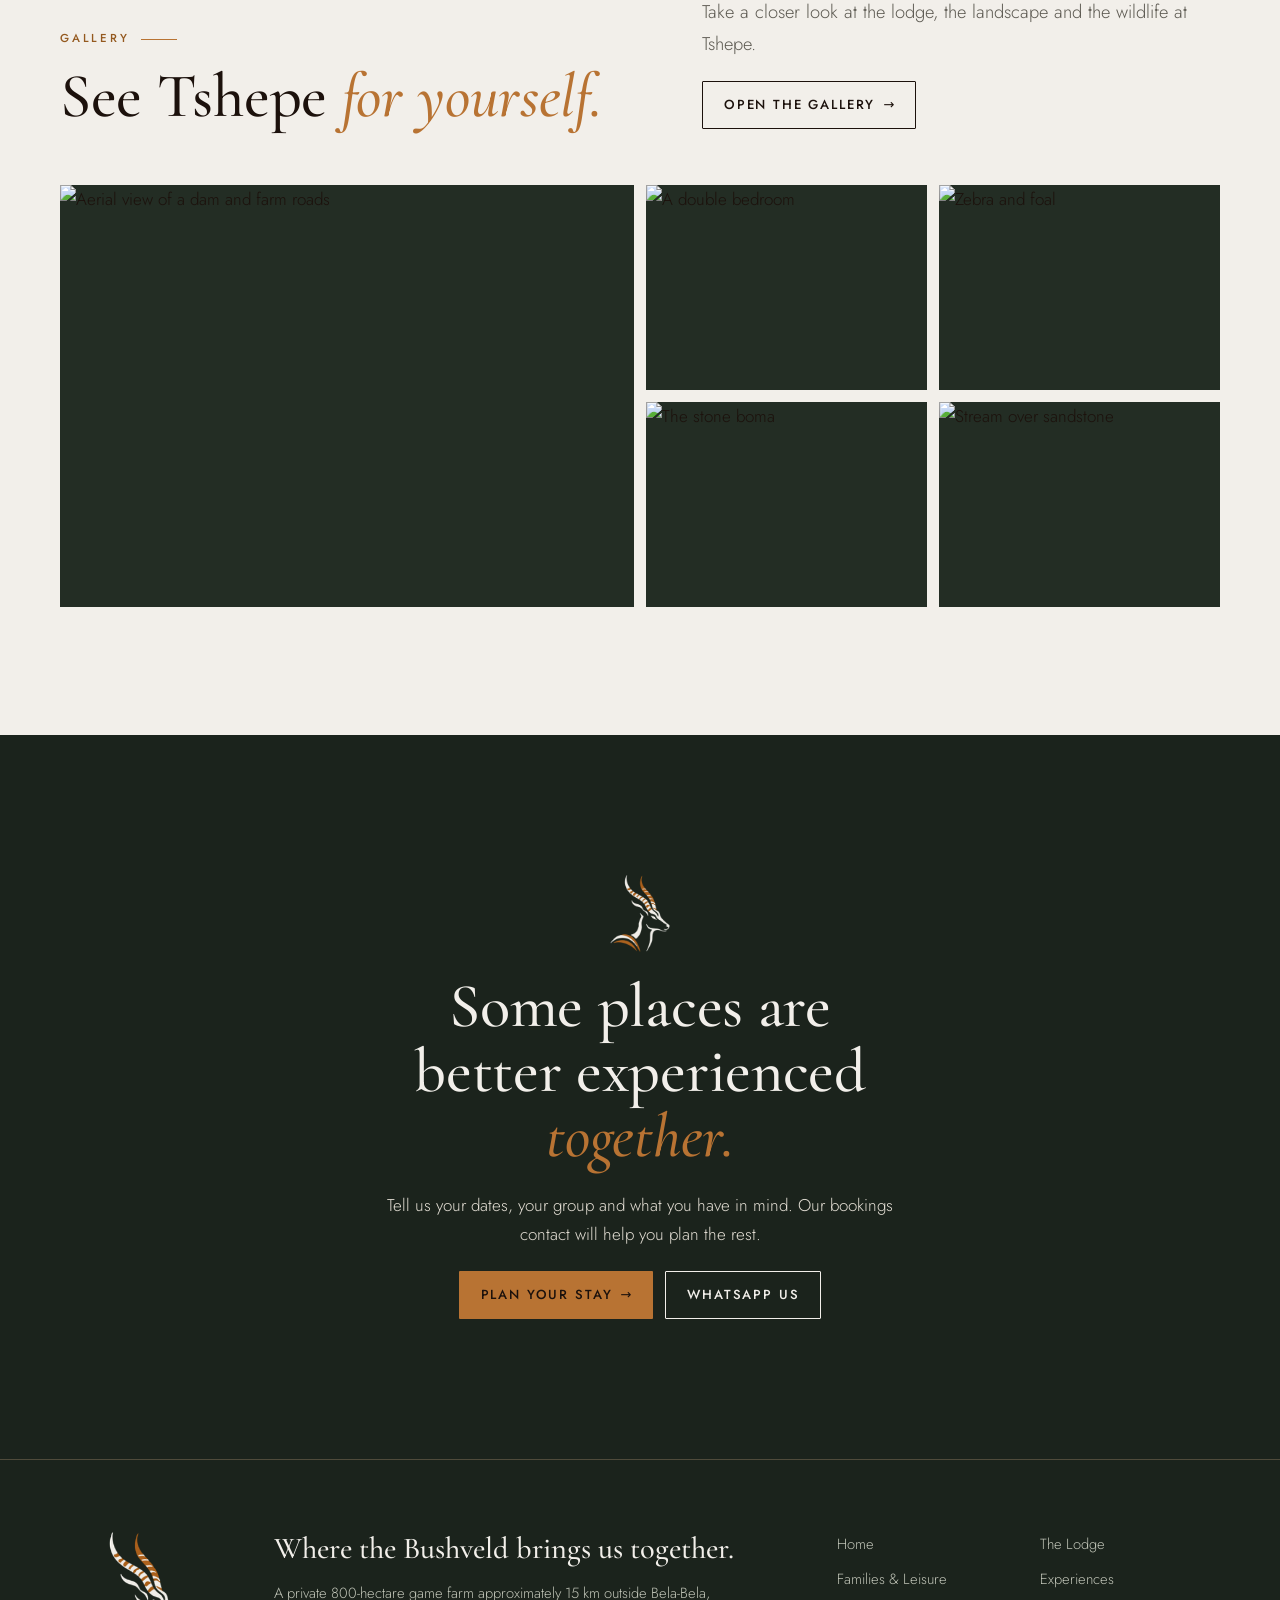
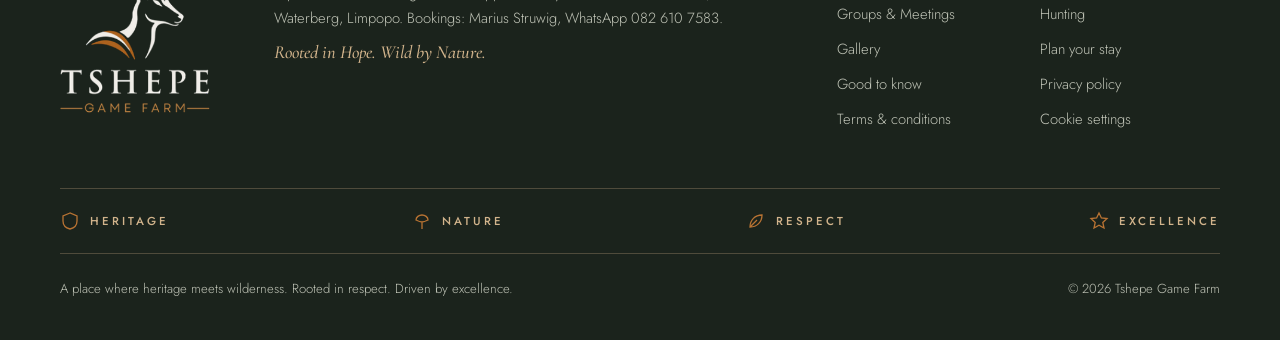
==== commit 56c5376b: "Add files via upload" ====
--- a/index.html
+++ b/index.html
@@ -11,20 +11,30 @@
 <meta property="og:title" content="Tshepe Game Farm | Group Stays near Bela-Bela">
 <meta property="og:description" content="Explore 800 hectares of private bushveld near Bela-Bela, with lodge accommodation and outdoor experiences by arrangement.">
 <meta property="og:url" content="https://tshepe.netlify.app/">
-<meta property="og:image" content="https://tshepe.netlify.app/img/hero-aerial.jpg">
+<meta property="og:image" content="https://tshepe.netlify.app/img/og/og-home.jpg">
+<meta property="og:image:width" content="1200">
+<meta property="og:image:height" content="630">
+<meta property="og:image:alt" content="Aerial view of the Tshepe Game Farm lodge in the bushveld">
+<meta property="og:locale" content="en_ZA">
 <meta name="twitter:card" content="summary_large_image">
+<meta name="twitter:title" content="Tshepe Game Farm | Group Stays near Bela-Bela">
+<meta name="twitter:description" content="Explore 800 hectares of private bushveld near Bela-Bela, with lodge accommodation and outdoor experiences by arrangement.">
+<meta name="twitter:image" content="https://tshepe.netlify.app/img/og/og-home.jpg">
 <meta name="theme-color" content="#2e3b2e">
 <script type="application/ld+json">{"@context": "https://schema.org", "@type": "LodgingBusiness", "name": "Tshepe Game Farm", "description": "A private 800-hectare game farm near Bela-Bela, with lodge accommodation and bushveld experiences to share.", "url": "https://tshepe.netlify.app/", "image": "https://tshepe.netlify.app/img/hero-aerial.jpg", "telephone": "+27 82 610 7583", "address": {"@type": "PostalAddress", "addressLocality": "Bela-Bela", "addressRegion": "Limpopo", "addressCountry": "ZA"}, "slogan": "Where the Bushveld brings us together."}</script>
-<link rel="preconnect" href="https://fonts.googleapis.com">
-<link rel="preconnect" href="https://fonts.gstatic.com" crossorigin>
-<link rel="stylesheet" href="https://fonts.googleapis.com/css2?family=Cinzel:wght@400;500;600&family=Cormorant+Garamond:ital,wght@0,500;0,600;1,500;1,600&family=Jost:wght@300;400;500&display=swap">
+<link rel="preload" href="assets/fonts/jost-300.woff2" as="font" type="font/woff2" crossorigin>
+<link rel="preload" href="assets/fonts/cormorant-garamond-500.woff2" as="font" type="font/woff2" crossorigin>
+<link rel="preload" as="image" type="image/webp" imagesrcset="img/hero-aerial-800.webp 800w, img/hero-aerial-1200.webp 1200w, img/hero-aerial.webp 1600w, img/hero-aerial-2400.webp 2400w" imagesizes="100vw" fetchpriority="high">
 <link rel="stylesheet" href="assets/site.css">
-<link rel="icon" type="image/png" href="img/emblem-dark.png">
+<link rel="icon" href="favicon.ico" sizes="any">
+<link rel="icon" type="image/png" sizes="32x32" href="img/favicon-32.png">
+<link rel="apple-touch-icon" href="apple-touch-icon.png">
+<link rel="manifest" href="site.webmanifest">
 </head>
 <body>
 <header class="site-head" id="head">
   <div class="wrap head-row">
-    <a class="brand" href="index.html"><img src="img/logo-horizontal.png" alt="Tshepe Game Farm, home" width="535" height="215"></a>
+    <a class="brand" href="index.html"><img decoding="async" src="img/logo-horizontal.png" alt="Tshepe Game Farm, home" width="535" height="215"></a>
     <nav class="nav" aria-label="Main">
       <a href="lodge.html">The Lodge</a>
       <a href="families.html">Families</a>
@@ -41,10 +51,10 @@
 <main id="top">
 <section class="hero" aria-label="Welcome">
     <div class="slides" id="slides">
-      <div class="slide on" data-label="The lodge"><img src="img/hero-aerial.jpg" srcset="img/hero-aerial-800.jpg 800w, img/hero-aerial-1200.jpg 1200w, img/hero-aerial.jpg 1600w, img/hero-aerial-2400.jpg 2400w" sizes="100vw" alt="Aerial view of the Tshepe lodge, pool and chalets in the bushveld, with Waterberg hills behind" width="1433" height="802" fetchpriority="high"></div>
-      <div class="slide" data-label="The dams"><img src="img/hero-dam.jpg" srcset="img/hero-dam-800.jpg 800w, img/hero-dam-1200.jpg 1200w, img/hero-dam.jpg 1600w, img/hero-dam-2400.jpg 2400w" sizes="100vw" alt="Aerial view of a dam and farm roads winding through green bushveld" width="1920" height="1081"></div>
-      <div class="slide" data-label="The river"><img src="img/hero-river.jpg" srcset="img/hero-river-800.jpg 800w, img/hero-river-1200.jpg 1200w, img/hero-river.jpg 1600w, img/hero-river-2400.jpg 2400w" sizes="100vw" alt="Water rushing over red sandstone boulders in a stream on the farm" width="1920" height="1081"></div>
-      <div class="slide" data-label="The gorge"><img src="img/hero-gorge.jpg" srcset="img/hero-gorge-800.jpg 800w, img/hero-gorge-1200.jpg 1200w, img/hero-gorge.jpg 1600w, img/hero-gorge-2400.jpg 2400w" sizes="100vw" alt="A quiet pool beneath red sandstone cliffs and dense bush" width="1437" height="806"></div>
+      <div class="slide on" data-label="The lodge"><picture><source type="image/webp" srcset="img/hero-aerial-800.webp 800w, img/hero-aerial-1200.webp 1200w, img/hero-aerial.webp 1600w, img/hero-aerial-2400.webp 2400w" sizes="100vw"><img src="img/hero-aerial.jpg" srcset="img/hero-aerial-800.jpg 800w, img/hero-aerial-1200.jpg 1200w, img/hero-aerial.jpg 1600w, img/hero-aerial-2400.jpg 2400w" sizes="100vw" alt="Aerial view of the Tshepe lodge, pool and chalets in the bushveld, with Waterberg hills behind" width="1433" height="802" fetchpriority="high"></picture></div>
+      <div class="slide" data-label="The dams"><picture><source type="image/webp" data-srcset="img/hero-dam-800.webp 800w, img/hero-dam-1200.webp 1200w, img/hero-dam.webp 1600w, img/hero-dam-2400.webp 2400w" sizes="100vw"><img decoding="async" data-src="img/hero-dam.jpg" data-srcset="img/hero-dam-800.jpg 800w, img/hero-dam-1200.jpg 1200w, img/hero-dam.jpg 1600w, img/hero-dam-2400.jpg 2400w" sizes="100vw" alt="Aerial view of a dam and farm roads winding through green bushveld" width="1920" height="1081"></picture></div>
+      <div class="slide" data-label="The river"><picture><source type="image/webp" data-srcset="img/hero-river-800.webp 800w, img/hero-river-1200.webp 1200w, img/hero-river.webp 1600w, img/hero-river-2400.webp 2400w" sizes="100vw"><img decoding="async" data-src="img/hero-river.jpg" data-srcset="img/hero-river-800.jpg 800w, img/hero-river-1200.jpg 1200w, img/hero-river.jpg 1600w, img/hero-river-2400.jpg 2400w" sizes="100vw" alt="Water rushing over red sandstone boulders in a stream on the farm" width="1920" height="1081"></picture></div>
+      <div class="slide" data-label="The gorge"><picture><source type="image/webp" data-srcset="img/hero-gorge-800.webp 800w, img/hero-gorge-1200.webp 1200w, img/hero-gorge.webp 1600w, img/hero-gorge-2400.webp 2400w" sizes="100vw"><img decoding="async" data-src="img/hero-gorge.jpg" data-srcset="img/hero-gorge-800.jpg 800w, img/hero-gorge-1200.jpg 1200w, img/hero-gorge.jpg 1600w, img/hero-gorge-2400.jpg 2400w" sizes="100vw" alt="A quiet pool beneath red sandstone cliffs and dense bush" width="1437" height="806"></picture></div>
     </div>
     <div class="wrap">
       <div class="hero-grid">
@@ -77,9 +87,9 @@
           <p>Explore the farm on game drives and outdoor adventures, plan a focused team retreat or arrange a guided hunting weekend. However you spend your time, Tshepe is yours to share.</p>
         </div>
         <div class="intro-media">
-          <figure class="ph"><img src="img/gazebo.jpg" srcset="img/gazebo-800.jpg 800w, img/gazebo-1200.jpg 1200w, img/gazebo.jpg 1600w, img/gazebo-2400.jpg 2400w" sizes="(max-width: 760px) 100vw, (max-width: 1100px) 60vw, 50vw" alt="Timber gazebo deck overlooking a dam surrounded by green hills" width="1400" height="788" loading="lazy" style="object-position:30% 50%"></figure>
-          <figure class="ph"><img src="img/patio.jpg" srcset="img/patio-800.jpg 800w, img/patio-1200.jpg 1200w, img/patio.jpg 1600w" sizes="(max-width: 760px) 100vw, (max-width: 1100px) 60vw, 50vw" alt="Covered patio with outdoor sofas looking out over the garden" width="1200" height="675" loading="lazy"></figure>
-          <figure class="ph"><img src="img/springbok.jpg" srcset="img/springbok-800.jpg 800w, img/springbok-1200.jpg 1200w, img/springbok.jpg 1600w, img/springbok-2400.jpg 2400w" sizes="(max-width: 760px) 100vw, (max-width: 1100px) 60vw, 50vw" alt="A springbok standing in tall grass" width="1000" height="563" loading="lazy"></figure>
+          <figure class="ph"><picture><source type="image/webp" srcset="img/gazebo-800.webp 800w, img/gazebo-1200.webp 1200w, img/gazebo.webp 1600w, img/gazebo-2400.webp 2400w" sizes="(max-width: 760px) 100vw, (max-width: 1100px) 60vw, 50vw"><img decoding="async" src="img/gazebo.jpg" srcset="img/gazebo-800.jpg 800w, img/gazebo-1200.jpg 1200w, img/gazebo.jpg 1600w, img/gazebo-2400.jpg 2400w" sizes="(max-width: 760px) 100vw, (max-width: 1100px) 60vw, 50vw" alt="Timber gazebo deck overlooking a dam surrounded by green hills" width="1400" height="788" loading="lazy" style="object-position:30% 50%"></picture></figure>
+          <figure class="ph"><picture><source type="image/webp" srcset="img/patio-800.webp 800w, img/patio-1200.webp 1200w, img/patio.webp 1600w" sizes="(max-width: 760px) 100vw, (max-width: 1100px) 60vw, 50vw"><img decoding="async" src="img/patio.jpg" srcset="img/patio-800.jpg 800w, img/patio-1200.jpg 1200w, img/patio.jpg 1600w" sizes="(max-width: 760px) 100vw, (max-width: 1100px) 60vw, 50vw" alt="Covered patio with outdoor sofas looking out over the garden" width="1200" height="675" loading="lazy"></picture></figure>
+          <figure class="ph"><picture><source type="image/webp" srcset="img/springbok-800.webp 800w, img/springbok-1200.webp 1200w, img/springbok.webp 1600w, img/springbok-2400.webp 2400w" sizes="(max-width: 760px) 100vw, (max-width: 1100px) 60vw, 50vw"><img decoding="async" src="img/springbok.jpg" srcset="img/springbok-800.jpg 800w, img/springbok-1200.jpg 1200w, img/springbok.jpg 1600w, img/springbok-2400.jpg 2400w" sizes="(max-width: 760px) 100vw, (max-width: 1100px) 60vw, 50vw" alt="A springbok standing in tall grass" width="1000" height="563" loading="lazy"></picture></figure>
         </div>
       </div>
       <div class="icons">
@@ -103,39 +113,39 @@
         <button role="tab" id="t-hunt" aria-controls="p-hunt" aria-selected="false" tabindex="-1" data-stay="Hunting">Hunting groups</button>
       </div>
       <div class="aud-panel" role="tabpanel" id="p-fam" aria-labelledby="t-fam">
-        <figure class="ph"><img src="img/springbok-herd.jpg" srcset="img/springbok-herd-800.jpg 800w, img/springbok-herd-1200.jpg 1200w, img/springbok-herd.jpg 1600w, img/springbok-herd-2400.jpg 2400w" sizes="(max-width: 760px) 100vw, (max-width: 1100px) 60vw, 50vw" alt="A group of springbok crossing open grassland" width="1200" height="676" loading="lazy"></figure>
+        <figure class="ph"><picture><source type="image/webp" srcset="img/springbok-herd-800.webp 800w, img/springbok-herd-1200.webp 1200w, img/springbok-herd.webp 1600w, img/springbok-herd-2400.webp 2400w" sizes="(max-width: 760px) 100vw, (max-width: 1100px) 60vw, 50vw"><img decoding="async" src="img/springbok-herd.jpg" srcset="img/springbok-herd-800.jpg 800w, img/springbok-herd-1200.jpg 1200w, img/springbok-herd.jpg 1600w, img/springbok-herd-2400.jpg 2400w" sizes="(max-width: 760px) 100vw, (max-width: 1100px) 60vw, 50vw" alt="A group of springbok crossing open grassland" width="1200" height="676" loading="lazy"></picture></figure>
         <div class="aud-copy">
           <h3>Family time, the bushveld way.</h3>
           <p>A little adventure and a lot of time together. Share relaxed mornings, family meals and evenings around the boma, with outdoor experiences planned around the ages and interests of your group. Families with children are welcome.</p>
           <ul class="aud-list"><li>Game drives and family-friendly nature experiences</li><li>Fishing at the small dam, walks and mountain biking</li><li>Afternoons at the pool, evenings at the boma</li><li>Bush picnics and sundowners, planned in advance</li></ul>
-          <a class="btn btn-copper arrow" href="families.html" style="align-self:flex-start">Families &amp; leisure</a>
+          <a class="btn btn-line arrow" href="families.html" style="align-self:flex-start">Families &amp; leisure</a>
         </div>
       </div>
       <div class="aud-panel" role="tabpanel" id="p-fr" aria-labelledby="t-fr" hidden>
-        <figure class="ph"><img src="img/boma.jpg" srcset="img/boma-800.jpg 800w, img/boma-1200.jpg 1200w, img/boma.jpg 1600w, img/boma-2400.jpg 2400w" sizes="(max-width: 760px) 100vw, (max-width: 1100px) 60vw, 50vw" alt="Sunken stone boma with a fire basket, set on the lawn in front of the lodge" width="1400" height="794" loading="lazy"></figure>
+        <figure class="ph"><picture><source type="image/webp" srcset="img/boma-800.webp 800w, img/boma-1200.webp 1200w, img/boma.webp 1600w, img/boma-2400.webp 2400w" sizes="(max-width: 760px) 100vw, (max-width: 1100px) 60vw, 50vw"><img decoding="async" src="img/boma.jpg" srcset="img/boma-800.jpg 800w, img/boma-1200.jpg 1200w, img/boma.jpg 1600w, img/boma-2400.jpg 2400w" sizes="(max-width: 760px) 100vw, (max-width: 1100px) 60vw, 50vw" alt="Sunken stone boma with a fire basket, set on the lawn in front of the lodge" width="1400" height="794" loading="lazy"></picture></figure>
         <div class="aud-copy">
           <h3>Not just a venue. A weekend together.</h3>
           <p>Birthdays, anniversaries, reunions or simply your favourite people in one place. Share long meals and evenings around the fire, explore the farm by day and make the occasion your own in a private, intimate setting.</p>
           <ul class="aud-list"><li>Lodge accommodation for up to 16 overnight guests</li><li>Indoor, gas and wood braais, plus a pizza oven</li><li>Quad biking, clay pigeon shooting and game drives</li><li>A cook on request, so the host gets to celebrate too</li></ul>
-          <a class="btn btn-copper arrow" href="groups.html" style="align-self:flex-start">Groups &amp; celebrations</a>
+          <a class="btn btn-line arrow" href="groups.html" style="align-self:flex-start">Groups &amp; celebrations</a>
         </div>
       </div>
       <div class="aud-panel" role="tabpanel" id="p-team" aria-labelledby="t-team" hidden>
-        <figure class="ph"><img src="img/dining.jpg" srcset="img/dining-800.jpg 800w, img/dining-1200.jpg 1200w, img/dining.jpg 1600w" sizes="(max-width: 760px) 100vw, (max-width: 1100px) 60vw, 50vw" alt="Long dining table beside a stone wall and pizza oven, with glass doors to the deck" width="800" height="450" loading="lazy"></figure>
+        <figure class="ph"><picture><source type="image/webp" srcset="img/dining-800.webp 800w, img/dining-1200.webp 1200w, img/dining.webp 1600w" sizes="(max-width: 760px) 100vw, (max-width: 1100px) 60vw, 50vw"><img decoding="async" src="img/dining.jpg" srcset="img/dining-800.jpg 800w, img/dining-1200.jpg 1200w, img/dining.jpg 1600w" sizes="(max-width: 760px) 100vw, (max-width: 1100px) 60vw, 50vw" alt="Long dining table beside a stone wall and pizza oven, with glass doors to the deck" width="800" height="450" loading="lazy"></picture></figure>
         <div class="aud-copy">
           <h3>Beyond the boardroom.</h3>
           <p>Fresh surroundings, new perspectives, stronger connections. Bring a small team for strategy sessions and planning days, then step outside for shared experiences that build the kind of trust a boardroom can't.</p>
           <ul class="aud-list"><li>A meeting room for small team sessions</li><li>Spacious dining and lounge areas for working meals</li><li>Supervised shooting, game drives and quad biking</li><li>Seven bedrooms and an open loft</li></ul>
-          <a class="btn btn-copper arrow" href="groups.html" style="align-self:flex-start">Groups &amp; meetings</a>
+          <a class="btn btn-line arrow" href="groups.html" style="align-self:flex-start">Groups &amp; meetings</a>
         </div>
       </div>
       <div class="aud-panel" role="tabpanel" id="p-hunt" aria-labelledby="t-hunt" hidden>
-        <figure class="ph"><img src="img/sable.jpg" srcset="img/sable-800.jpg 800w, img/sable-1200.jpg 1200w, img/sable.jpg 1600w, img/sable-2400.jpg 2400w" sizes="(max-width: 760px) 100vw, (max-width: 1100px) 60vw, 50vw" alt="Sable antelope standing in grassland at the edge of the bush" width="1400" height="788" loading="lazy"></figure>
+        <figure class="ph"><picture><source type="image/webp" srcset="img/sable-800.webp 800w, img/sable-1200.webp 1200w, img/sable.webp 1600w, img/sable-2400.webp 2400w" sizes="(max-width: 760px) 100vw, (max-width: 1100px) 60vw, 50vw"><img decoding="async" src="img/sable.jpg" srcset="img/sable-800.jpg 800w, img/sable-1200.jpg 1200w, img/sable.jpg 1600w, img/sable-2400.jpg 2400w" sizes="(max-width: 760px) 100vw, (max-width: 1100px) 60vw, 50vw" alt="Sable antelope standing in grassland at the edge of the bush" width="1400" height="788" loading="lazy"></picture></figure>
         <div class="aud-copy">
           <h3>The hunt is only part of the experience.</h3>
           <p>Responsible hunting guided by a Professional Hunter (PH) on 800 hectares of private bushveld, with a comfortable lodge to come back to. Ideal for first-time hunters, local groups and corporate outings, and for families who want non-hunters to enjoy the farm too.</p>
           <ul class="aud-list"><li>Underground shooting range and firearm safety guidance</li><li>Hunting quad bikes and a game vehicle</li><li>Hunting options confirmed with Marius for your group</li><li>Butchery and slaughter room for meat processing</li></ul>
-          <a class="btn btn-copper arrow" href="hunting.html" style="align-self:flex-start">The hunting experience</a>
+          <a class="btn btn-line arrow" href="hunting.html" style="align-self:flex-start">The hunting experience</a>
         </div>
       </div>
     
@@ -143,13 +153,13 @@
 </section>
 <section class="band light" aria-labelledby="stayH">
   <div class="wrap split">
-    <figure class="ph"><img src="img/lodge-front.jpg" srcset="img/lodge-front-800.jpg 800w, img/lodge-front-1200.jpg 1200w, img/lodge-front.jpg 1600w, img/lodge-front-2400.jpg 2400w" sizes="(max-width: 760px) 100vw, (max-width: 1100px) 60vw, 50vw" alt="The lodge gables and chalets across a wide lawn" loading="lazy"></figure>
+    <figure class="ph"><picture><source type="image/webp" srcset="img/lodge-front-800.webp 800w, img/lodge-front-1200.webp 1200w, img/lodge-front.webp 1600w, img/lodge-front-2400.webp 2400w" sizes="(max-width: 760px) 100vw, (max-width: 1100px) 60vw, 50vw"><img decoding="async" width="1600" height="898" src="img/lodge-front.jpg" srcset="img/lodge-front-800.jpg 800w, img/lodge-front-1200.jpg 1200w, img/lodge-front.jpg 1600w, img/lodge-front-2400.jpg 2400w" sizes="(max-width: 760px) 100vw, (max-width: 1100px) 60vw, 50vw" alt="The lodge gables and chalets across a wide lawn" loading="lazy"></picture></figure>
     <div class="copy">
       <span class="eyebrow">The Lodge</span>
       <h2 id="stayH">Your luxury escape <em class="ac">in the bush.</em></h2>
       <p>Stay in luxurious, well-appointed, air-conditioned rooms, with welcoming communal spaces to share. Seven named bedrooms, one with a king-size bed and six with queen-size beds, and an open loft with two double beds. The lodge accommodates up to 16 overnight guests.</p>
       <ul class="schedule compact" aria-label="Room schedule"><li class="rs"><span class="rs-n">Room 1</span><b>Buffalo</b><span class="rs-bed"><svg viewBox="0 0 24 16" aria-hidden="true"><path d="M2 14V3M22 14V8M2 10h20M2 8h20v2M5 8V6.5A1.5 1.5 0 0 1 6.5 5h3A1.5 1.5 0 0 1 11 6.5V8M13 8V6.5A1.5 1.5 0 0 1 14.5 5h3A1.5 1.5 0 0 1 19 6.5V8"/></svg>King-size bed</span><span class="rs-meta">En-suite bathroom</span></li><li class="rs"><span class="rs-n">Room 2</span><b>Springbok</b><span class="rs-bed"><svg viewBox="0 0 24 16" aria-hidden="true"><path d="M2 14V3M22 14V8M2 10h20M2 8h20v2M5 8V6.5A1.5 1.5 0 0 1 6.5 5h3A1.5 1.5 0 0 1 11 6.5V8M13 8V6.5A1.5 1.5 0 0 1 14.5 5h3A1.5 1.5 0 0 1 19 6.5V8"/></svg>Queen-size bed</span><span class="rs-meta">En-suite bathroom</span><span class="rs-tag">Upstairs</span></li><li class="rs"><span class="rs-n">Room 3</span><b>Sable</b><span class="rs-bed"><svg viewBox="0 0 24 16" aria-hidden="true"><path d="M2 14V3M22 14V8M2 10h20M2 8h20v2M5 8V6.5A1.5 1.5 0 0 1 6.5 5h3A1.5 1.5 0 0 1 11 6.5V8M13 8V6.5A1.5 1.5 0 0 1 14.5 5h3A1.5 1.5 0 0 1 19 6.5V8"/></svg>Queen-size bed</span><span class="rs-meta">Separate bathroom</span></li><li class="rs"><span class="rs-n">Room 4</span><b>Zebra</b><span class="rs-bed"><svg viewBox="0 0 24 16" aria-hidden="true"><path d="M2 14V3M22 14V8M2 10h20M2 8h20v2M5 8V6.5A1.5 1.5 0 0 1 6.5 5h3A1.5 1.5 0 0 1 11 6.5V8M13 8V6.5A1.5 1.5 0 0 1 14.5 5h3A1.5 1.5 0 0 1 19 6.5V8"/></svg>Queen-size bed</span><span class="rs-meta">En-suite, shower only</span><span class="rs-tag">Smaller room</span></li><li class="rs"><span class="rs-n">Room 5</span><b>Wildebeest</b><span class="rs-bed"><svg viewBox="0 0 24 16" aria-hidden="true"><path d="M2 14V3M22 14V8M2 10h20M2 8h20v2M5 8V6.5A1.5 1.5 0 0 1 6.5 5h3A1.5 1.5 0 0 1 11 6.5V8M13 8V6.5A1.5 1.5 0 0 1 14.5 5h3A1.5 1.5 0 0 1 19 6.5V8"/></svg>Queen-size bed</span><span class="rs-meta">En-suite bathroom</span><span class="rs-tag">Freestanding unit</span></li><li class="rs"><span class="rs-n">Room 6</span><b>Kudu</b><span class="rs-bed"><svg viewBox="0 0 24 16" aria-hidden="true"><path d="M2 14V3M22 14V8M2 10h20M2 8h20v2M5 8V6.5A1.5 1.5 0 0 1 6.5 5h3A1.5 1.5 0 0 1 11 6.5V8M13 8V6.5A1.5 1.5 0 0 1 14.5 5h3A1.5 1.5 0 0 1 19 6.5V8"/></svg>Queen-size bed</span><span class="rs-meta">En-suite bathroom</span><span class="rs-tag">Freestanding unit</span></li><li class="rs"><span class="rs-n">Room 7</span><b>Giraffe</b><span class="rs-bed"><svg viewBox="0 0 24 16" aria-hidden="true"><path d="M2 14V3M22 14V8M2 10h20M2 8h20v2M5 8V6.5A1.5 1.5 0 0 1 6.5 5h3A1.5 1.5 0 0 1 11 6.5V8M13 8V6.5A1.5 1.5 0 0 1 14.5 5h3A1.5 1.5 0 0 1 19 6.5V8"/></svg>Queen-size bed</span><span class="rs-meta">En-suite bathroom</span><span class="rs-tag">Freestanding unit</span></li><li class="rs loft"><span class="rs-n">Open loft</span><b>The Loft</b><span class="rs-bed"><svg viewBox="0 0 24 16" aria-hidden="true"><path d="M2 14V3M22 14V8M2 10h20M2 8h20v2M5 8V6.5A1.5 1.5 0 0 1 6.5 5h3A1.5 1.5 0 0 1 11 6.5V8M13 8V6.5A1.5 1.5 0 0 1 14.5 5h3A1.5 1.5 0 0 1 19 6.5V8"/></svg>Two double beds</span><span class="rs-meta">Open area next to Rooms 2 and 3</span></li></ul>
-      <a class="btn btn-green arrow" href="lodge.html" style="align-self:flex-start">Explore the lodge</a>
+      <a class="btn btn-line arrow" href="lodge.html" style="align-self:flex-start">Explore the lodge</a>
     </div>
   </div>
 </section>
@@ -161,10 +171,10 @@
       <a class="btn btn-line arrow" href="experiences.html" style="align-self:flex-start">All experiences</a></div>
     </div>
     <div class="cards four">
-      <a class="card" href="experiences.html#game-drives"><figure class="ph"><img src="img/game-vehicle.jpg" srcset="img/game-vehicle-800.jpg 800w, img/game-vehicle-1200.jpg 1200w, img/game-vehicle.jpg 1600w" sizes="(max-width: 760px) 100vw, (max-width: 1100px) 60vw, 50vw" alt="Open game vehicle" loading="lazy"></figure><span class="k">Wildlife</span><h3>Game drives</h3></a>
-      <a class="card" href="experiences.html#quad-biking"><figure class="ph"><img src="img/quads.jpg" srcset="img/quads-800.jpg 800w, img/quads-1200.jpg 1200w, img/quads.jpg 1600w" sizes="(max-width: 760px) 100vw, (max-width: 1100px) 60vw, 50vw" alt="Quad bikes" loading="lazy"></figure><span class="k">Adventure</span><h3>Quad biking</h3></a>
-      <a class="card" href="experiences.html#fishing"><figure class="ph"><img src="img/lily-dam.jpg" srcset="img/lily-dam-800.jpg 800w, img/lily-dam-1200.jpg 1200w, img/lily-dam.jpg 1600w, img/lily-dam-2400.jpg 2400w" sizes="(max-width: 760px) 100vw, (max-width: 1100px) 60vw, 50vw" alt="Dam with water lilies" loading="lazy"></figure><span class="k">Water</span><h3>Fishing</h3></a>
-      <a class="card" href="experiences.html#shooting-range"><figure class="ph"><img src="img/range.jpg" srcset="img/range-800.jpg 800w, img/range-1200.jpg 1200w, img/range.jpg 1600w" sizes="(max-width: 760px) 100vw, (max-width: 1100px) 60vw, 50vw" alt="Underground shooting range" loading="lazy"></figure><span class="k">Supervised</span><h3>Shooting range</h3></a>
+      <a class="card" href="experiences.html#game-drives"><figure class="ph"><picture><source type="image/webp" srcset="img/game-vehicle-800.webp 800w, img/game-vehicle-1200.webp 1200w, img/game-vehicle.webp 1600w" sizes="(max-width: 760px) 100vw, (max-width: 1100px) 60vw, 50vw"><img decoding="async" width="1600" height="901" src="img/game-vehicle.jpg" srcset="img/game-vehicle-800.jpg 800w, img/game-vehicle-1200.jpg 1200w, img/game-vehicle.jpg 1600w" sizes="(max-width: 760px) 100vw, (max-width: 1100px) 60vw, 50vw" alt="Open game vehicle" loading="lazy"></picture></figure><span class="k">Wildlife</span><h3>Game drives</h3></a>
+      <a class="card" href="experiences.html#quad-biking"><figure class="ph"><picture><source type="image/webp" srcset="img/quads-800.webp 800w, img/quads-1200.webp 1200w, img/quads.webp 1600w" sizes="(max-width: 760px) 100vw, (max-width: 1100px) 60vw, 50vw"><img decoding="async" width="1600" height="901" src="img/quads.jpg" srcset="img/quads-800.jpg 800w, img/quads-1200.jpg 1200w, img/quads.jpg 1600w" sizes="(max-width: 760px) 100vw, (max-width: 1100px) 60vw, 50vw" alt="Quad bikes" loading="lazy"></picture></figure><span class="k">Adventure</span><h3>Quad biking</h3></a>
+      <a class="card" href="experiences.html#fishing"><figure class="ph"><picture><source type="image/webp" srcset="img/lily-dam-800.webp 800w, img/lily-dam-1200.webp 1200w, img/lily-dam.webp 1600w, img/lily-dam-2400.webp 2400w" sizes="(max-width: 760px) 100vw, (max-width: 1100px) 60vw, 50vw"><img decoding="async" width="1600" height="901" src="img/lily-dam.jpg" srcset="img/lily-dam-800.jpg 800w, img/lily-dam-1200.jpg 1200w, img/lily-dam.jpg 1600w, img/lily-dam-2400.jpg 2400w" sizes="(max-width: 760px) 100vw, (max-width: 1100px) 60vw, 50vw" alt="Dam with water lilies" loading="lazy"></picture></figure><span class="k">Water</span><h3>Fishing</h3></a>
+      <a class="card" href="experiences.html#shooting-range"><figure class="ph"><picture><source type="image/webp" srcset="img/range-800.webp 800w, img/range-1200.webp 1200w, img/range.webp 1600w" sizes="(max-width: 760px) 100vw, (max-width: 1100px) 60vw, 50vw"><img decoding="async" width="1600" height="901" src="img/range.jpg" srcset="img/range-800.jpg 800w, img/range-1200.jpg 1200w, img/range.jpg 1600w" sizes="(max-width: 760px) 100vw, (max-width: 1100px) 60vw, 50vw" alt="Underground shooting range" loading="lazy"></picture></figure><span class="k">Supervised</span><h3>Shooting range</h3></a>
     </div>
   </div>
 </section>
@@ -177,26 +187,26 @@
     <div class="rail-ctrl"><button type="button" data-prev aria-label="Previous photos">←</button><button type="button" data-next aria-label="Next photos">→</button></div></div>
   </div>
   <div class="land-rail" tabindex="0" aria-label="Photos of the farm landscape">
-        <figure class="ph"><img src="img/cascade.jpg" srcset="img/cascade-800.jpg 800w, img/cascade-1200.jpg 1200w, img/cascade.jpg 1600w" sizes="(max-width: 760px) 100vw, (max-width: 1100px) 60vw, 50vw" alt="Water cascading over red boulders" width="1200" height="676" loading="lazy" style="object-position:40% 50%"><figcaption>The stream after rain</figcaption></figure>
-        <figure class="ph"><img src="img/cliffs.jpg" srcset="img/cliffs-800.jpg 800w, img/cliffs-1200.jpg 1200w, img/cliffs.jpg 1600w" sizes="(max-width: 760px) 100vw, (max-width: 1100px) 60vw, 50vw" alt="Pool beneath red sandstone cliffs" width="1000" height="563" loading="lazy"><figcaption>Sandstone cliffs</figcaption></figure>
-        <figure class="ph"><img src="img/aerial-weir.jpg" srcset="img/aerial-weir-800.jpg 800w, img/aerial-weir-1200.jpg 1200w, img/aerial-weir.jpg 1600w" sizes="(max-width: 760px) 100vw, (max-width: 1100px) 60vw, 50vw" alt="Aerial view of a dam with a stepped weir" width="1400" height="781" loading="lazy" style="object-position:55% 50%"><figcaption>The dam from above</figcaption></figure>
-        <figure class="ph"><img src="img/acacia.jpg" srcset="img/acacia-800.jpg 800w, img/acacia-1200.jpg 1200w, img/acacia.jpg 1600w" sizes="(max-width: 760px) 100vw, (max-width: 1100px) 60vw, 50vw" alt="Spreading acacia tree in grassland" width="1000" height="563" loading="lazy"><figcaption>Open grassland</figcaption></figure>
-        <figure class="ph"><img src="img/causeway.jpg" srcset="img/causeway-800.jpg 800w, img/causeway-1200.jpg 1200w, img/causeway.jpg 1600w" sizes="(max-width: 760px) 100vw, (max-width: 1100px) 60vw, 50vw" alt="Causeway crossing beside a dam" width="1200" height="672" loading="lazy"><figcaption>The causeway</figcaption></figure>
-        <figure class="ph"><img src="img/river.jpg" srcset="img/river-800.jpg 800w, img/river-1200.jpg 1200w, img/river.jpg 1600w" sizes="(max-width: 760px) 100vw, (max-width: 1100px) 60vw, 50vw" alt="Calm river reflecting trees and sky" width="1200" height="674" loading="lazy"><figcaption>Still water</figcaption></figure>
-        <figure class="ph"><img src="img/hills.jpg" srcset="img/hills-800.jpg 800w, img/hills-1200.jpg 1200w, img/hills.jpg 1600w" sizes="(max-width: 760px) 100vw, (max-width: 1100px) 60vw, 50vw" alt="Grassland with bush-covered hills" width="1400" height="788" loading="lazy"><figcaption>Towards the hills</figcaption></figure>
-        <figure class="ph"><img src="img/weir.jpg" srcset="img/weir-800.jpg 800w, img/weir-1200.jpg 1200w, img/weir.jpg 1600w" sizes="(max-width: 760px) 100vw, (max-width: 1100px) 60vw, 50vw" alt="Small weir below a rocky ridge" width="1200" height="676" loading="lazy"><figcaption>The weir</figcaption></figure>
+        <figure class="ph"><picture><source type="image/webp" srcset="img/cascade-800.webp 800w, img/cascade-1200.webp 1200w, img/cascade.webp 1600w" sizes="(max-width: 760px) 100vw, (max-width: 1100px) 60vw, 50vw"><img decoding="async" src="img/cascade.jpg" srcset="img/cascade-800.jpg 800w, img/cascade-1200.jpg 1200w, img/cascade.jpg 1600w" sizes="(max-width: 760px) 100vw, (max-width: 1100px) 60vw, 50vw" alt="Water cascading over red boulders" width="1200" height="676" loading="lazy" style="object-position:40% 50%"></picture><figcaption>The stream after rain</figcaption></figure>
+        <figure class="ph"><picture><source type="image/webp" srcset="img/cliffs-800.webp 800w, img/cliffs-1200.webp 1200w, img/cliffs.webp 1600w" sizes="(max-width: 760px) 100vw, (max-width: 1100px) 60vw, 50vw"><img decoding="async" src="img/cliffs.jpg" srcset="img/cliffs-800.jpg 800w, img/cliffs-1200.jpg 1200w, img/cliffs.jpg 1600w" sizes="(max-width: 760px) 100vw, (max-width: 1100px) 60vw, 50vw" alt="Pool beneath red sandstone cliffs" width="1000" height="563" loading="lazy"></picture><figcaption>Sandstone cliffs</figcaption></figure>
+        <figure class="ph"><picture><source type="image/webp" srcset="img/aerial-weir-800.webp 800w, img/aerial-weir-1200.webp 1200w, img/aerial-weir.webp 1600w" sizes="(max-width: 760px) 100vw, (max-width: 1100px) 60vw, 50vw"><img decoding="async" src="img/aerial-weir.jpg" srcset="img/aerial-weir-800.jpg 800w, img/aerial-weir-1200.jpg 1200w, img/aerial-weir.jpg 1600w" sizes="(max-width: 760px) 100vw, (max-width: 1100px) 60vw, 50vw" alt="Aerial view of a dam with a stepped weir" width="1400" height="781" loading="lazy" style="object-position:55% 50%"></picture><figcaption>The dam from above</figcaption></figure>
+        <figure class="ph"><picture><source type="image/webp" srcset="img/acacia-800.webp 800w, img/acacia-1200.webp 1200w, img/acacia.webp 1600w" sizes="(max-width: 760px) 100vw, (max-width: 1100px) 60vw, 50vw"><img decoding="async" src="img/acacia.jpg" srcset="img/acacia-800.jpg 800w, img/acacia-1200.jpg 1200w, img/acacia.jpg 1600w" sizes="(max-width: 760px) 100vw, (max-width: 1100px) 60vw, 50vw" alt="Spreading acacia tree in grassland" width="1000" height="563" loading="lazy"></picture><figcaption>Open grassland</figcaption></figure>
+        <figure class="ph"><picture><source type="image/webp" srcset="img/causeway-800.webp 800w, img/causeway-1200.webp 1200w, img/causeway.webp 1600w" sizes="(max-width: 760px) 100vw, (max-width: 1100px) 60vw, 50vw"><img decoding="async" src="img/causeway.jpg" srcset="img/causeway-800.jpg 800w, img/causeway-1200.jpg 1200w, img/causeway.jpg 1600w" sizes="(max-width: 760px) 100vw, (max-width: 1100px) 60vw, 50vw" alt="Causeway crossing beside a dam" width="1200" height="672" loading="lazy"></picture><figcaption>The causeway</figcaption></figure>
+        <figure class="ph"><picture><source type="image/webp" srcset="img/river-800.webp 800w, img/river-1200.webp 1200w, img/river.webp 1600w" sizes="(max-width: 760px) 100vw, (max-width: 1100px) 60vw, 50vw"><img decoding="async" src="img/river.jpg" srcset="img/river-800.jpg 800w, img/river-1200.jpg 1200w, img/river.jpg 1600w" sizes="(max-width: 760px) 100vw, (max-width: 1100px) 60vw, 50vw" alt="Calm river reflecting trees and sky" width="1200" height="674" loading="lazy"></picture><figcaption>Still water</figcaption></figure>
+        <figure class="ph"><picture><source type="image/webp" srcset="img/hills-800.webp 800w, img/hills-1200.webp 1200w, img/hills.webp 1600w" sizes="(max-width: 760px) 100vw, (max-width: 1100px) 60vw, 50vw"><img decoding="async" src="img/hills.jpg" srcset="img/hills-800.jpg 800w, img/hills-1200.jpg 1200w, img/hills.jpg 1600w" sizes="(max-width: 760px) 100vw, (max-width: 1100px) 60vw, 50vw" alt="Grassland with bush-covered hills" width="1400" height="788" loading="lazy"></picture><figcaption>Towards the hills</figcaption></figure>
+        <figure class="ph"><picture><source type="image/webp" srcset="img/weir-800.webp 800w, img/weir-1200.webp 1200w, img/weir.webp 1600w" sizes="(max-width: 760px) 100vw, (max-width: 1100px) 60vw, 50vw"><img decoding="async" src="img/weir.jpg" srcset="img/weir-800.jpg 800w, img/weir-1200.jpg 1200w, img/weir.jpg 1600w" sizes="(max-width: 760px) 100vw, (max-width: 1100px) 60vw, 50vw" alt="Small weir below a rocky ridge" width="1200" height="676" loading="lazy"></picture><figcaption>The weir</figcaption></figure>
       </div>
 </div>
   </div>
 </section>
 <section class="band light pattern" aria-labelledby="huntTeaserH">
   <div class="wrap split rev">
-    <figure class="ph"><img src="img/sable.jpg" srcset="img/sable-800.jpg 800w, img/sable-1200.jpg 1200w, img/sable.jpg 1600w, img/sable-2400.jpg 2400w" sizes="(max-width: 760px) 100vw, (max-width: 1100px) 60vw, 50vw" alt="Sable antelope in the bushveld" loading="lazy"></figure>
+    <figure class="ph"><picture><source type="image/webp" srcset="img/sable-800.webp 800w, img/sable-1200.webp 1200w, img/sable.webp 1600w, img/sable-2400.webp 2400w" sizes="(max-width: 760px) 100vw, (max-width: 1100px) 60vw, 50vw"><img decoding="async" width="1600" height="901" src="img/sable.jpg" srcset="img/sable-800.jpg 800w, img/sable-1200.jpg 1200w, img/sable.jpg 1600w, img/sable-2400.jpg 2400w" sizes="(max-width: 760px) 100vw, (max-width: 1100px) 60vw, 50vw" alt="Sable antelope in the bushveld" loading="lazy"></picture></figure>
     <div class="copy">
       <span class="eyebrow">Hunting</span>
       <h2 id="huntTeaserH">The hunt is only part of <em class="ac">the experience.</em></h2>
       <p>Discover a responsible, guided hunting experience, with the lodge and shared moments that make time in the bushveld memorable long after the day in the veld.</p>
-      <a class="btn btn-green arrow" href="hunting.html" style="align-self:flex-start">The hunting experience</a>
+      <a class="btn btn-line arrow" href="hunting.html" style="align-self:flex-start">The hunting experience</a>
     </div>
   </div>
 </section>
@@ -204,21 +214,21 @@
   <div class="wrap">
     <div class="sec-head">
       <div><span class="eyebrow">Gallery</span><h2 id="galTeaserH">See Tshepe <em class="ac">for yourself.</em></h2></div>
-      <div style="gap:22px"><p class="lede">Take a closer look at the lodge, the landscape and the wildlife at Tshepe.</p><a class="btn btn-green arrow" href="gallery.html" style="align-self:flex-start">Open the gallery</a></div>
+      <div style="gap:22px"><p class="lede">Take a closer look at the lodge, the landscape and the wildlife at Tshepe.</p><a class="btn btn-line arrow" href="gallery.html" style="align-self:flex-start">Open the gallery</a></div>
     </div>
     <div class="gal-teaser">
-      <figure class="ph"><img src="img/hero-dam.jpg" srcset="img/hero-dam-800.jpg 800w, img/hero-dam-1200.jpg 1200w, img/hero-dam.jpg 1600w, img/hero-dam-2400.jpg 2400w" sizes="(max-width: 760px) 100vw, (max-width: 1100px) 60vw, 50vw" alt="Aerial view of a dam and farm roads" loading="lazy"></figure>
-      <figure class="ph"><img src="img/bed-2.jpg" srcset="img/bed-2-800.jpg 800w, img/bed-2-1200.jpg 1200w, img/bed-2.jpg 1600w" sizes="(max-width: 760px) 100vw, (max-width: 1100px) 60vw, 50vw" alt="A double bedroom" loading="lazy"></figure>
-      <figure class="ph"><img src="img/zebra.jpg" srcset="img/zebra-800.jpg 800w, img/zebra-1200.jpg 1200w, img/zebra.jpg 1600w" sizes="(max-width: 760px) 100vw, (max-width: 1100px) 60vw, 50vw" alt="Zebra and foal" loading="lazy"></figure>
-      <figure class="ph"><img src="img/boma.jpg" srcset="img/boma-800.jpg 800w, img/boma-1200.jpg 1200w, img/boma.jpg 1600w, img/boma-2400.jpg 2400w" sizes="(max-width: 760px) 100vw, (max-width: 1100px) 60vw, 50vw" alt="The stone boma" loading="lazy"></figure>
-      <figure class="ph"><img src="img/cascade.jpg" srcset="img/cascade-800.jpg 800w, img/cascade-1200.jpg 1200w, img/cascade.jpg 1600w" sizes="(max-width: 760px) 100vw, (max-width: 1100px) 60vw, 50vw" alt="Stream over sandstone" loading="lazy"></figure>
+      <figure class="ph"><picture><source type="image/webp" srcset="img/hero-dam-800.webp 800w, img/hero-dam-1200.webp 1200w, img/hero-dam.webp 1600w, img/hero-dam-2400.webp 2400w" sizes="(max-width: 760px) 100vw, (max-width: 1100px) 60vw, 50vw"><img decoding="async" width="1600" height="901" src="img/hero-dam.jpg" srcset="img/hero-dam-800.jpg 800w, img/hero-dam-1200.jpg 1200w, img/hero-dam.jpg 1600w, img/hero-dam-2400.jpg 2400w" sizes="(max-width: 760px) 100vw, (max-width: 1100px) 60vw, 50vw" alt="Aerial view of a dam and farm roads" loading="lazy"></picture></figure>
+      <figure class="ph"><picture><source type="image/webp" srcset="img/bed-2-800.webp 800w, img/bed-2-1200.webp 1200w, img/bed-2.webp 1600w" sizes="(max-width: 760px) 100vw, (max-width: 1100px) 60vw, 50vw"><img decoding="async" width="1600" height="900" src="img/bed-2.jpg" srcset="img/bed-2-800.jpg 800w, img/bed-2-1200.jpg 1200w, img/bed-2.jpg 1600w" sizes="(max-width: 760px) 100vw, (max-width: 1100px) 60vw, 50vw" alt="A double bedroom" loading="lazy"></picture></figure>
+      <figure class="ph"><picture><source type="image/webp" srcset="img/zebra-800.webp 800w, img/zebra-1200.webp 1200w, img/zebra.webp 1600w" sizes="(max-width: 760px) 100vw, (max-width: 1100px) 60vw, 50vw"><img decoding="async" width="1600" height="899" src="img/zebra.jpg" srcset="img/zebra-800.jpg 800w, img/zebra-1200.jpg 1200w, img/zebra.jpg 1600w" sizes="(max-width: 760px) 100vw, (max-width: 1100px) 60vw, 50vw" alt="Zebra and foal" loading="lazy"></picture></figure>
+      <figure class="ph"><picture><source type="image/webp" srcset="img/boma-800.webp 800w, img/boma-1200.webp 1200w, img/boma.webp 1600w, img/boma-2400.webp 2400w" sizes="(max-width: 760px) 100vw, (max-width: 1100px) 60vw, 50vw"><img decoding="async" width="1600" height="907" src="img/boma.jpg" srcset="img/boma-800.jpg 800w, img/boma-1200.jpg 1200w, img/boma.jpg 1600w, img/boma-2400.jpg 2400w" sizes="(max-width: 760px) 100vw, (max-width: 1100px) 60vw, 50vw" alt="The stone boma" loading="lazy"></picture></figure>
+      <figure class="ph"><picture><source type="image/webp" srcset="img/cascade-800.webp 800w, img/cascade-1200.webp 1200w, img/cascade.webp 1600w" sizes="(max-width: 760px) 100vw, (max-width: 1100px) 60vw, 50vw"><img decoding="async" width="1600" height="901" src="img/cascade.jpg" srcset="img/cascade-800.jpg 800w, img/cascade-1200.jpg 1200w, img/cascade.jpg 1600w" sizes="(max-width: 760px) 100vw, (max-width: 1100px) 60vw, 50vw" alt="Stream over sandstone" loading="lazy"></picture></figure>
     </div>
   </div>
 </section>
 <section class="cta-band" aria-label="Plan your stay">
-  <img src="img/hero-aerial.jpg" srcset="img/hero-aerial-800.jpg 800w, img/hero-aerial-1200.jpg 1200w, img/hero-aerial.jpg 1600w, img/hero-aerial-2400.jpg 2400w" sizes="100vw" alt="" loading="lazy">
-  <div class="wrap">
-    <img src="img/emblem-dark.png" alt="" width="60" style="width:60px">
+  <picture><source type="image/webp" srcset="img/hero-aerial-800.webp 800w, img/hero-aerial-1200.webp 1200w, img/hero-aerial.webp 1600w, img/hero-aerial-2400.webp 2400w" sizes="100vw"><img decoding="async" width="1600" height="895" src="img/hero-aerial.jpg" srcset="img/hero-aerial-800.jpg 800w, img/hero-aerial-1200.jpg 1200w, img/hero-aerial.jpg 1600w, img/hero-aerial-2400.jpg 2400w" sizes="100vw" alt="" loading="lazy"></picture>
+  <div class="wrap">
+    <img decoding="async" src="img/emblem-dark.png" alt="" width="60" style="width:60px">
     <h2>Some places are better experienced <em class="ac">together.</em></h2>
     <p>Tell us your dates, your group and what you have in mind. Our bookings contact will help you plan the rest.</p>
     <div class="hero-actions">
@@ -233,11 +243,11 @@
     <div class="foot">
       <img class="logo" src="img/logo-dark.png" alt="Tshepe Game Farm" width="251" height="304" loading="lazy">
       <div>
-        <h4>Where the Bushveld brings us together.</h4>
+        <p class="foot-h">Where the Bushveld brings us together.</p>
         <p>A private 800-hectare game farm approximately 15 km outside Bela-Bela, Waterberg, Limpopo. Bookings: Marius Struwig, WhatsApp <span class="nowrap">082 610 7583</span>.</p>
         <p class="brandline">Rooted in Hope. Wild by Nature.</p>
       </div>
-      <nav aria-label="Footer"><a href="index.html">Home</a><a href="lodge.html">The Lodge</a><a href="families.html">Families &amp; Leisure</a><a href="experiences.html">Experiences</a><a href="groups.html">Groups &amp; Meetings</a><a href="hunting.html">Hunting</a><a href="gallery.html">Gallery</a><a href="plan.html">Plan your stay</a><a href="plan.html#faq">Good to know</a><a href="plan.html#privacy">Privacy</a></nav>
+      <nav aria-label="Footer"><a href="index.html">Home</a><a href="lodge.html">The Lodge</a><a href="families.html">Families &amp; Leisure</a><a href="experiences.html">Experiences</a><a href="groups.html">Groups &amp; Meetings</a><a href="hunting.html">Hunting</a><a href="gallery.html">Gallery</a><a href="plan.html">Plan your stay</a><a href="plan.html#faq">Good to know</a><a href="privacy.html">Privacy policy</a><a href="terms.html">Terms &amp; conditions</a><button type="button" class="linklike" data-cookie-settings>Cookie settings</button></nav>
     </div>
     <div class="values">
       <span><svg viewBox="0 0 20 20" aria-hidden="true"><path d="M10 2 3 5v5c0 4 3 7 7 8 4-1 7-4 7-8V5z"/></svg>Heritage</span>
@@ -248,11 +258,21 @@
     <div class="legal"><span>A place where heritage meets wilderness. Rooted in respect. Driven by excellence.</span><span>© 2026 Tshepe Game Farm</span></div>
   </div>
 </footer>
-<div class="mbar" id="mbar">
+<nav class="mbar" id="mbar" aria-label="Quick actions">
   <a class="btn btn-line" href="https://wa.me/27826107583" target="_blank" rel="noopener" style="color:var(--cream)">WhatsApp</a>
   <a class="btn btn-copper" href="plan.html">Plan your stay</a>
+</nav>
+
+<div class="cookie" id="cookie" role="region" aria-labelledby="cookieH" hidden>
+  <div class="cookie-text">
+    <p id="cookieH"><b>Your privacy at Tshepe</b></p>
+    <p>We use essential browser storage to make this site work. With your permission, we'll also remember the activities you add to your enquiry on this device. We don't use advertising or tracking cookies. <a href="privacy.html#cookies">Read our privacy policy</a></p>
+  </div>
+  <div class="cookie-actions">
+    <button type="button" class="btn btn-line" data-consent="essential">Essential only</button>
+    <button type="button" class="btn btn-line" data-consent="all">Accept</button>
+  </div>
 </div>
-
-<script src="assets/site.js"></script>
+<script src="assets/site.js" defer></script>
 </body>
 </html>
--- a/assets/site.css
+++ b/assets/site.css
@@ -1,3 +1,11 @@
+/* Self-hosted fonts (SIL Open Font License, see fonts/OFL-*.txt) */
+@font-face{font-family:'Jost';font-style:normal;font-weight:300;font-display:swap;src:url(fonts/jost-300.woff2) format('woff2');unicode-range:U+0000-00FF,U+0131,U+0152-0153,U+02BB-02BC,U+02C6,U+02DA,U+02DC,U+0304,U+0308,U+0329,U+2000-206F,U+20AC,U+2122,U+2191,U+2193,U+2212,U+2215,U+FEFF,U+FFFD}
+@font-face{font-family:'Jost';font-style:normal;font-weight:400;font-display:swap;src:url(fonts/jost-400.woff2) format('woff2');unicode-range:U+0000-00FF,U+0131,U+0152-0153,U+02BB-02BC,U+02C6,U+02DA,U+02DC,U+0304,U+0308,U+0329,U+2000-206F,U+20AC,U+2122,U+2191,U+2193,U+2212,U+2215,U+FEFF,U+FFFD}
+@font-face{font-family:'Jost';font-style:normal;font-weight:500;font-display:swap;src:url(fonts/jost-500.woff2) format('woff2');unicode-range:U+0000-00FF,U+0131,U+0152-0153,U+02BB-02BC,U+02C6,U+02DA,U+02DC,U+0304,U+0308,U+0329,U+2000-206F,U+20AC,U+2122,U+2191,U+2193,U+2212,U+2215,U+FEFF,U+FFFD}
+@font-face{font-family:'Cormorant Garamond';font-style:normal;font-weight:500;font-display:swap;src:url(fonts/cormorant-garamond-500.woff2) format('woff2');unicode-range:U+0000-00FF,U+0131,U+0152-0153,U+02BB-02BC,U+02C6,U+02DA,U+02DC,U+0304,U+0308,U+0329,U+2000-206F,U+20AC,U+2122,U+2191,U+2193,U+2212,U+2215,U+FEFF,U+FFFD}
+@font-face{font-family:'Cormorant Garamond';font-style:normal;font-weight:600;font-display:swap;src:url(fonts/cormorant-garamond-600.woff2) format('woff2');unicode-range:U+0000-00FF,U+0131,U+0152-0153,U+02BB-02BC,U+02C6,U+02DA,U+02DC,U+0304,U+0308,U+0329,U+2000-206F,U+20AC,U+2122,U+2191,U+2193,U+2212,U+2215,U+FEFF,U+FFFD}
+@font-face{font-family:'Cormorant Garamond';font-style:italic;font-weight:500;font-display:swap;src:url(fonts/cormorant-garamond-500-italic.woff2) format('woff2');unicode-range:U+0000-00FF,U+0131,U+0152-0153,U+02BB-02BC,U+02C6,U+02DA,U+02DC,U+0304,U+0308,U+0329,U+2000-206F,U+20AC,U+2122,U+2191,U+2193,U+2212,U+2215,U+FEFF,U+FFFD}
+@font-face{font-family:'Cormorant Garamond';font-style:italic;font-weight:600;font-display:swap;src:url(fonts/cormorant-garamond-600-italic.woff2) format('woff2');unicode-range:U+0000-00FF,U+0131,U+0152-0153,U+02BB-02BC,U+02C6,U+02DA,U+02DC,U+0304,U+0308,U+0329,U+2000-206F,U+20AC,U+2122,U+2191,U+2193,U+2212,U+2215,U+FEFF,U+FFFD}
 
 /* Layout: follows the Tshepe CI and brochures. Dark bushveld-green bands alternate with natural cream panels, thin copper rules, Trajan-style wordmark,
    classical serif headlines with a copper italic accent word, light geometric body. Real farm photography carries every section. */
@@ -17,7 +25,7 @@
 html{scroll-behavior:smooth;scroll-padding-top:84px}
 body{background:var(--green-ink);color:var(--on-dark);font:300 1.0625rem/1.7 var(--f-body);-webkit-font-smoothing:antialiased}
 body::before{content:"";position:fixed;inset:0 0 auto;height:env(safe-area-inset-top,0px);z-index:80;background:var(--green-ink)}
-img{display:block;max-width:100%}
+img{display:block;max-width:100%;height:auto}
 .wrap{max-width:var(--wrap);margin:0 auto;padding-left:max(18px,env(safe-area-inset-left,0px));padding-right:max(18px,env(safe-area-inset-right,0px))}
 @media (min-width:760px){.wrap{padding-left:max(40px,env(safe-area-inset-left,0px));padding-right:max(40px,env(safe-area-inset-right,0px))}}
 h1,h2,h3,h4{font-family:var(--f-head);font-weight:500;line-height:1.04;margin:0;text-wrap:balance;letter-spacing:-.005em}
@@ -174,7 +182,7 @@
 
 /* shared spaces */
 .spaces-hero{position:relative;min-height:clamp(440px,64vw,720px);display:flex;align-items:flex-end;color:var(--cream);overflow:hidden}
-.spaces-hero > img{position:absolute;inset:0;width:100%;height:100%;object-fit:cover}
+.spaces-hero > img,.spaces-hero > picture > img{position:absolute;inset:0;width:100%;height:100%;object-fit:cover}
 .spaces-hero::after{content:"";position:absolute;inset:0;background:linear-gradient(90deg,rgba(20,27,21,.88) 0%,rgba(20,27,21,.55) 45%,rgba(20,27,21,0) 75%),linear-gradient(0deg,rgba(20,27,21,.6),transparent 40%)}
 .spaces-hero .wrap{position:relative;z-index:1;width:100%;padding-block:80px}
 .spaces-hero .box{max-width:520px;display:flex;flex-direction:column;gap:18px}
@@ -354,7 +362,7 @@
 
 /* page hero */
 .subhero{position:relative;min-height:clamp(440px,66vh,660px);display:flex;align-items:flex-end;overflow:hidden;background:var(--green-ink);color:var(--cream)}
-.subhero > img{position:absolute;inset:0;width:100%;height:100%;object-fit:cover;animation:settle 2.4s var(--ease) both}
+.subhero > img,.subhero > picture > img{position:absolute;inset:0;width:100%;height:100%;object-fit:cover;animation:settle 2.4s var(--ease) both}
 @keyframes settle{from{transform:scale(1.06)}to{transform:scale(1)}}
 .subhero::after{content:"";position:absolute;inset:0;background:linear-gradient(180deg,rgba(20,27,21,.6) 0%,rgba(20,27,21,.05) 30%,rgba(20,27,21,.35) 55%,rgba(20,27,21,.92) 100%)}
 .subhero .wrap{position:relative;z-index:1;width:100%;padding-block:140px 56px;display:grid;grid-template-columns:minmax(0,1.4fr) minmax(0,1fr);gap:24px 64px;align-items:end}
@@ -393,7 +401,7 @@
 
 /* cta band */
 .cta-band{position:relative;overflow:hidden;color:var(--cream);background:var(--green-ink)}
-.cta-band > img{position:absolute;inset:0;width:100%;height:100%;object-fit:cover;opacity:.35}
+.cta-band > img,.cta-band > picture > img{position:absolute;inset:0;width:100%;height:100%;object-fit:cover;opacity:.35}
 .cta-band .wrap{position:relative;padding-block:clamp(80px,11vw,140px);display:flex;flex-direction:column;align-items:center;text-align:center;gap:22px}
 .cta-band h2{max-width:16ch}
 .cta-band p{color:#e2ddd3;max-width:52ch}
@@ -507,3 +515,54 @@
 .schedule.compact .rs-bed svg{display:none}
 .m2{grid-row:span 2}.m3{grid-row:span 3}
 @media (max-width:760px){.m3{grid-row:span 1}}
+
+/* ---- v7: launch hardening ---- */
+picture{display:contents}
+.hp{position:absolute!important;left:-9999px;width:1px;height:1px;overflow:hidden}
+.fhint{font-size:.8rem;color:var(--on-dark-muted)}
+.linklike{background:none;border:0;padding:0;font:inherit;color:inherit;cursor:pointer;text-align:left;text-decoration:none}
+.linklike:hover{color:var(--cream)}
+/* cookie banner */
+.cookie{position:fixed;left:max(12px,env(safe-area-inset-left,0px));right:max(12px,env(safe-area-inset-right,0px));bottom:calc(12px + env(safe-area-inset-bottom,0px));z-index:90;max-width:980px;margin:0 auto;display:flex;flex-wrap:wrap;align-items:center;gap:16px 28px;padding:20px 22px;background:var(--green-ink);color:var(--cream);border:1px solid var(--rule-dark);box-shadow:0 18px 50px rgba(0,0,0,.35)}
+.cookie-text{flex:1 1 420px;display:flex;flex-direction:column;gap:6px;font-size:.93rem;color:var(--on-dark-muted);min-width:0}
+.cookie-text b{color:var(--cream);font-weight:500}
+.cookie-text a{color:var(--tan)}
+.cookie-actions{display:flex;flex-wrap:wrap;gap:10px}
+.cookie .btn{color:var(--cream);min-height:44px}
+@media (max-width:560px){.cookie-actions{width:100%}.cookie-actions .btn{flex:1}}
+/* legal pages */
+.page-legal{padding-top:clamp(130px,15vw,170px);padding-bottom:clamp(48px,6vw,72px)}
+.legal-head{display:flex;flex-direction:column;gap:16px;max-width:860px;margin-left:auto;margin-right:auto}
+.legal-head h1{font-size:clamp(2.6rem,5.4vw,4.2rem)}
+.legal-date{font-size:.86rem;color:var(--on-dark-muted)}
+.legal-grid{display:grid;grid-template-columns:minmax(0,15rem) minmax(0,1fr);gap:40px 72px;align-items:start;max-width:1100px}
+.legal-toc{position:sticky;top:110px;border-top:1px solid var(--on-light);padding-top:16px}
+.legal-toc ol{margin:12px 0 0;padding-left:1.2em;display:flex;flex-direction:column;gap:8px;font-size:.92rem}
+.legal-toc a{color:var(--muted);text-decoration:none}
+.legal-toc a:hover{color:var(--on-light);text-decoration:underline}
+.legal-content{max-width:68ch;display:flex;flex-direction:column;gap:40px}
+.legal-sec{display:flex;flex-direction:column;gap:12px;scroll-margin-top:100px}
+.legal-sec h2{font-size:clamp(1.6rem,2.6vw,2rem)}
+.legal-sec p,.legal-sec li{color:#3f3d37}
+.legal-sec ul{margin:0;padding-left:1.2em;display:flex;flex-direction:column;gap:6px}
+.legal-sec ul.plain{list-style:none;padding:0}
+.legal-sec a,.legal-note a{color:var(--copper-ink)}
+.legal-note{padding:14px 16px;border-left:2px solid var(--copper);background:var(--cream-2);font-size:.95rem;color:#3f3d37}
+.legal-table{width:100%;border-collapse:collapse;font-size:.9rem}
+.legal-table th,.legal-table td{text-align:left;padding:10px 12px;border-bottom:1px solid var(--rule);vertical-align:top}
+.legal-table th{font-weight:500;font-size:.72rem;letter-spacing:.14em;text-transform:uppercase;color:var(--copper-ink)}
+.table-scroll{overflow-x:auto}
+@media (max-width:860px){.legal-grid{grid-template-columns:minmax(0,1fr)}.legal-toc{position:static}}
+/* 404 */
+.page-404{min-height:80vh;display:flex;align-items:center;padding-top:140px}
+.nf{display:flex;flex-direction:column;align-items:flex-start;gap:18px;max-width:760px}
+.nf-emblem{width:70px;height:auto}
+.nf h1{font-size:clamp(2.6rem,6vw,4.6rem)}
+.nf-links{list-style:none;margin:18px 0 0;padding:0;display:flex;flex-wrap:wrap;gap:10px 24px}
+.nf-links a{color:var(--tan)}
+
+.foot .foot-h{font:500 1.9rem/1.15 var(--f-head);color:var(--cream);margin-bottom:14px}
+.nav a.btn[aria-current="page"]{color:var(--brown)}
+.planner .step-tag{color:var(--tan)}
+.break{overflow-wrap:anywhere}
+.dots button{min-height:44px}
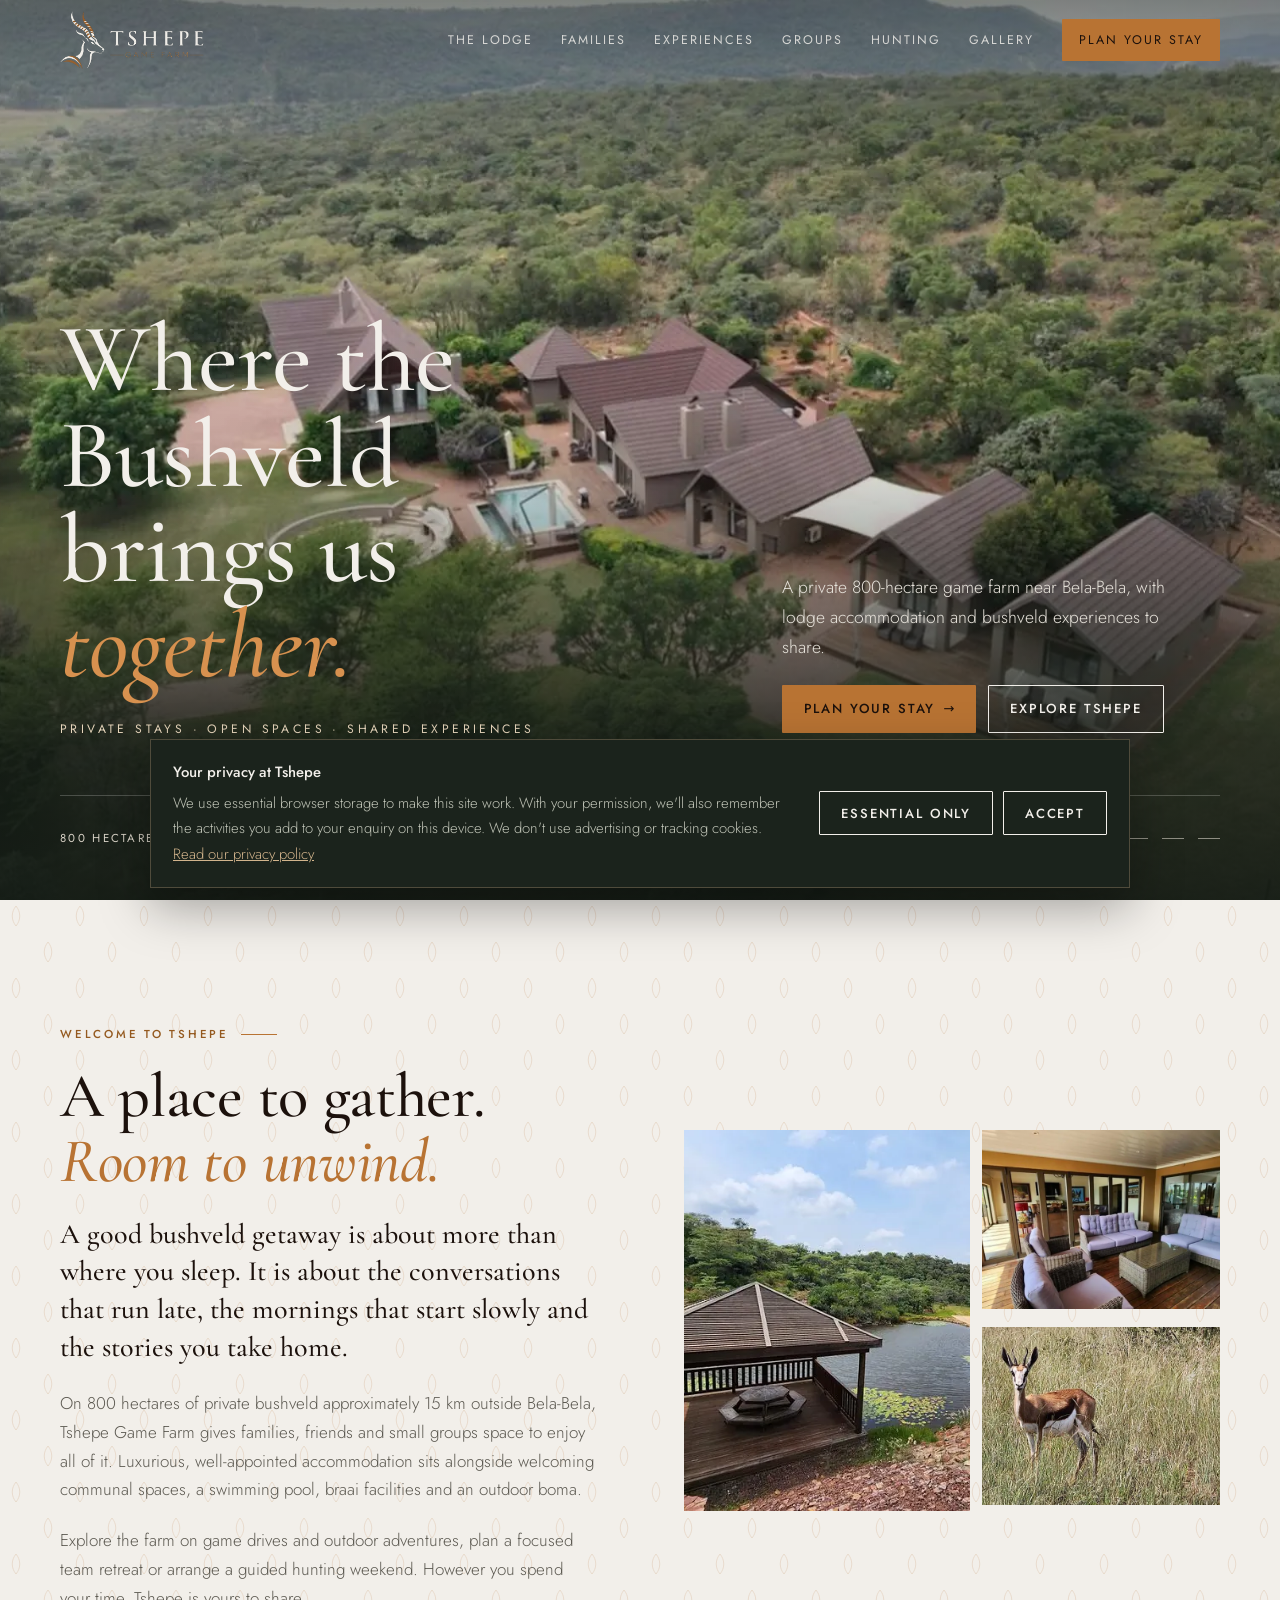
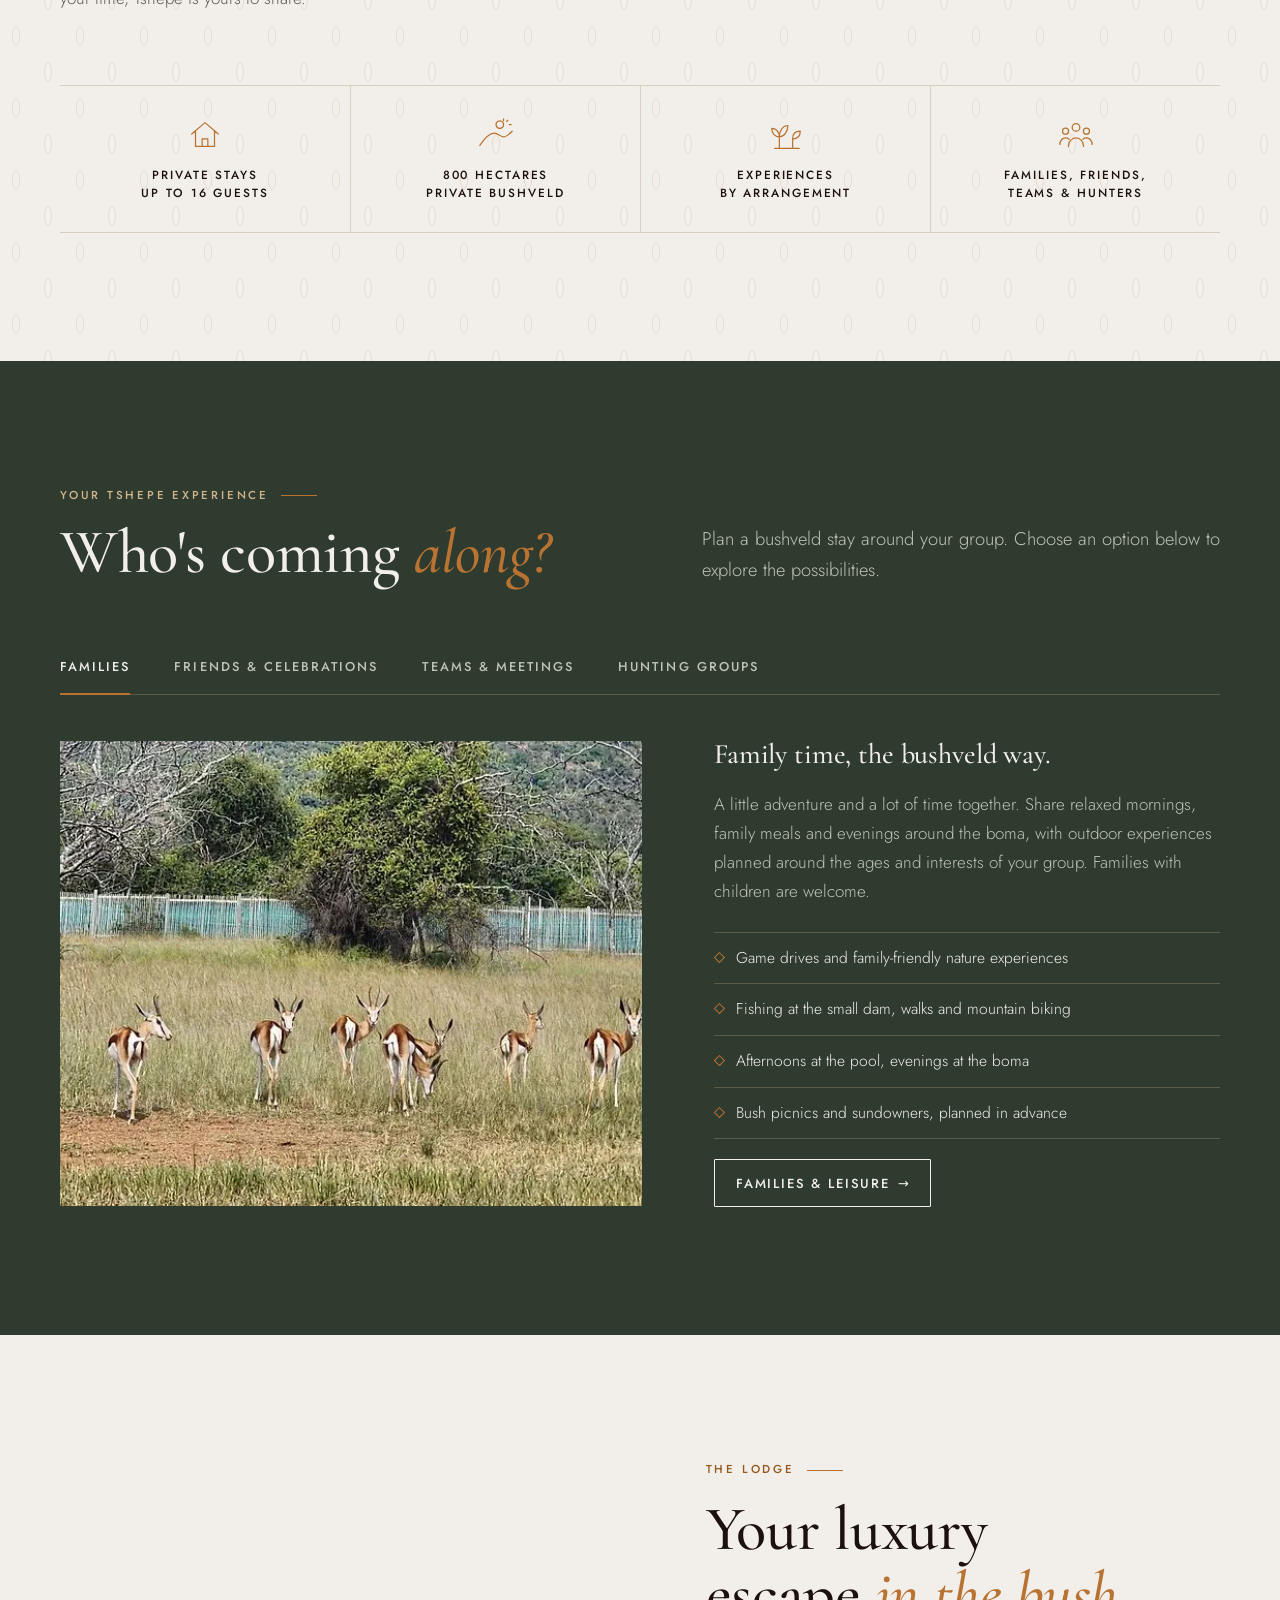
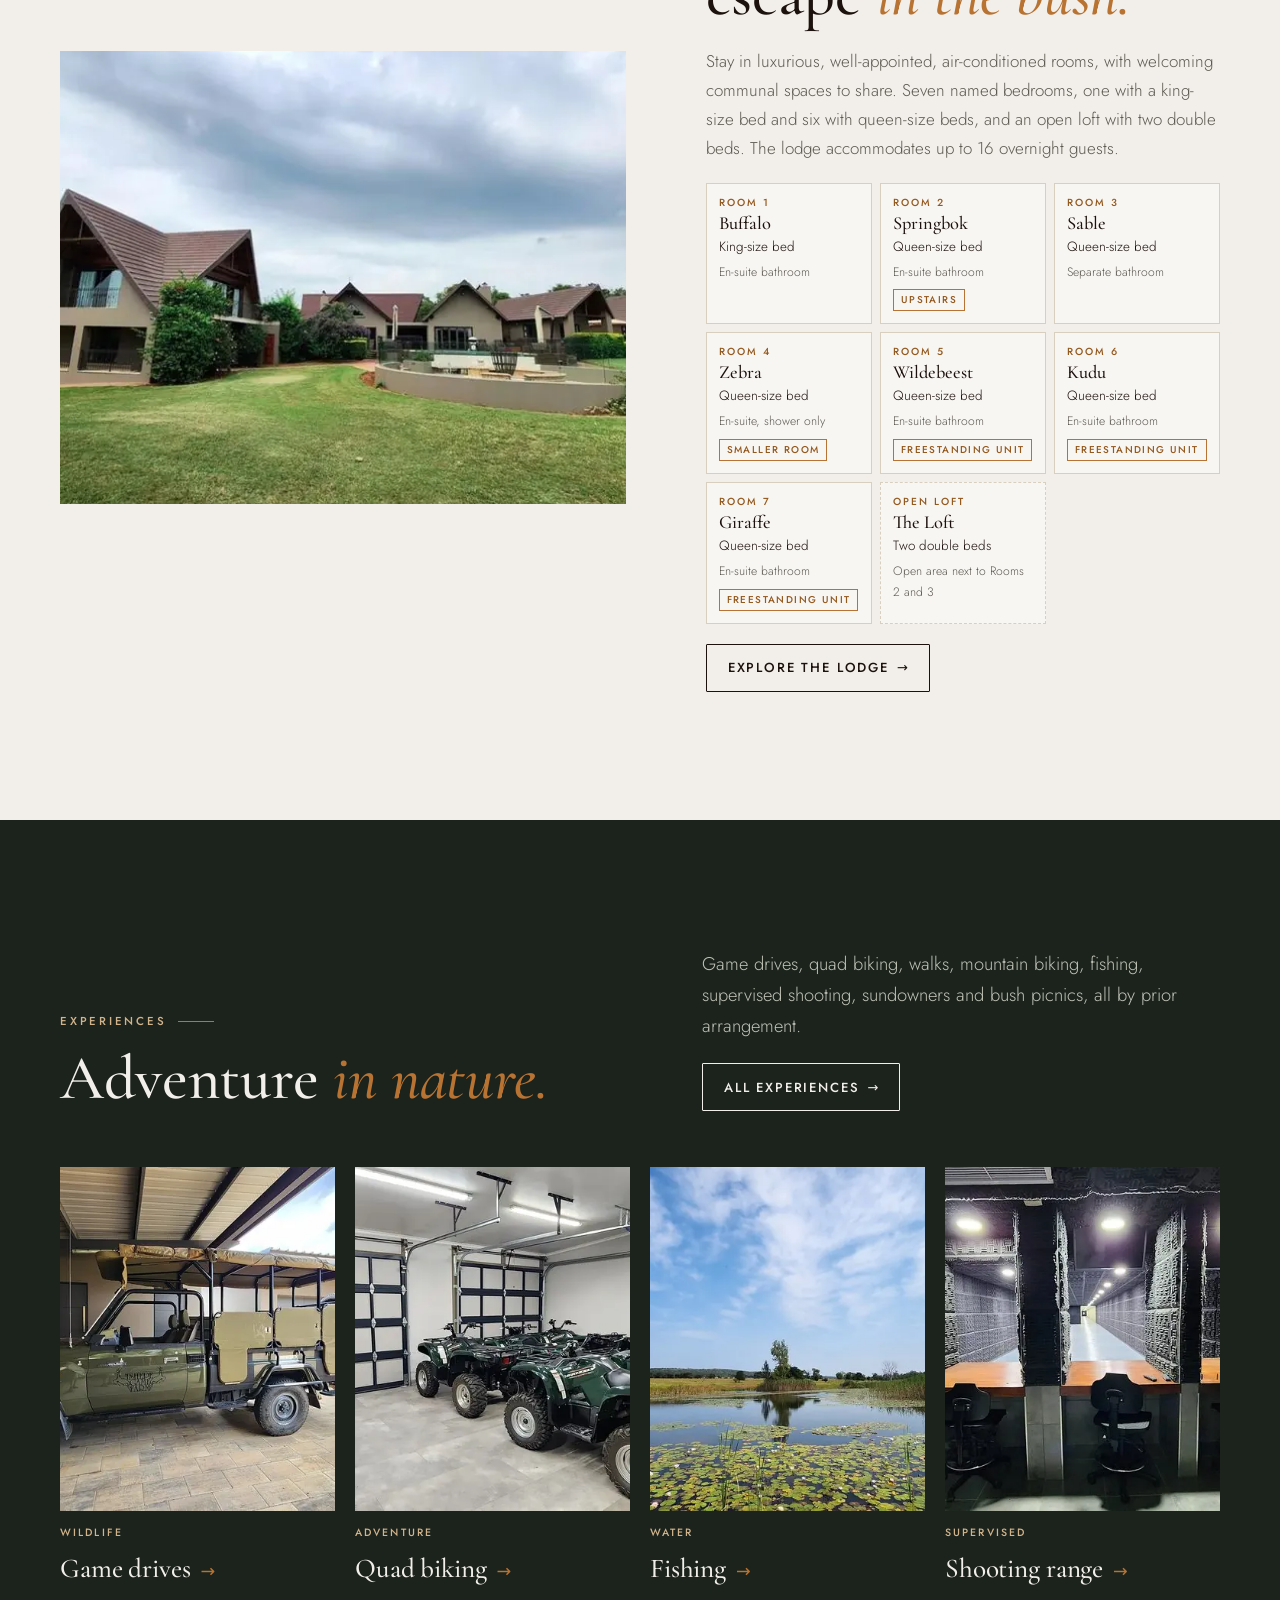
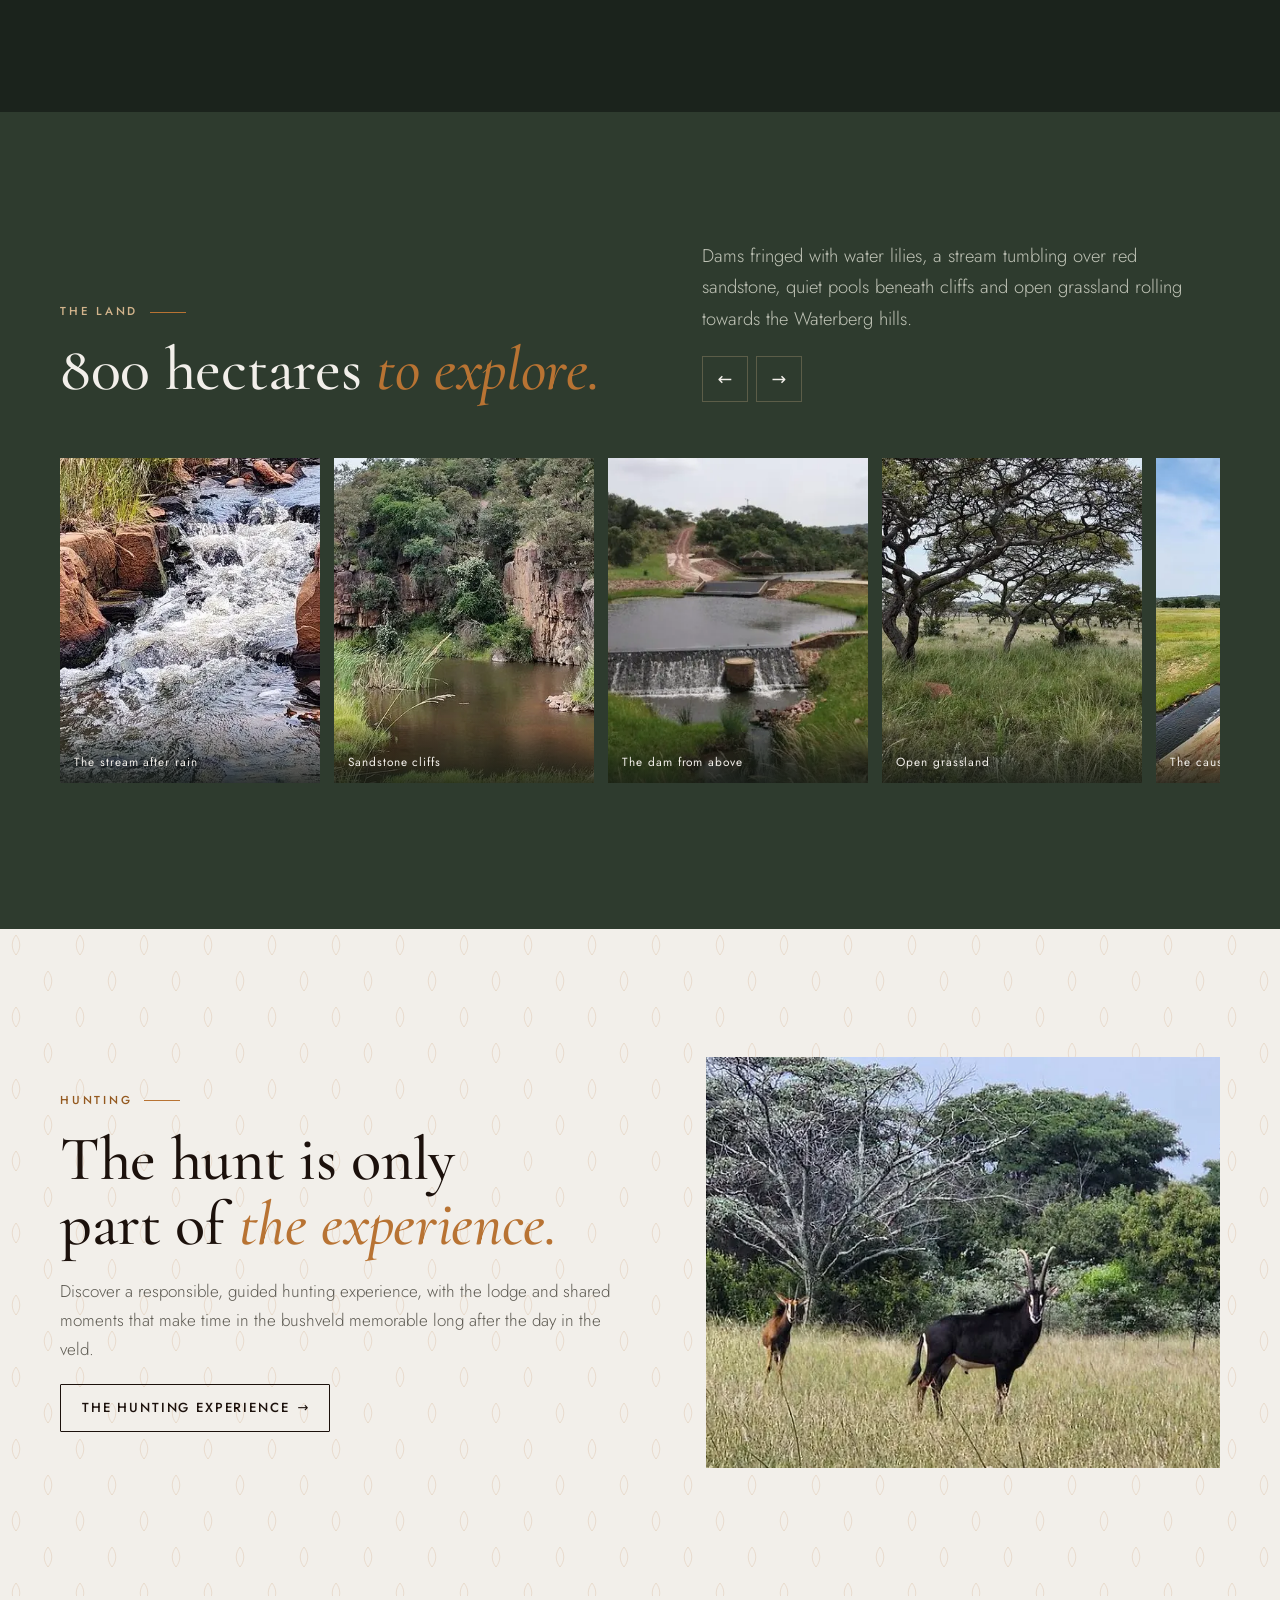
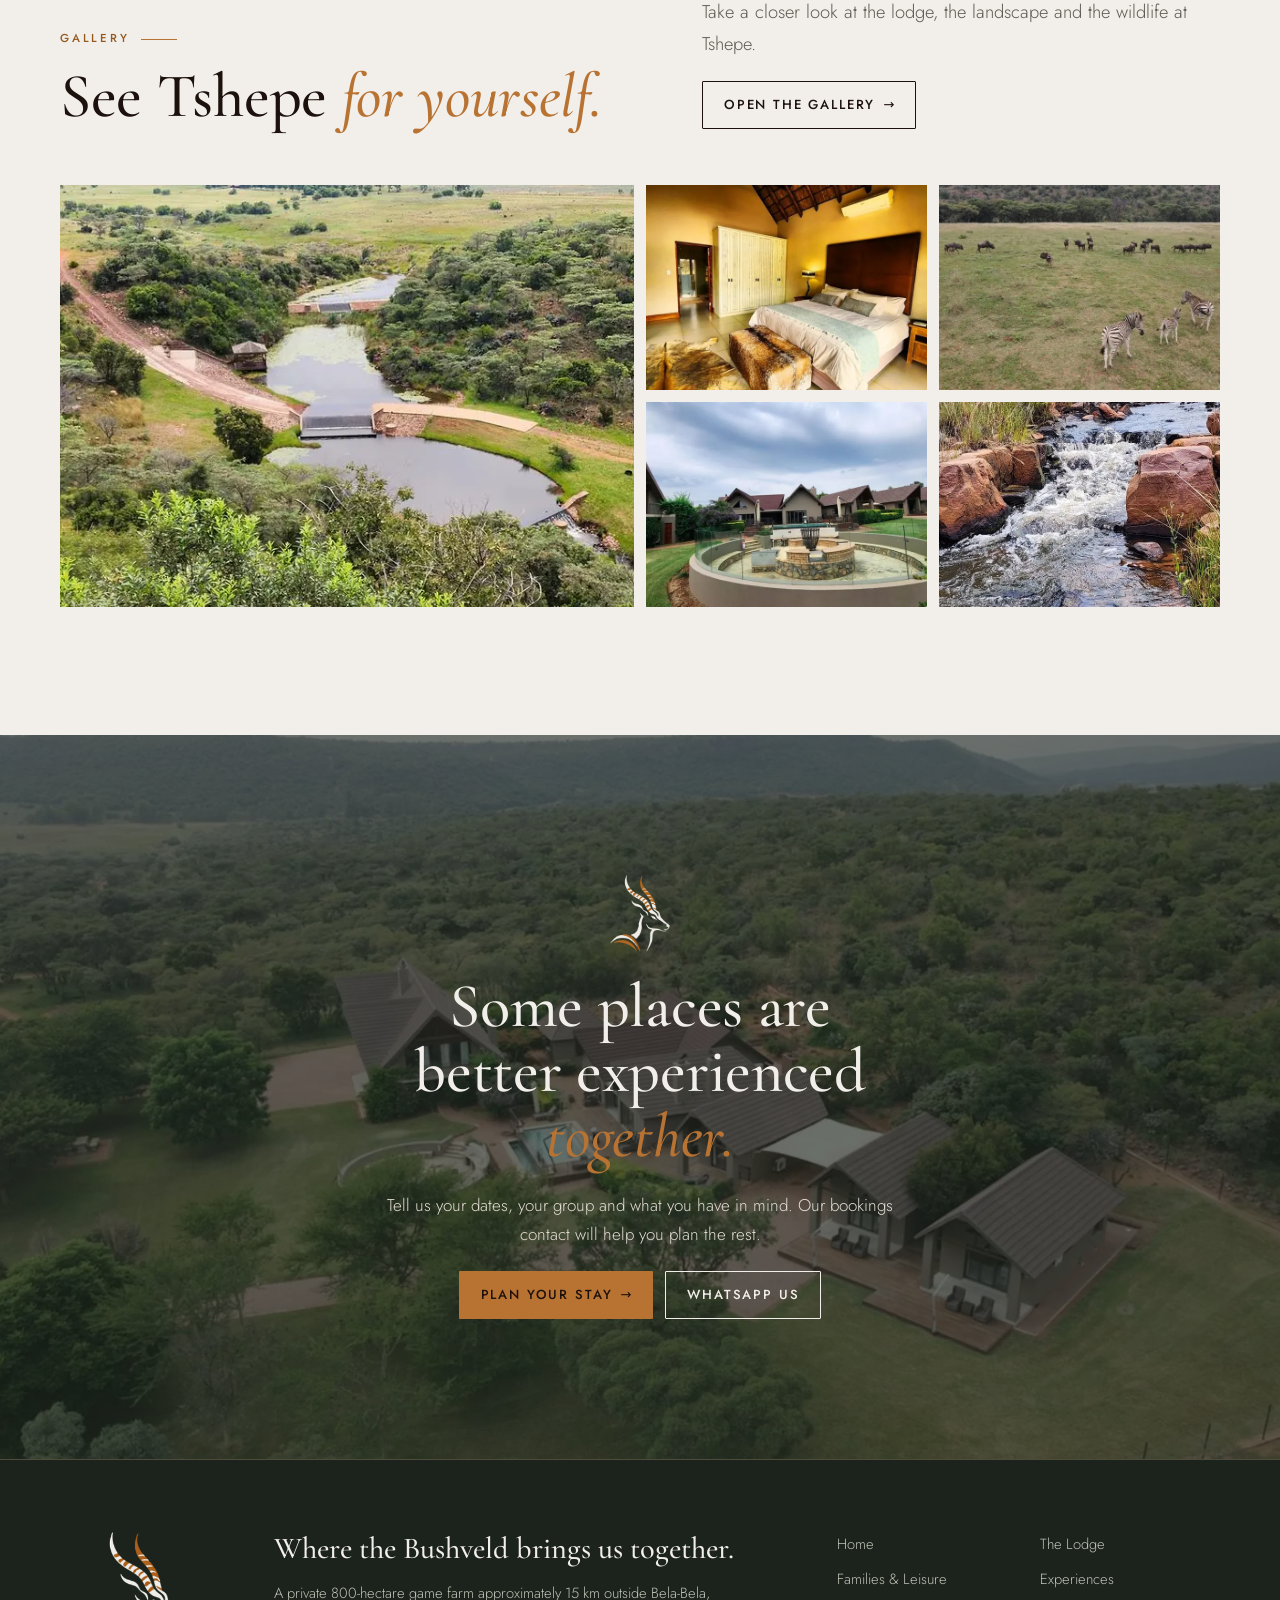
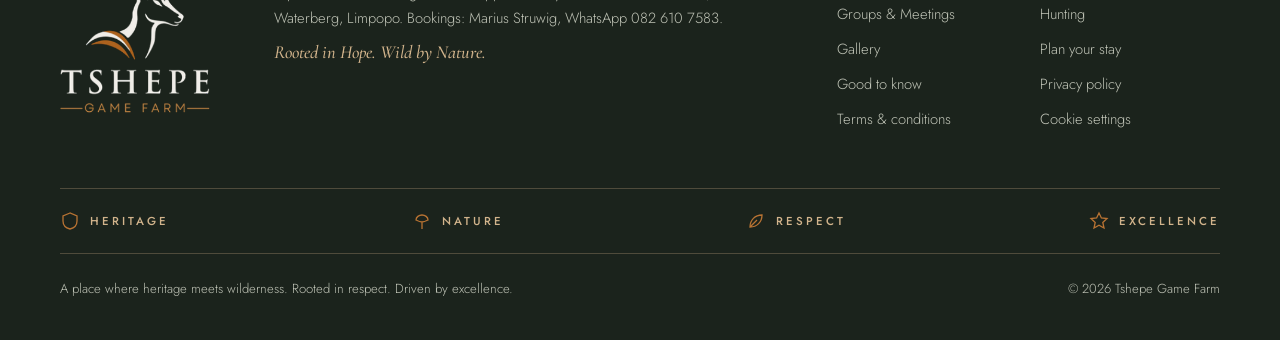
==== commit 5ca2cc36: "Add files via upload" ====
--- a/index.html
+++ b/index.html
@@ -5,13 +5,13 @@
 <meta name="viewport" content="width=device-width, initial-scale=1, viewport-fit=cover">
 <title>Tshepe Game Farm | Group Stays near Bela-Bela</title>
 <meta name="description" content="Explore 800 hectares of private bushveld near Bela-Bela, with lodge accommodation and outdoor experiences by arrangement.">
-<link rel="canonical" href="https://tshepe.netlify.app/">
+<link rel="canonical" href="https://www.tshepegamefarm.co.za/">
 <meta property="og:type" content="website">
 <meta property="og:site_name" content="Tshepe Game Farm">
 <meta property="og:title" content="Tshepe Game Farm | Group Stays near Bela-Bela">
 <meta property="og:description" content="Explore 800 hectares of private bushveld near Bela-Bela, with lodge accommodation and outdoor experiences by arrangement.">
-<meta property="og:url" content="https://tshepe.netlify.app/">
-<meta property="og:image" content="https://tshepe.netlify.app/img/og/og-home.jpg">
+<meta property="og:url" content="https://www.tshepegamefarm.co.za/">
+<meta property="og:image" content="https://www.tshepegamefarm.co.za/img/og/og-home.jpg">
 <meta property="og:image:width" content="1200">
 <meta property="og:image:height" content="630">
 <meta property="og:image:alt" content="Aerial view of the Tshepe Game Farm lodge in the bushveld">
@@ -19,9 +19,9 @@
 <meta name="twitter:card" content="summary_large_image">
 <meta name="twitter:title" content="Tshepe Game Farm | Group Stays near Bela-Bela">
 <meta name="twitter:description" content="Explore 800 hectares of private bushveld near Bela-Bela, with lodge accommodation and outdoor experiences by arrangement.">
-<meta name="twitter:image" content="https://tshepe.netlify.app/img/og/og-home.jpg">
+<meta name="twitter:image" content="https://www.tshepegamefarm.co.za/img/og/og-home.jpg">
 <meta name="theme-color" content="#2e3b2e">
-<script type="application/ld+json">{"@context": "https://schema.org", "@type": "LodgingBusiness", "name": "Tshepe Game Farm", "description": "A private 800-hectare game farm near Bela-Bela, with lodge accommodation and bushveld experiences to share.", "url": "https://tshepe.netlify.app/", "image": "https://tshepe.netlify.app/img/hero-aerial.jpg", "telephone": "+27 82 610 7583", "address": {"@type": "PostalAddress", "addressLocality": "Bela-Bela", "addressRegion": "Limpopo", "addressCountry": "ZA"}, "slogan": "Where the Bushveld brings us together."}</script>
+<script type="application/ld+json">{"@context": "https://schema.org", "@type": "LodgingBusiness", "name": "Tshepe Game Farm", "description": "A private 800-hectare game farm near Bela-Bela, with lodge accommodation and bushveld experiences to share.", "url": "https://www.tshepegamefarm.co.za/", "image": "https://www.tshepegamefarm.co.za/img/hero-aerial.jpg", "telephone": "+27 82 610 7583", "address": {"@type": "PostalAddress", "addressLocality": "Bela-Bela", "addressRegion": "Limpopo", "addressCountry": "ZA"}, "slogan": "Where the Bushveld brings us together."}</script>
 <link rel="preload" href="assets/fonts/jost-300.woff2" as="font" type="font/woff2" crossorigin>
 <link rel="preload" href="assets/fonts/cormorant-garamond-500.woff2" as="font" type="font/woff2" crossorigin>
 <link rel="preload" as="image" type="image/webp" imagesrcset="img/hero-aerial-800.webp 800w, img/hero-aerial-1200.webp 1200w, img/hero-aerial.webp 1600w, img/hero-aerial-2400.webp 2400w" imagesizes="100vw" fetchpriority="high">
